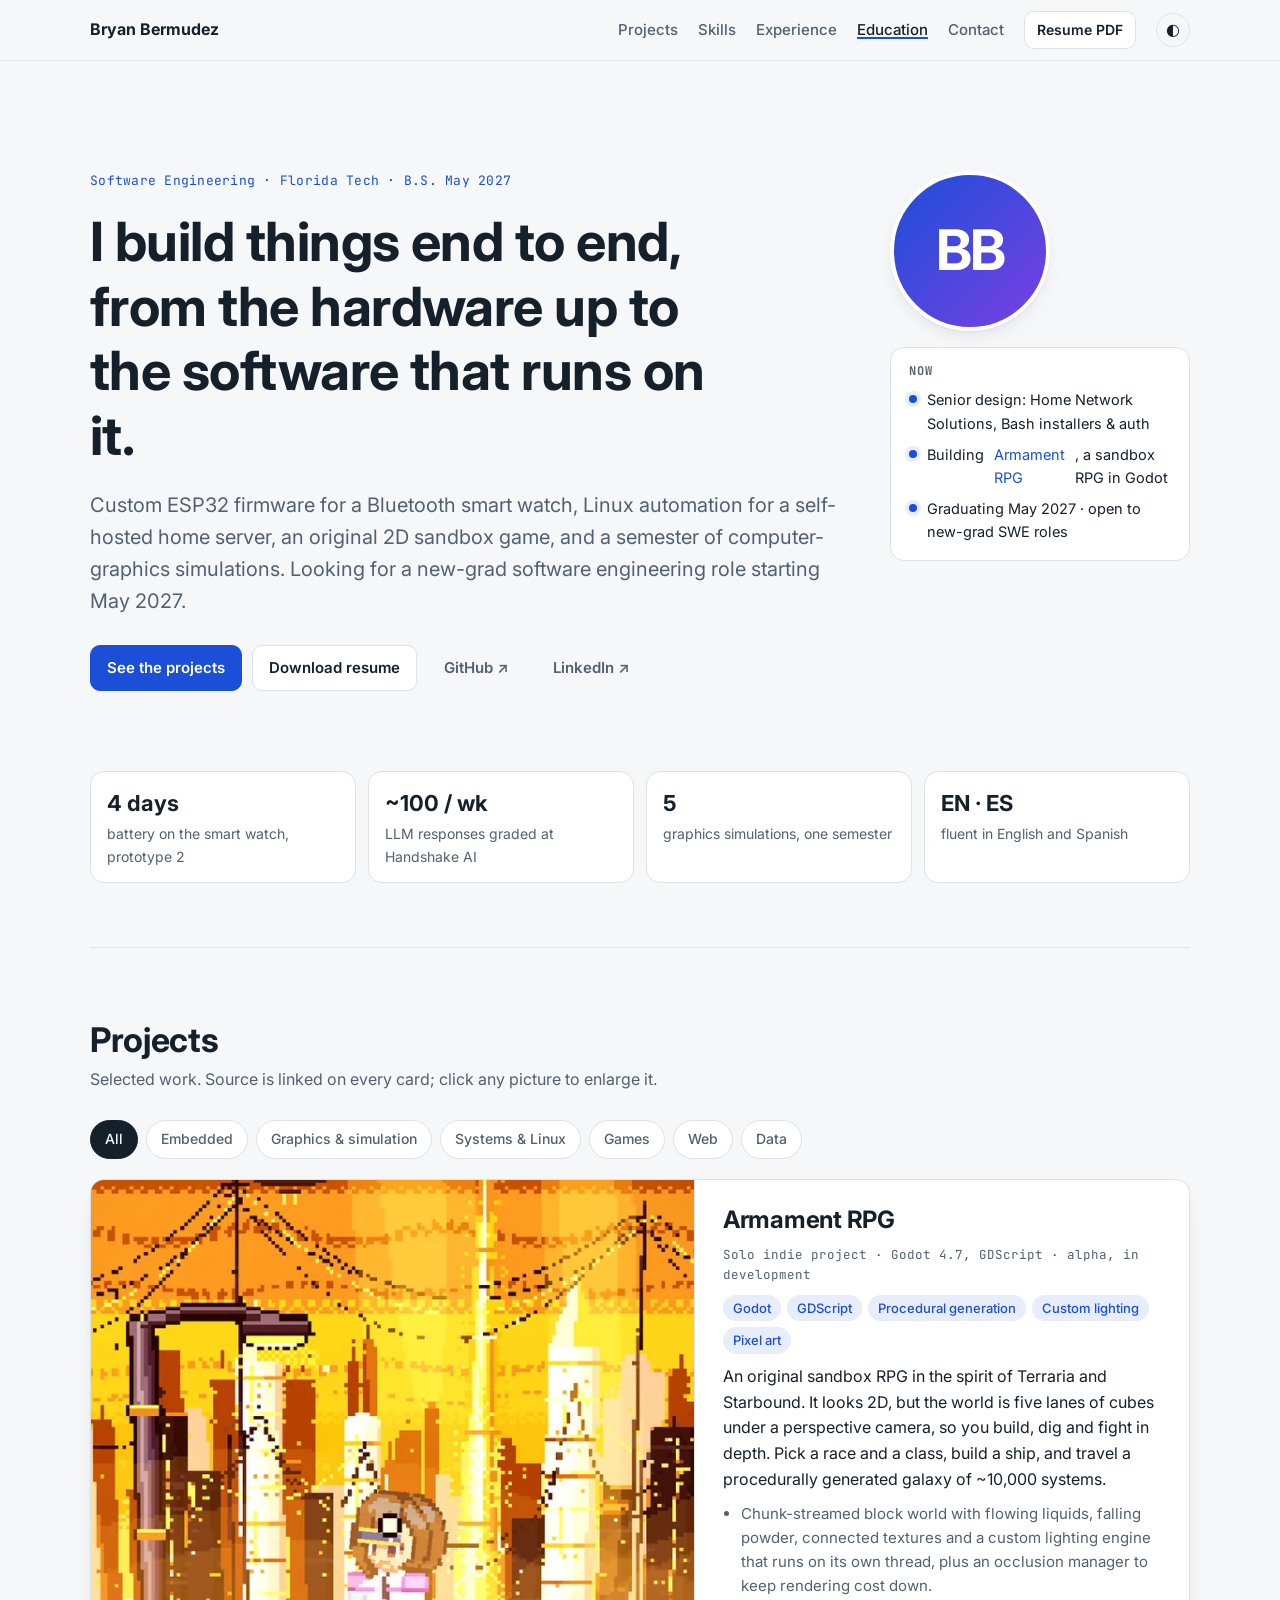
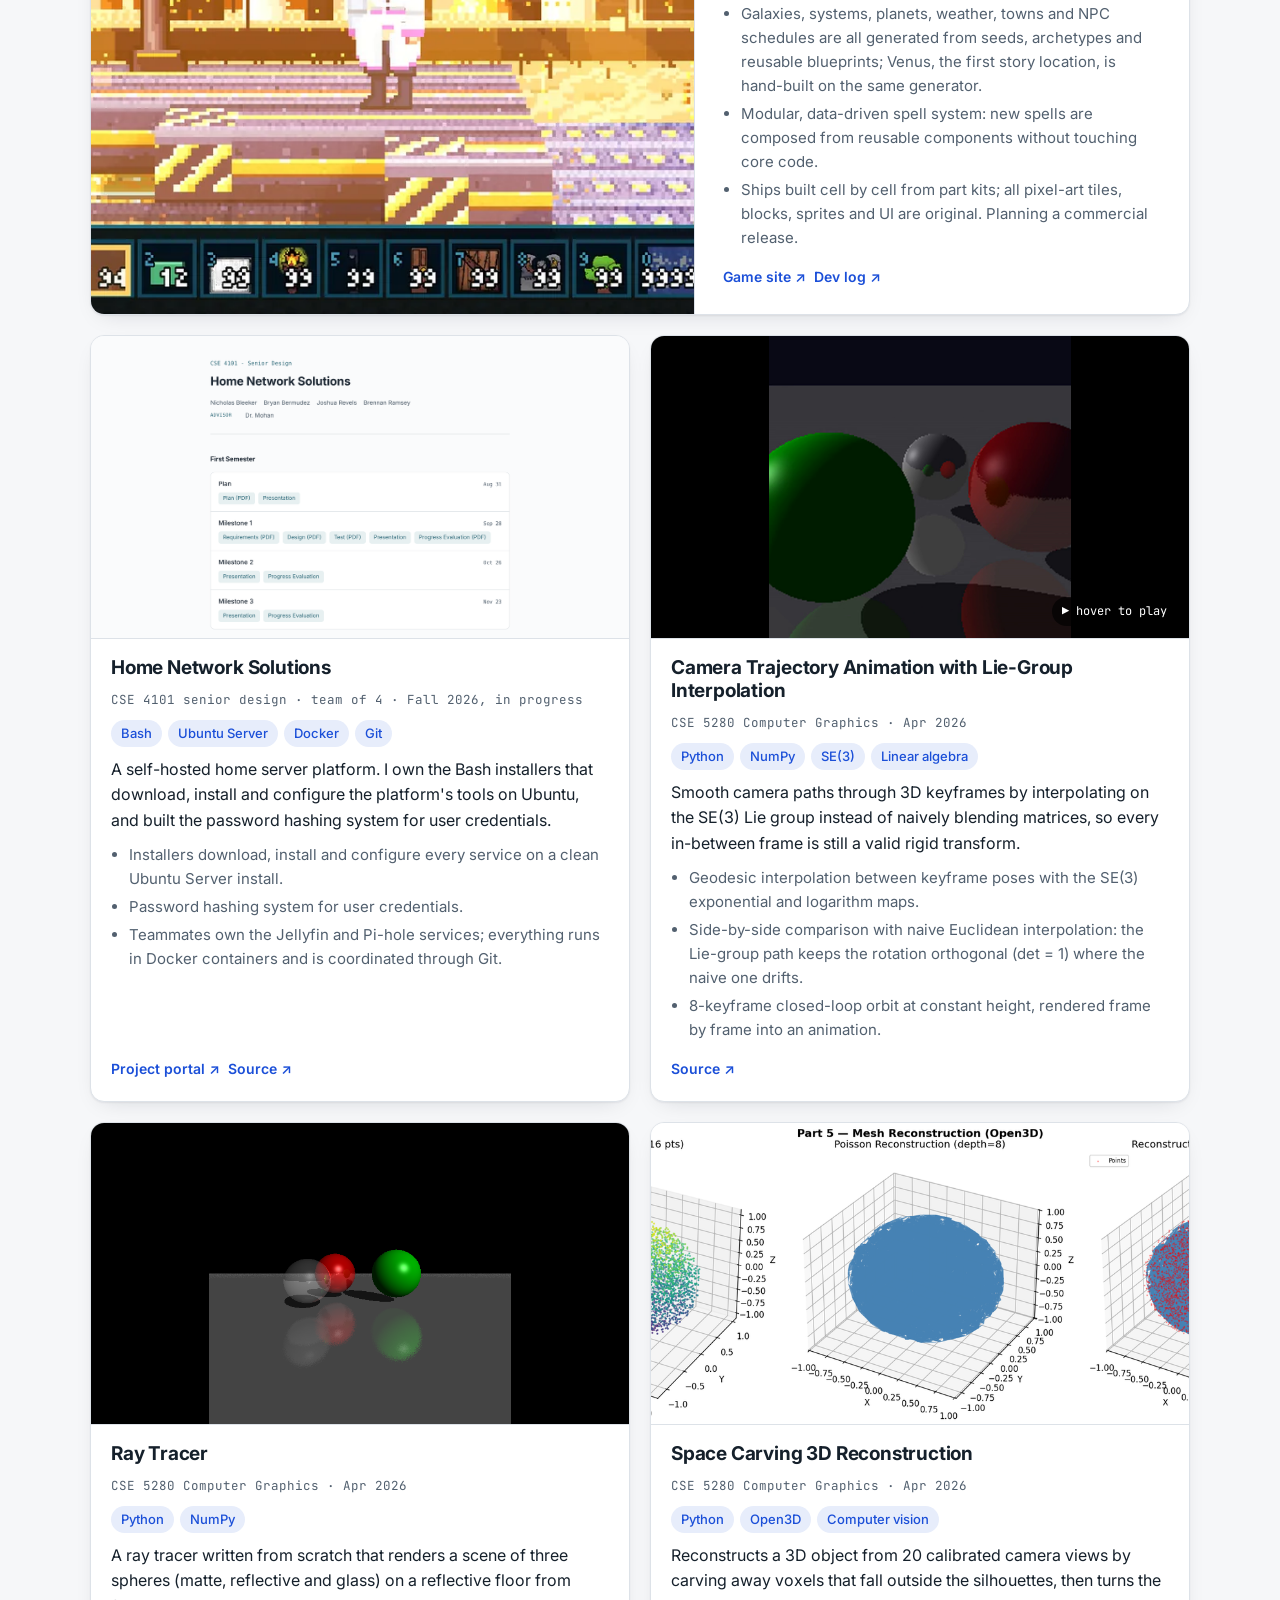
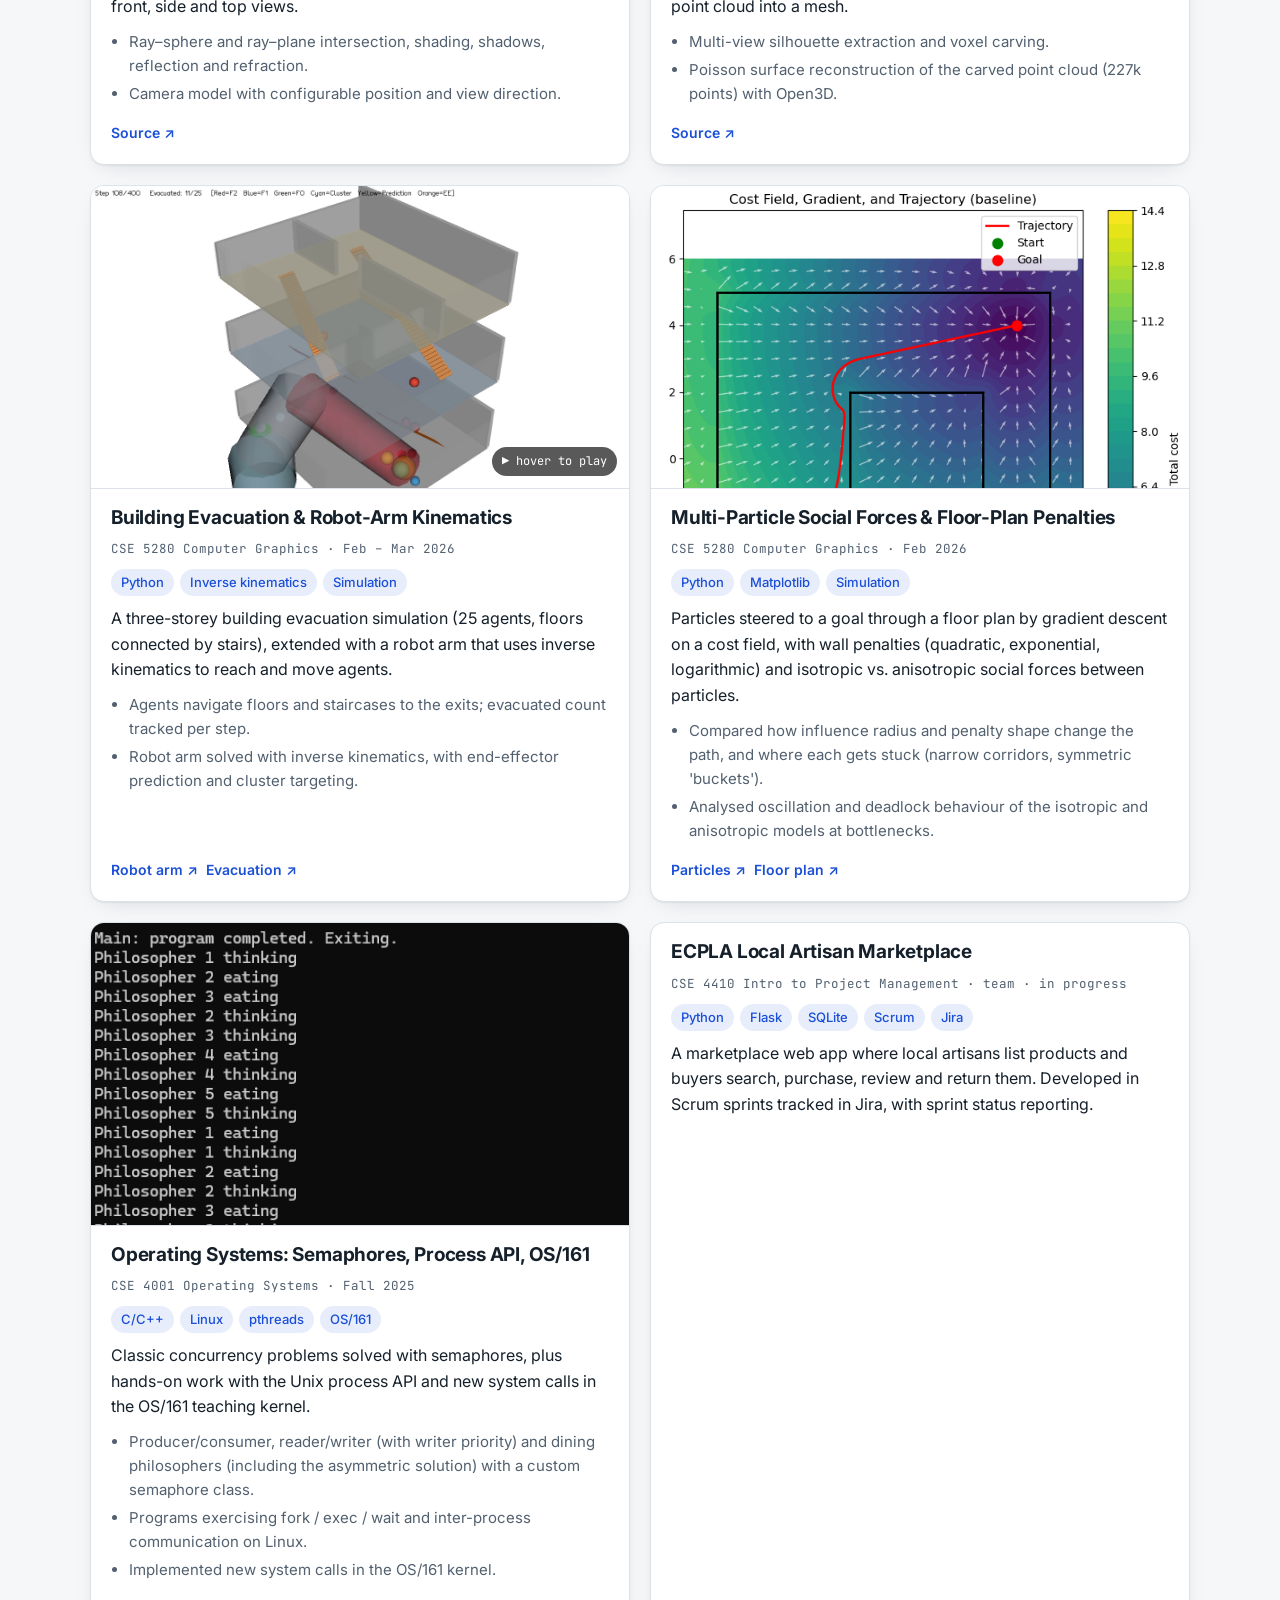
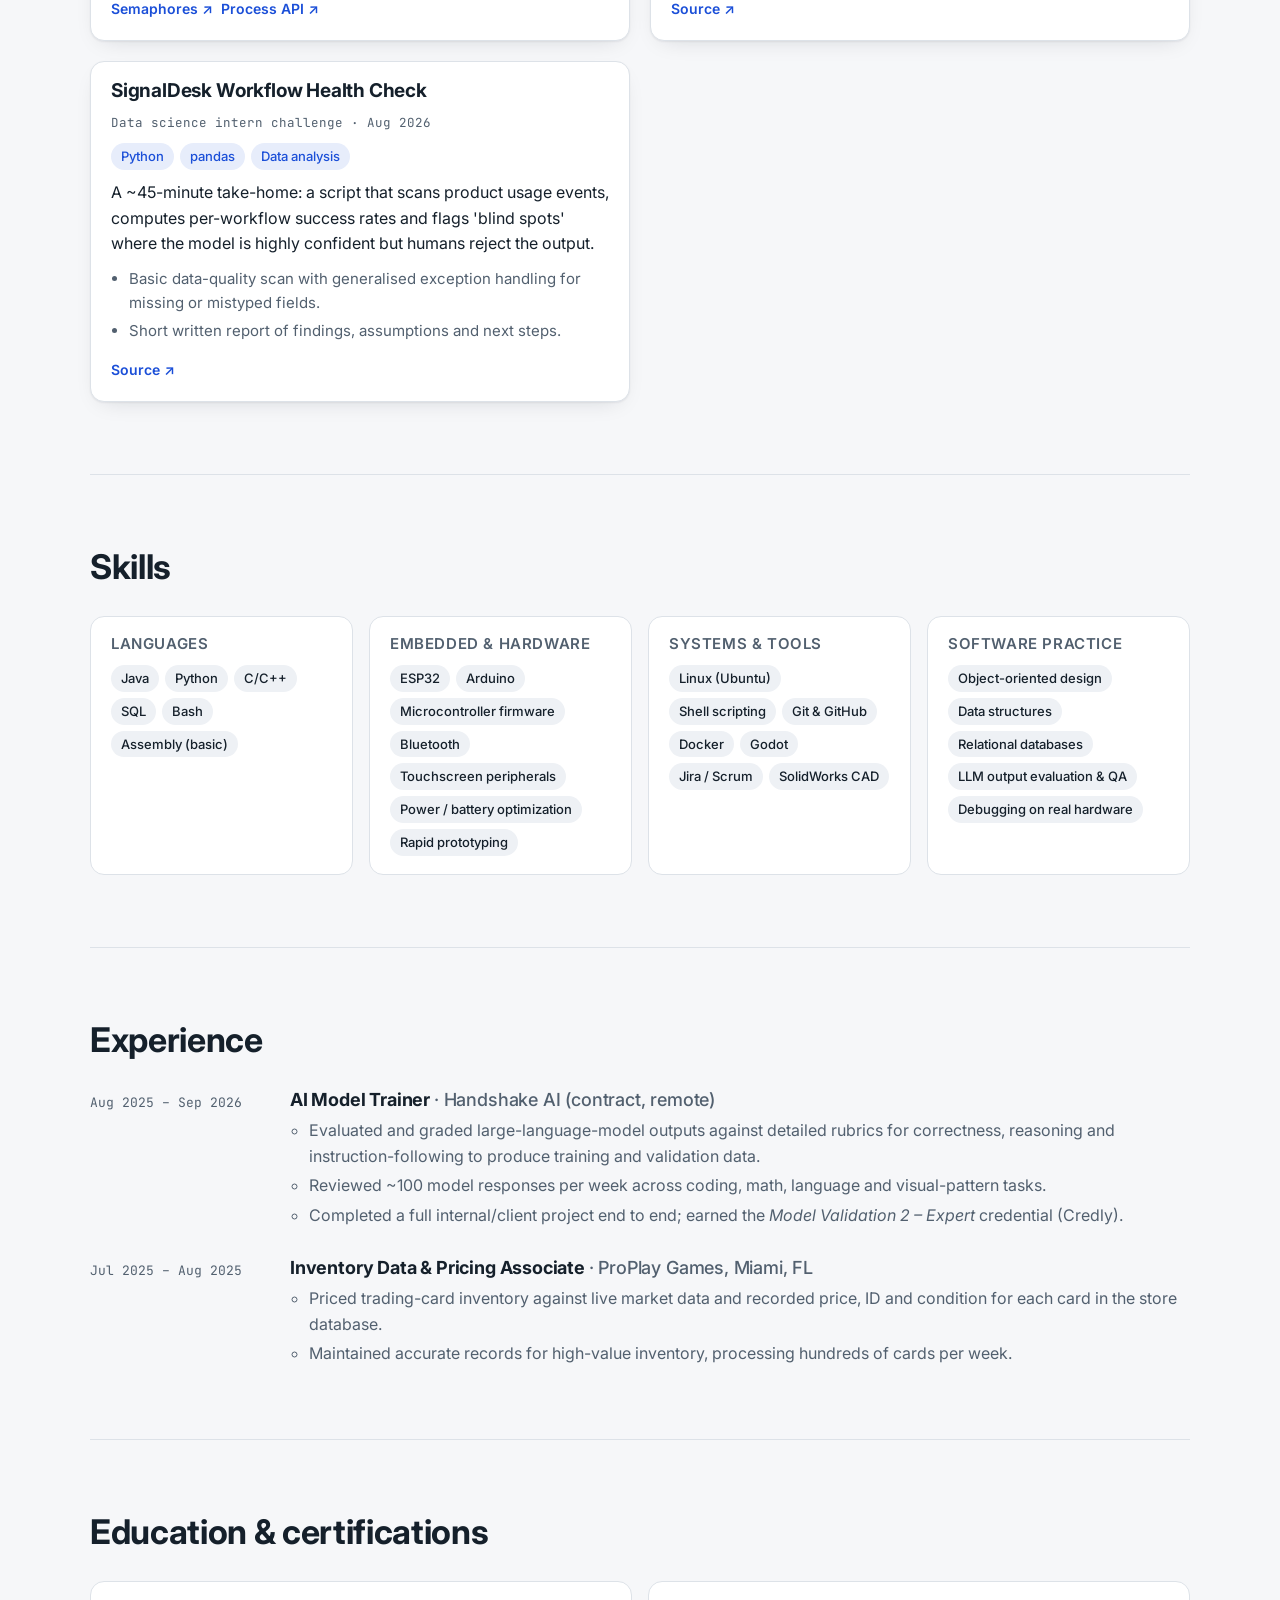
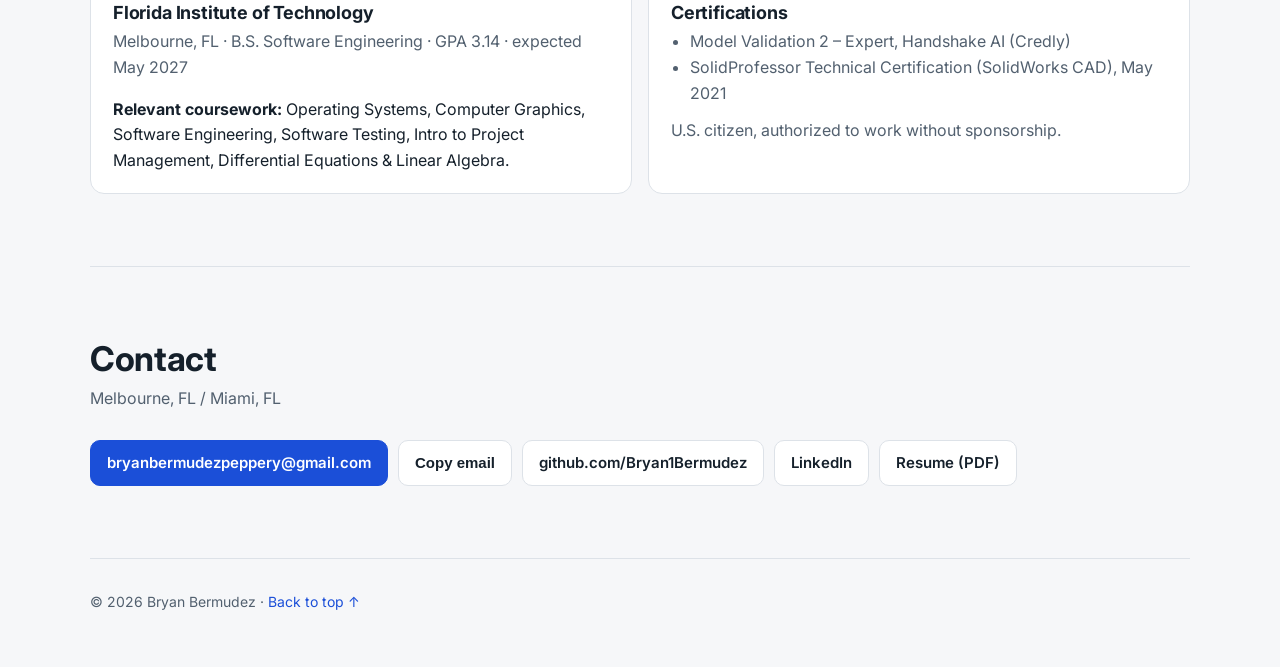
==== index.html @ e75aaa7a "Add Armament RPG as the lead project; resume links to the game site Co-Authored-By: Claude Fable 5.1" ====
<!DOCTYPE html>
<html lang="en">
<head>
<meta charset="utf-8">
<meta name="viewport" content="width=device-width, initial-scale=1">
<title>Bryan Bermudez — Software Engineer</title>
<meta name="description" content="Bryan Bermudez: Software Engineering student at Florida Tech (May 2027). Embedded firmware, Linux systems, computer graphics and games.">
<meta name="color-scheme" content="light dark">
<meta property="og:title" content="Bryan Bermudez — Software Engineer">
<meta property="og:description" content="Software Engineering student at Florida Tech (May 2027). Embedded firmware, Linux systems, computer graphics and games.">
<meta property="og:type" content="website">
<meta property="og:url" content="https://bryan1bermudez.github.io/Bryan-Resume-Website/">
<meta property="og:image" content="https://bryan1bermudez.github.io/Bryan-Resume-Website/assets/og.png">
<meta name="twitter:card" content="summary_large_image">
<link rel="canonical" href="https://bryan1bermudez.github.io/Bryan-Resume-Website/">
<link rel="preconnect" href="https://fonts.googleapis.com">
<link rel="preconnect" href="https://fonts.gstatic.com" crossorigin>
<link href="https://fonts.googleapis.com/css2?family=Inter:wght@400;500;600;700&family=JetBrains+Mono:wght@400;500&display=swap" rel="stylesheet">
<link rel="stylesheet" href="css/style.css?v=2">
<link rel="icon" href="data:image/svg+xml,<svg xmlns='http://www.w3.org/2000/svg' viewBox='0 0 64 64'><rect width='64' height='64' rx='12' fill='%231b2a41'/><text x='32' y='44' font-size='34' font-family='sans-serif' font-weight='700' text-anchor='middle' fill='%23ffffff'>B</text></svg>">
</head>
<body>

<header class="top">
  <nav class="wrap nav" aria-label="Main">
    <a class="brand" href="#top">Bryan Bermudez</a>
    <button class="nav-toggle" aria-expanded="false" aria-controls="nav-links" aria-label="Menu">
      <span></span><span></span><span></span>
    </button>
    <ul id="nav-links" class="nav-links">
      <li><a href="#projects">Projects</a></li>
      <li><a href="#skills">Skills</a></li>
      <li><a href="#experience">Experience</a></li>
      <li><a href="#education">Education</a></li>
      <li><a href="#contact">Contact</a></li>
      <li><a class="btn btn-small" href="Bryan_Bermudez_Resume.pdf" download>Resume PDF</a></li>
      <li><button class="theme-toggle" type="button" aria-label="Toggle dark mode" title="Toggle dark mode">◐</button></li>
    </ul>
  </nav>
</header>

<main id="top">

  <section class="hero wrap">
    <div class="hero-grid">
      <div>
        <p class="eyebrow">Software Engineering · Florida Tech · B.S. May 2027</p>
        <h1>I build things end to end, from the hardware up to the software that runs on it.</h1>
        <p class="lede">
          Custom ESP32 firmware for a Bluetooth smart watch, Linux automation for a self-hosted home server,
          an original 2D sandbox game, and a semester of computer-graphics simulations.
          Looking for a new-grad software engineering role starting May 2027.
        </p>
        <div class="hero-actions">
          <a class="btn btn-primary" href="#projects">See the projects</a>
          <a class="btn" href="Bryan_Bermudez_Resume.pdf" download>Download resume</a>
          <a class="btn btn-ghost" href="https://github.com/Bryan1Bermudez" rel="noopener">GitHub ↗</a>
          <a class="btn btn-ghost" href="https://www.linkedin.com/in/bryan-bermudez-097385308" rel="noopener">LinkedIn ↗</a>
        </div>
      </div>
      <div class="hero-side">
        <!-- Swap for a headshot: <img class="avatar" src="assets/headshot.jpg" alt="Bryan Bermudez"> -->
        <div class="avatar monogram" aria-hidden="true">BB</div>
        <div class="now">
          <h2>Now</h2>
          <ul>
            <li><span class="dot"></span>Senior design: Home Network Solutions, Bash installers &amp; auth</li>
            <li><span class="dot"></span>Building <a href="https://aurora-projects.github.io/armament-site/" rel="noopener">Armament RPG</a>, a sandbox RPG in Godot</li>
            <li><span class="dot"></span>Graduating May 2027 · open to new-grad SWE roles</li>
          </ul>
        </div>
      </div>
    </div>
    <ul class="facts" aria-label="Highlights">
      <li><strong>4 days</strong><span>battery on the smart watch, prototype 2</span></li>
      <li><strong>~100 / wk</strong><span>LLM responses graded at Handshake AI</span></li>
      <li><strong>5</strong><span>graphics simulations, one semester</span></li>
      <li><strong>EN · ES</strong><span>fluent in English and Spanish</span></li>
    </ul>
  </section>

  <section id="projects" class="wrap section">
    <div class="section-head">
      <h2>Projects</h2>
      <p>Selected work. Source is linked on every card; click any picture to enlarge it.</p>
    </div>
    <div class="filters" role="group" aria-label="Filter projects" data-filters>
      <button type="button" class="filter is-active" data-filter="all" aria-pressed="true">All</button>
      <button type="button" class="filter" data-filter="embedded" aria-pressed="false">Embedded</button>
      <button type="button" class="filter" data-filter="graphics" aria-pressed="false">Graphics &amp; simulation</button>
      <button type="button" class="filter" data-filter="systems" aria-pressed="false">Systems &amp; Linux</button>
      <button type="button" class="filter" data-filter="games" aria-pressed="false">Games</button>
      <button type="button" class="filter" data-filter="web" aria-pressed="false">Web</button>
      <button type="button" class="filter" data-filter="data" aria-pressed="false">Data</button>
    </div>
    <div class="projects" data-projects></div>
    <p class="empty muted" data-empty hidden>Nothing in this category yet.</p>
  </section>

  <section id="skills" class="wrap section">
    <div class="section-head">
      <h2>Skills</h2>
    </div>
    <div class="skills">
      <div class="skill-group">
        <h3>Languages</h3>
        <ul class="chips"><li>Java</li><li>Python</li><li>C/C++</li><li>SQL</li><li>Bash</li><li>Assembly (basic)</li></ul>
      </div>
      <div class="skill-group">
        <h3>Embedded &amp; hardware</h3>
        <ul class="chips"><li>ESP32</li><li>Arduino</li><li>Microcontroller firmware</li><li>Bluetooth</li><li>Touchscreen peripherals</li><li>Power / battery optimization</li><li>Rapid prototyping</li></ul>
      </div>
      <div class="skill-group">
        <h3>Systems &amp; tools</h3>
        <ul class="chips"><li>Linux (Ubuntu)</li><li>Shell scripting</li><li>Git &amp; GitHub</li><li>Docker</li><li>Godot</li><li>Jira / Scrum</li><li>SolidWorks CAD</li></ul>
      </div>
      <div class="skill-group">
        <h3>Software practice</h3>
        <ul class="chips"><li>Object-oriented design</li><li>Data structures</li><li>Relational databases</li><li>LLM output evaluation &amp; QA</li><li>Debugging on real hardware</li></ul>
      </div>
    </div>
  </section>

  <section id="experience" class="wrap section">
    <div class="section-head">
      <h2>Experience</h2>
    </div>
    <ol class="timeline">
      <li>
        <div class="when">Aug 2025 – Sep 2026</div>
        <div class="what">
          <h3>AI Model Trainer <span class="org">· Handshake AI (contract, remote)</span></h3>
          <ul>
            <li>Evaluated and graded large-language-model outputs against detailed rubrics for correctness, reasoning and instruction-following to produce training and validation data.</li>
            <li>Reviewed ~100 model responses per week across coding, math, language and visual-pattern tasks.</li>
            <li>Completed a full internal/client project end to end; earned the <em>Model Validation 2 – Expert</em> credential (Credly).</li>
          </ul>
        </div>
      </li>
      <li>
        <div class="when">Jul 2025 – Aug 2025</div>
        <div class="what">
          <h3>Inventory Data &amp; Pricing Associate <span class="org">· ProPlay Games, Miami, FL</span></h3>
          <ul>
            <li>Priced trading-card inventory against live market data and recorded price, ID and condition for each card in the store database.</li>
            <li>Maintained accurate records for high-value inventory, processing hundreds of cards per week.</li>
          </ul>
        </div>
      </li>
    </ol>
  </section>

  <section id="education" class="wrap section">
    <div class="section-head">
      <h2>Education &amp; certifications</h2>
    </div>
    <div class="edu">
      <div class="card">
        <h3>Florida Institute of Technology</h3>
        <p class="muted">Melbourne, FL · B.S. Software Engineering · GPA 3.14 · expected May 2027</p>
        <p><strong>Relevant coursework:</strong> Operating Systems, Computer Graphics, Software Engineering, Software Testing, Intro to Project Management, Differential Equations &amp; Linear Algebra.</p>
      </div>
      <div class="card">
        <h3>Certifications</h3>
        <ul>
          <li>Model Validation 2 – Expert, Handshake AI (Credly)</li>
          <li>SolidProfessor Technical Certification (SolidWorks CAD), May 2021</li>
        </ul>
        <p class="muted">U.S. citizen, authorized to work without sponsorship.</p>
      </div>
    </div>
  </section>

  <section id="contact" class="wrap section">
    <div class="section-head">
      <h2>Contact</h2>
      <p>Melbourne, FL / Miami, FL</p>
    </div>
    <div class="contact-links">
      <a class="btn btn-primary" href="mailto:bryanbermudezpeppery@gmail.com">bryanbermudezpeppery@gmail.com</a>
      <button class="btn" type="button" data-copy="bryanbermudezpeppery@gmail.com">Copy email</button>
      <a class="btn" href="https://github.com/Bryan1Bermudez" rel="noopener">github.com/Bryan1Bermudez</a>
      <a class="btn" href="https://www.linkedin.com/in/bryan-bermudez-097385308" rel="noopener">LinkedIn</a>
      <a class="btn" href="Bryan_Bermudez_Resume.pdf" download>Resume (PDF)</a>
    </div>
  </section>

</main>

<footer class="wrap foot">
  <p>© <span data-year></span> Bryan Bermudez · <a href="#top">Back to top ↑</a></p>
</footer>

<div class="lightbox" hidden>
  <button class="lightbox-close" type="button" aria-label="Close">×</button>
  <div class="lightbox-body"></div>
</div>

<script src="data/projects.js?v=3"></script>
<script src="js/main.js?v=2"></script>
</body>
</html>
---- css/style.css ----
:root {
  --bg: #f6f7f9;
  --surface: #ffffff;
  --surface-2: #eef1f5;
  --ink: #15202b;
  --ink-soft: #52606f;
  --line: #dde2e8;
  --accent: #1b4fd8;
  --accent-ink: #ffffff;
  --accent-soft: #e7edfb;
  --radius: 14px;
  --shadow: 0 1px 2px rgba(16, 24, 40, .06), 0 8px 24px -12px rgba(16, 24, 40, .18);
  --font: "Inter", system-ui, -apple-system, "Segoe UI", Roboto, sans-serif;
  --mono: "JetBrains Mono", ui-monospace, SFMono-Regular, Menlo, monospace;
}
:root[data-theme="dark"] {
  --bg: #0f141a;
  --surface: #161d26;
  --surface-2: #1f2832;
  --ink: #e8edf3;
  --ink-soft: #9aa7b5;
  --line: #2a3542;
  --accent: #6c9bff;
  --accent-ink: #0b1220;
  --accent-soft: #1b2740;
  --shadow: 0 1px 2px rgba(0, 0, 0, .4), 0 10px 30px -14px rgba(0, 0, 0, .7);
}
@media (prefers-color-scheme: dark) {
  :root:not([data-theme="light"]) {
    --bg: #0f141a;
    --surface: #161d26;
    --surface-2: #1f2832;
    --ink: #e8edf3;
    --ink-soft: #9aa7b5;
    --line: #2a3542;
    --accent: #6c9bff;
    --accent-ink: #0b1220;
    --accent-soft: #1b2740;
    --shadow: 0 1px 2px rgba(0, 0, 0, .4), 0 10px 30px -14px rgba(0, 0, 0, .7);
  }
}

* { box-sizing: border-box; }
html { scroll-behavior: smooth; }
@media (prefers-reduced-motion: reduce) {
  html { scroll-behavior: auto; }
  *, *::before, *::after { transition: none !important; animation: none !important; }
}
body {
  margin: 0;
  font-family: var(--font);
  font-size: 16px;
  line-height: 1.6;
  color: var(--ink);
  background: var(--bg);
  -webkit-font-smoothing: antialiased;
}
a { color: var(--accent); text-decoration: none; }
a:hover { text-decoration: underline; }
h1, h2, h3 { line-height: 1.2; margin: 0; letter-spacing: -.01em; }
p { margin: 0 0 1em; }
ul, ol { margin: 0; padding-left: 1.2em; }
img, video { max-width: 100%; display: block; }
.muted { color: var(--ink-soft); }
.wrap { width: min(1100px, 100% - 32px); margin-inline: auto; }

/* ---------- top bar */
.top {
  position: sticky; top: 0; z-index: 20;
  background: color-mix(in srgb, var(--bg) 85%, transparent);
  backdrop-filter: blur(10px);
  border-bottom: 1px solid var(--line);
}
.nav { display: flex; align-items: center; justify-content: space-between; min-height: 60px; gap: 16px; }
.brand { font-weight: 700; color: var(--ink); }
.brand:hover { text-decoration: none; }
.nav-links { list-style: none; padding: 0; margin: 0; display: flex; align-items: center; gap: 4px 20px; }
.nav-links a:not(.btn) { color: var(--ink-soft); font-weight: 500; font-size: 15px; }
.nav-links a:not(.btn):hover { color: var(--ink); text-decoration: none; }
.nav-links a.is-current { color: var(--ink); box-shadow: inset 0 -2px 0 var(--accent); }
.nav-toggle { display: none; background: none; border: 0; padding: 8px; cursor: pointer; }
.nav-toggle span { display: block; width: 22px; height: 2px; background: var(--ink); margin: 5px 0; }
.theme-toggle {
  background: none; border: 1px solid var(--line); color: var(--ink); border-radius: 999px;
  width: 34px; height: 34px; cursor: pointer; font-size: 16px; line-height: 1;
}
@media (max-width: 760px) {
  .nav-toggle { display: block; }
  .nav-links {
    display: none; position: absolute; left: 0; right: 0; top: 60px;
    flex-direction: column; align-items: flex-start; gap: 14px;
    padding: 16px; background: var(--surface); border-bottom: 1px solid var(--line);
  }
  .nav-links.open { display: flex; }
}

/* ---------- buttons */
.btn {
  display: inline-flex; align-items: center; gap: 6px;
  padding: 10px 16px; border-radius: 10px; font-weight: 600; font-size: 15px;
  border: 1px solid var(--line); background: var(--surface); color: var(--ink);
  transition: transform .12s ease, background .12s ease;
}
.btn:hover { text-decoration: none; transform: translateY(-1px); background: var(--surface-2); }
.btn-primary { background: var(--accent); color: var(--accent-ink); border-color: var(--accent); }
.btn-primary:hover { background: var(--accent); filter: brightness(1.08); }
.btn-ghost { background: transparent; border-color: transparent; color: var(--ink-soft); }
.btn-small { padding: 7px 12px; font-size: 14px; }

/* ---------- hero */
.hero { padding: clamp(48px, 9vw, 110px) 0 clamp(32px, 6vw, 64px); }
.hero-grid { display: grid; grid-template-columns: minmax(0, 1fr) 300px; gap: 40px; align-items: start; margin-bottom: 40px; }
.hero-side { display: flex; flex-direction: column; gap: 16px; }
.avatar {
  width: 160px; height: 160px; border-radius: 50%; object-fit: cover;
  border: 4px solid var(--surface); box-shadow: var(--shadow);
}
.monogram {
  display: grid; place-items: center; font-weight: 700; font-size: 56px; letter-spacing: -.04em;
  color: var(--accent-ink); background: linear-gradient(135deg, var(--accent), #7b3fe4);
}
@media (max-width: 860px) { .monogram { font-size: 34px; } }
.now { background: var(--surface); border: 1px solid var(--line); border-radius: var(--radius); padding: 16px 18px; }
.now h2 { font-family: var(--mono); font-size: 12px; text-transform: uppercase; letter-spacing: .08em; color: var(--ink-soft); margin-bottom: 10px; }
.now ul { list-style: none; padding: 0; display: grid; gap: 8px; font-size: 14.5px; }
.now li { display: flex; gap: 10px; align-items: flex-start; }
.now .dot { flex: none; width: 8px; height: 8px; border-radius: 50%; background: var(--accent); margin-top: 7px; box-shadow: 0 0 0 4px var(--accent-soft); }
@media (max-width: 860px) {
  .hero-grid { grid-template-columns: 1fr; gap: 24px; }
  .hero-side { flex-direction: row; align-items: center; flex-wrap: wrap; }
  .avatar { width: 96px; height: 96px; }
  .now { flex: 1 1 260px; }
}
.eyebrow { font-family: var(--mono); font-size: 13px; color: var(--accent); margin-bottom: 18px; letter-spacing: .02em; }
.hero h1 { font-size: clamp(30px, 5.2vw, 54px); font-weight: 700; max-width: 18ch; margin-bottom: 20px; }
.lede { font-size: clamp(17px, 2vw, 20px); color: var(--ink-soft); max-width: 62ch; margin-bottom: 28px; }
.hero-actions { display: flex; flex-wrap: wrap; gap: 10px; margin-bottom: 40px; }
.facts {
  list-style: none; padding: 0; display: grid; gap: 12px;
  grid-template-columns: repeat(auto-fit, minmax(190px, 1fr));
}
.facts li {
  background: var(--surface); border: 1px solid var(--line); border-radius: var(--radius);
  padding: 14px 16px; display: flex; flex-direction: column; gap: 2px;
}
.facts strong { font-size: 22px; font-weight: 700; }
.facts span { color: var(--ink-soft); font-size: 14px; }

/* ---------- sections */
.section { padding: clamp(36px, 6vw, 72px) 0; border-top: 1px solid var(--line); }
.section-head { margin-bottom: 28px; }
.section-head h2 { font-size: clamp(24px, 3.4vw, 34px); font-weight: 700; margin-bottom: 6px; }
.section-head p { color: var(--ink-soft); margin: 0; }

/* ---------- projects */
.filters { display: flex; flex-wrap: wrap; gap: 8px; margin-bottom: 20px; }
.filter {
  font: inherit; font-size: 14px; font-weight: 500; padding: 7px 14px; border-radius: 999px; cursor: pointer;
  border: 1px solid var(--line); background: var(--surface); color: var(--ink-soft);
}
.filter:hover { color: var(--ink); }
.filter.is-active { background: var(--ink); color: var(--bg); border-color: var(--ink); }
.empty { padding: 24px 0; }
.projects { display: grid; gap: 20px; grid-template-columns: repeat(12, 1fr); }
.project {
  grid-column: span 6;
  display: flex; flex-direction: column;
  background: var(--surface); border: 1px solid var(--line); border-radius: var(--radius);
  overflow: hidden; box-shadow: var(--shadow);
  transition: transform .15s ease, box-shadow .15s ease;
}
.project:hover { transform: translateY(-2px); }
.project.is-hidden { display: none; }
/* the first visible card gets the spotlight: full width, media beside text */
.project.spotlight { grid-column: span 12; flex-direction: row; }
.project.spotlight .project-media { flex: 0 0 55%; aspect-ratio: auto; border-bottom: 0; border-right: 1px solid var(--line); }
.project.spotlight .project-body { flex: 1; padding: 26px 28px; }
.project.spotlight h3 { font-size: 24px; }
@media (max-width: 900px) {
  .project.spotlight { flex-direction: column; }
  .project.spotlight .project-media { flex: none; aspect-ratio: 16 / 9; border-right: 0; border-bottom: 1px solid var(--line); }
}
.project.preview-only { outline: 2px dashed #e0a100; outline-offset: -2px; }
.project.preview-only::before {
  content: "hidden — preview only"; font-family: var(--mono); font-size: 12px;
  background: #e0a100; color: #1a1400; padding: 4px 10px;
}
@media (max-width: 900px) { .project, .project.featured { grid-column: span 12; } }
.project-media {
  position: relative; background: var(--surface-2); border-bottom: 1px solid var(--line);
  aspect-ratio: 16 / 9; overflow: hidden; cursor: zoom-in;
}
.project-media img, .project-media video { width: 100%; height: 100%; object-fit: cover; object-position: top; }
.project-media.contain img, .project-media.contain video { object-fit: contain; object-position: center; background: #000; }
.project-media .play {
  position: absolute; inset: auto 12px 12px auto;
  font-family: var(--mono); font-size: 12px; padding: 5px 10px; border-radius: 999px;
  background: rgba(0, 0, 0, .65); color: #fff; pointer-events: none;
}
.project-body { padding: 18px 20px 20px; display: flex; flex-direction: column; gap: 10px; flex: 1; }
.project h3 { font-size: 19px; font-weight: 700; }
.project .period { font-family: var(--mono); font-size: 12.5px; color: var(--ink-soft); }
.project .summary { margin: 0; }
.project .bullets { color: var(--ink-soft); font-size: 15px; display: grid; gap: 4px; }
.project .links { display: flex; flex-wrap: wrap; gap: 8px; margin-top: auto; padding-top: 6px; }
.project .links a { font-size: 14px; font-weight: 600; }
.project .links a::after { content: " ↗"; }
.chips { list-style: none; padding: 0; display: flex; flex-wrap: wrap; gap: 6px; }
.chips li {
  font-size: 13px; font-weight: 500; padding: 3px 10px; border-radius: 999px;
  background: var(--accent-soft); color: var(--accent);
}
:root[data-theme="dark"] .chips li { color: #c7d7ff; }
@media (prefers-color-scheme: dark) { :root:not([data-theme="light"]) .chips li { color: #c7d7ff; } }

/* ---------- skills */
.skills { display: grid; gap: 16px; grid-template-columns: repeat(auto-fit, minmax(240px, 1fr)); }
.skill-group { background: var(--surface); border: 1px solid var(--line); border-radius: var(--radius); padding: 18px 20px; }
.skill-group h3 { font-size: 15px; font-weight: 600; margin-bottom: 12px; color: var(--ink-soft); text-transform: uppercase; letter-spacing: .04em; }
.skill-group .chips li { background: var(--surface-2); color: var(--ink); }

/* ---------- experience */
.timeline { list-style: none; padding: 0; display: grid; gap: 28px; }
.timeline > li { display: grid; grid-template-columns: 180px 1fr; gap: 20px; }
.timeline .when { font-family: var(--mono); font-size: 13px; color: var(--ink-soft); padding-top: 4px; }
.timeline h3 { font-size: 18px; font-weight: 700; margin-bottom: 8px; }
.timeline .org { font-weight: 500; color: var(--ink-soft); }
.timeline ul { color: var(--ink-soft); display: grid; gap: 4px; }
@media (max-width: 640px) { .timeline > li { grid-template-columns: 1fr; gap: 6px; } }

/* ---------- education / contact */
.edu { display: grid; gap: 16px; grid-template-columns: repeat(auto-fit, minmax(280px, 1fr)); }
.card { background: var(--surface); border: 1px solid var(--line); border-radius: var(--radius); padding: 20px 22px; }
.card h3 { font-size: 18px; margin-bottom: 6px; }
.card p:last-child { margin-bottom: 0; }
.card ul { color: var(--ink-soft); margin-bottom: 12px; }
.contact-links { display: flex; flex-wrap: wrap; gap: 10px; }

.foot { padding: 32px 0 40px; color: var(--ink-soft); font-size: 14px; border-top: 1px solid var(--line); }

/* ---------- reveal on scroll (no-op when reduced motion is on) */
.reveal { opacity: 0; transform: translateY(14px); transition: opacity .5s ease, transform .5s ease; }
.reveal.in { opacity: 1; transform: none; }
@media (prefers-reduced-motion: reduce) { .reveal { opacity: 1; transform: none; } }

/* ---------- print: a clean one-column read-out */
@media print {
  .top, .hero-actions, .filters, .theme-toggle, .lightbox, .project-media .play, .foot a, [data-copy] { display: none !important; }
  body { background: #fff; color: #000; font-size: 11pt; }
  .wrap { width: auto; }
  .section, .project, .card, .skill-group, .facts li, .now { box-shadow: none; border-color: #bbb; break-inside: avoid; }
  .projects { display: block; }
  .project { margin-bottom: 12pt; flex-direction: column; }
  .project .links a[href]::after { content: " (" attr(href) ")"; font-weight: 400; font-size: 9pt; }
  .project-media video { display: none; }
  .reveal { opacity: 1 !important; transform: none !important; }
}

/* ---------- lightbox */
.lightbox {
  position: fixed; inset: 0; z-index: 50; background: rgba(0, 0, 0, .85);
  display: flex; align-items: center; justify-content: center; padding: 24px;
}
.lightbox[hidden] { display: none; }
.lightbox-body { max-width: min(1200px, 100%); max-height: 100%; }
.lightbox-body img, .lightbox-body video { max-height: 85vh; width: auto; max-width: 100%; border-radius: 8px; }
.lightbox-close {
  position: absolute; top: 12px; right: 16px; font-size: 34px; line-height: 1;
  background: none; border: 0; color: #fff; cursor: pointer;
}
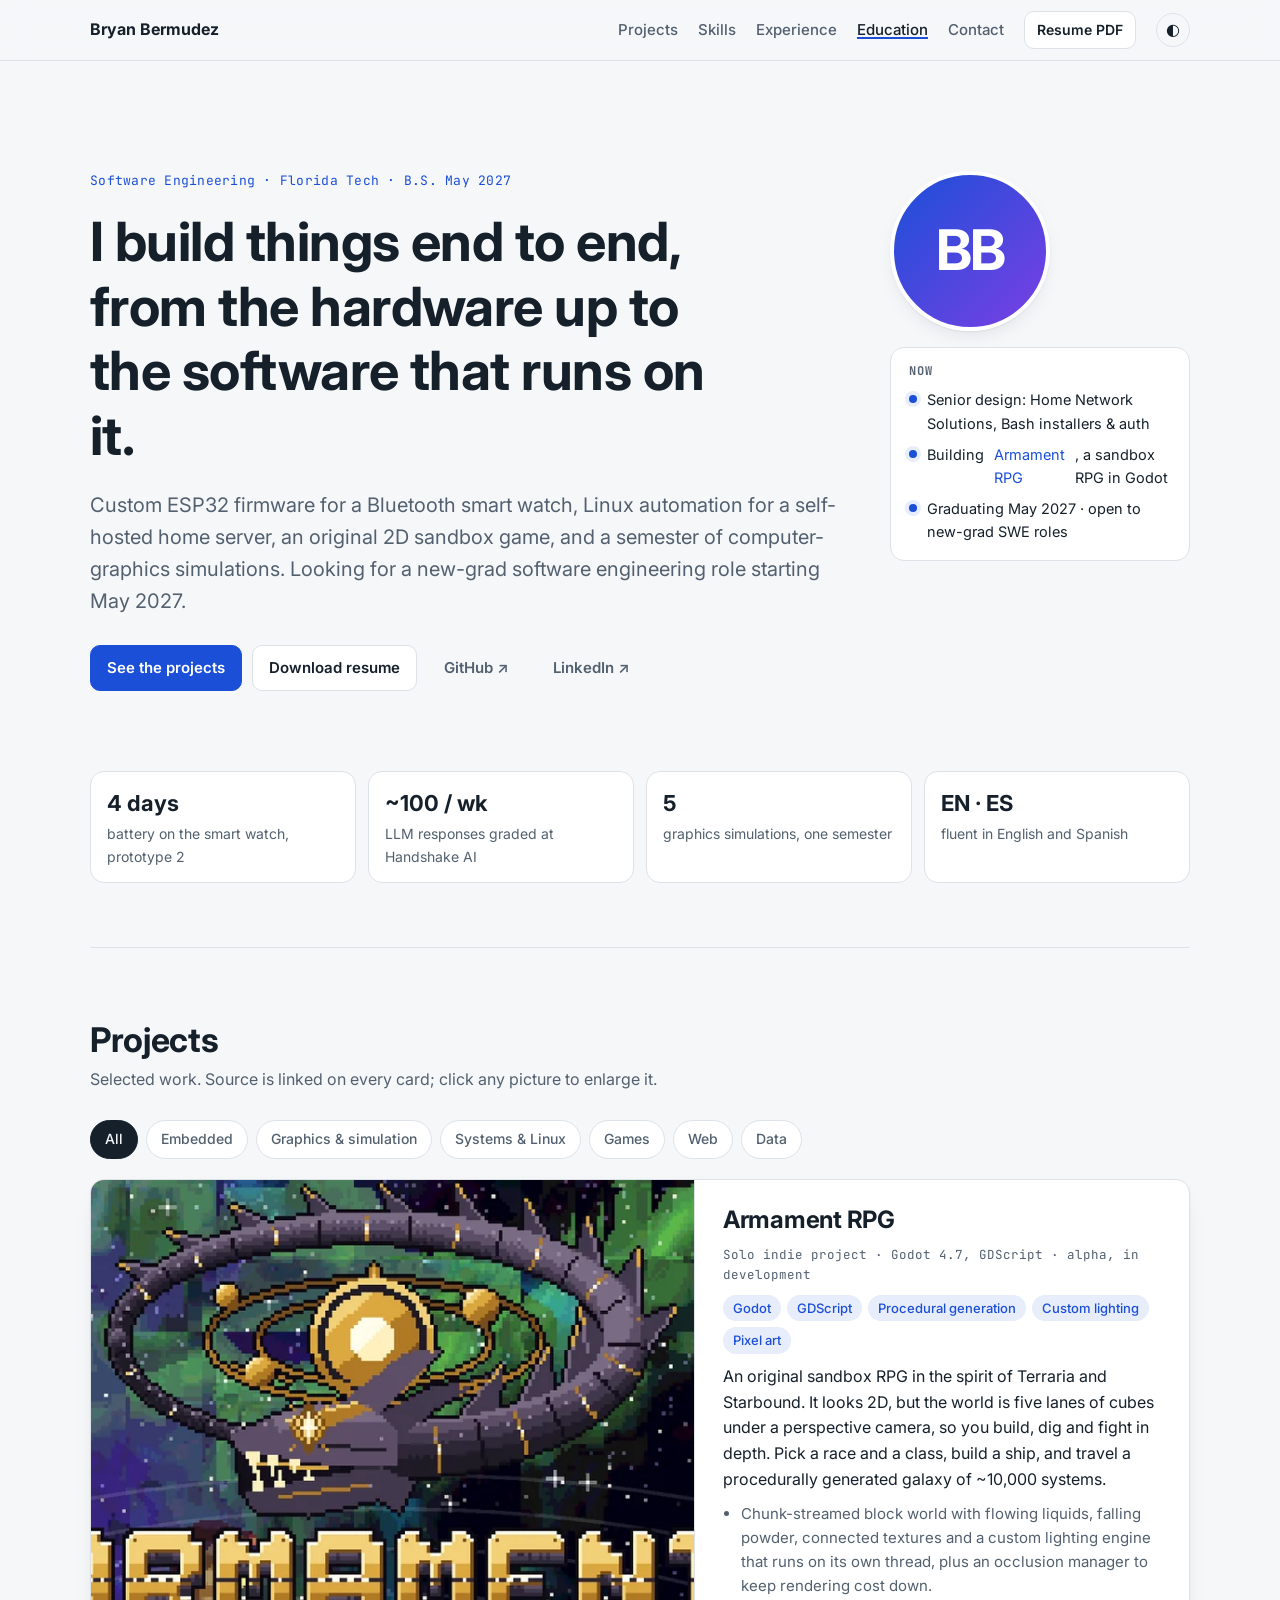
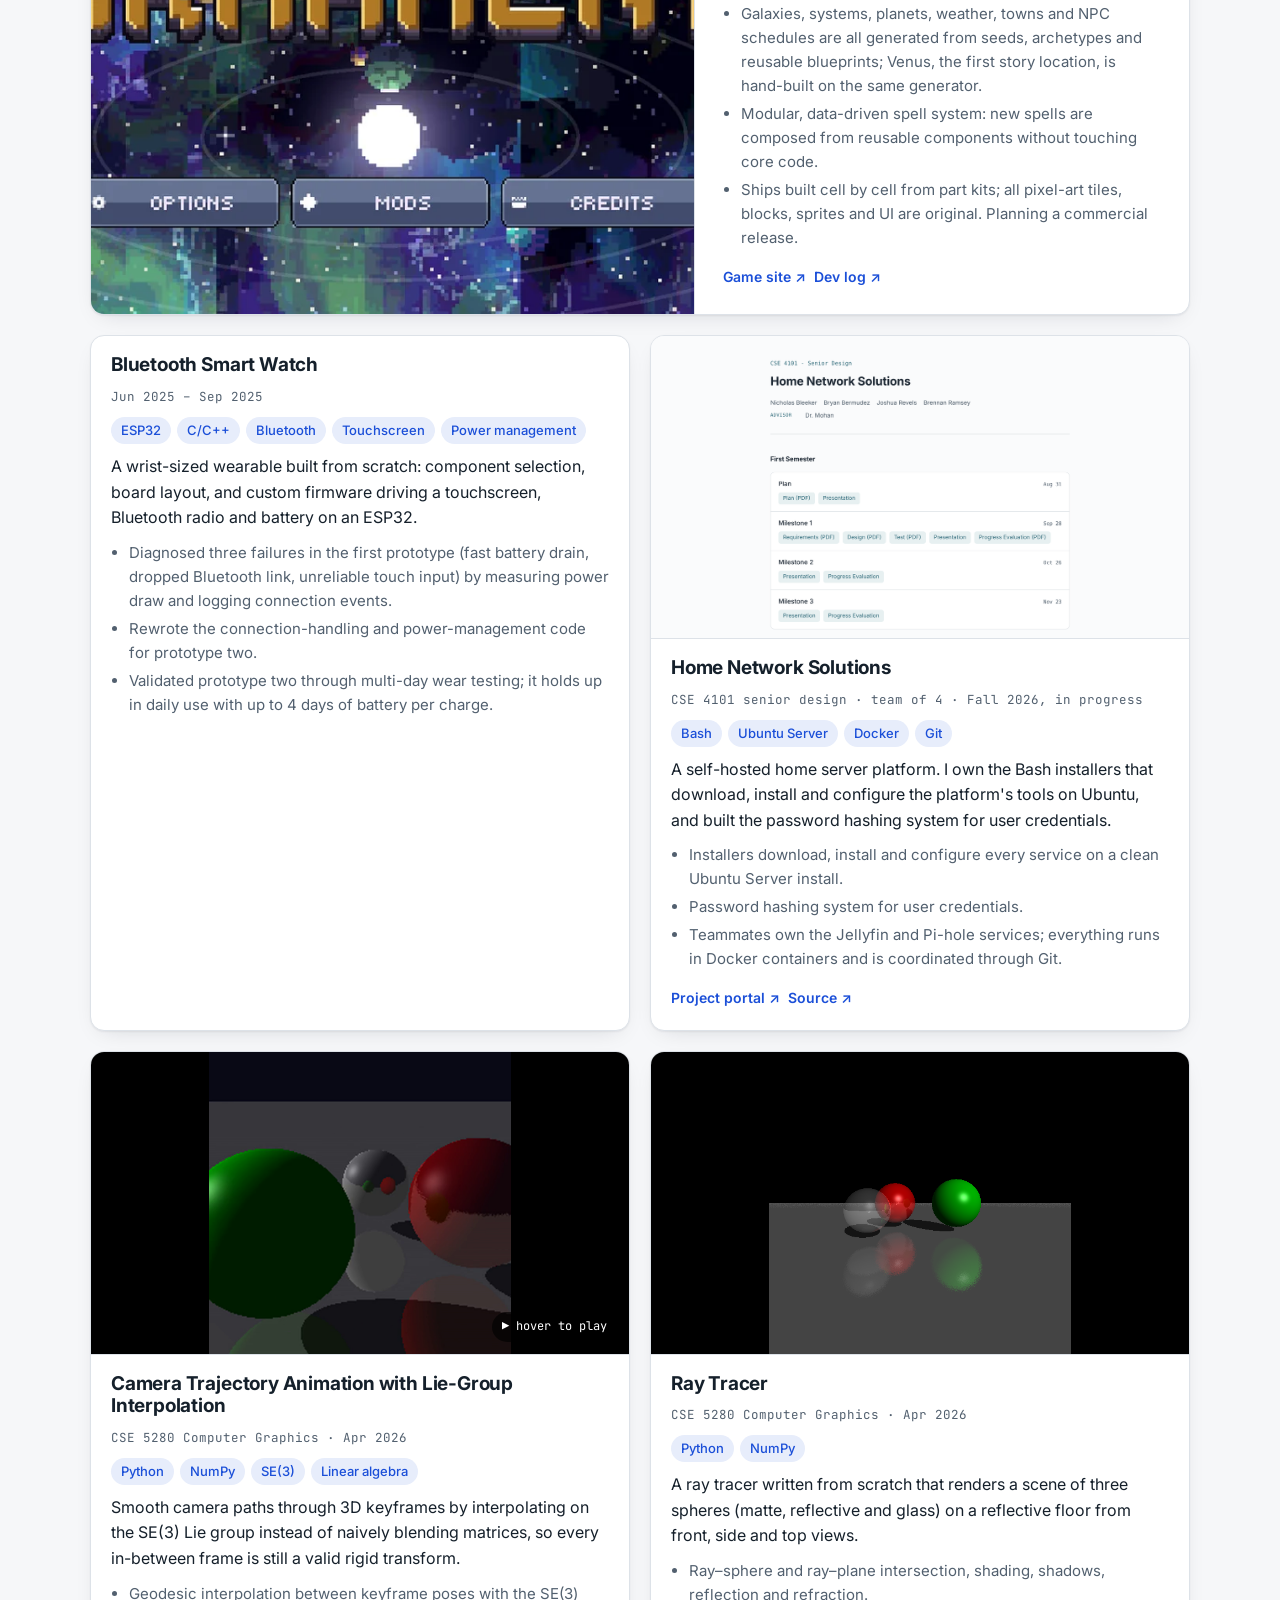
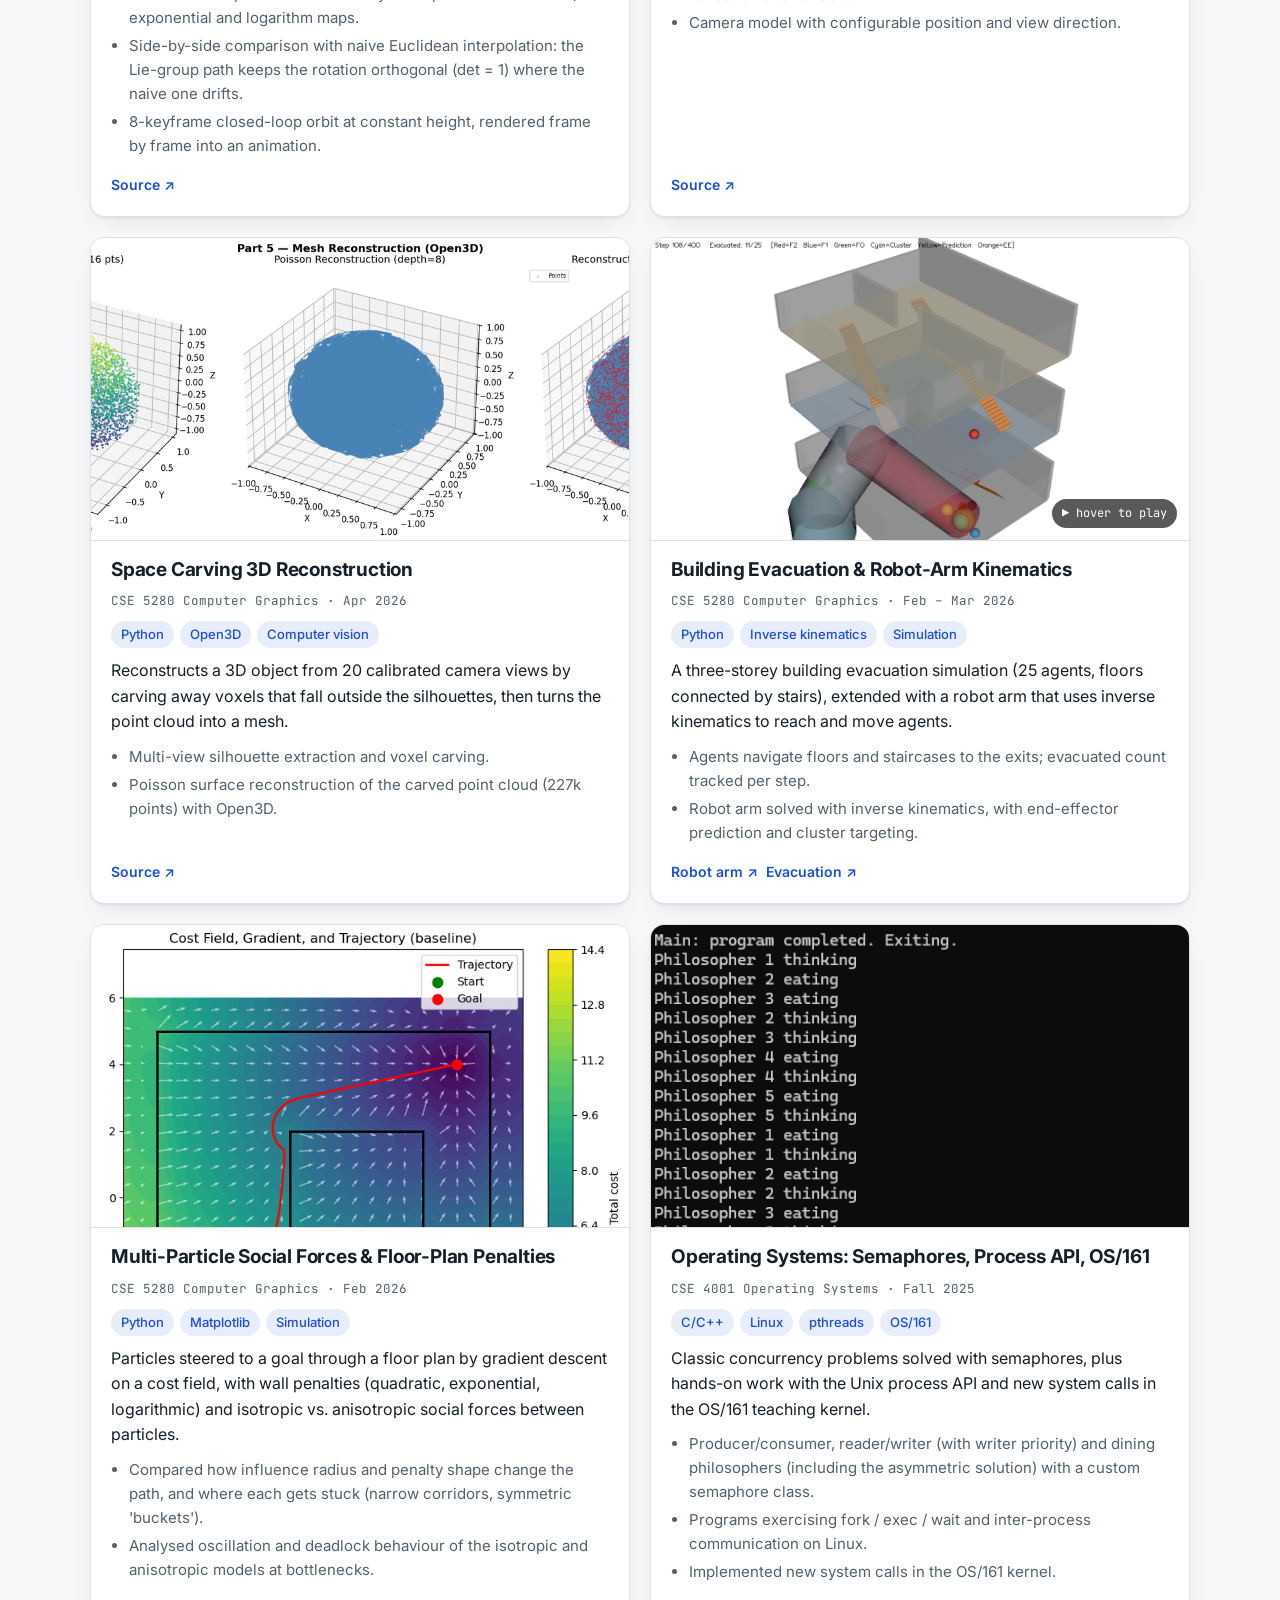
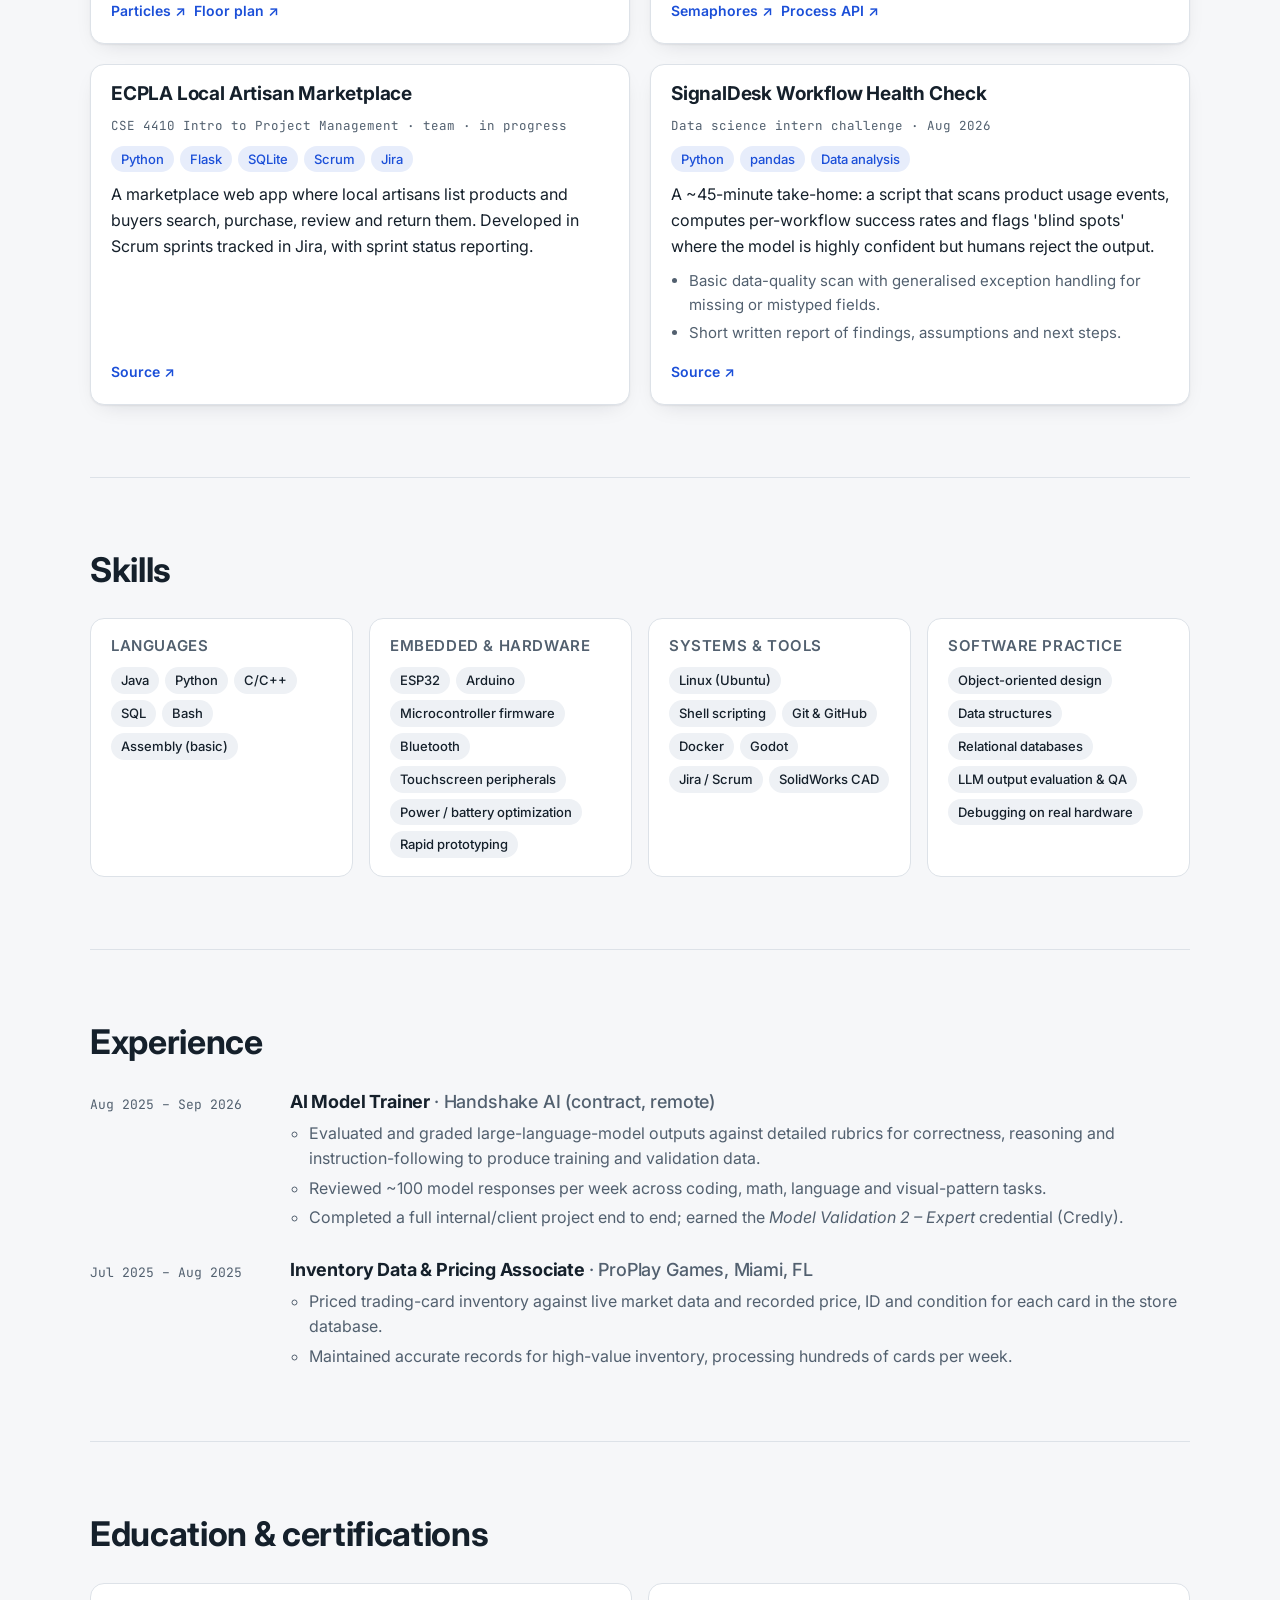
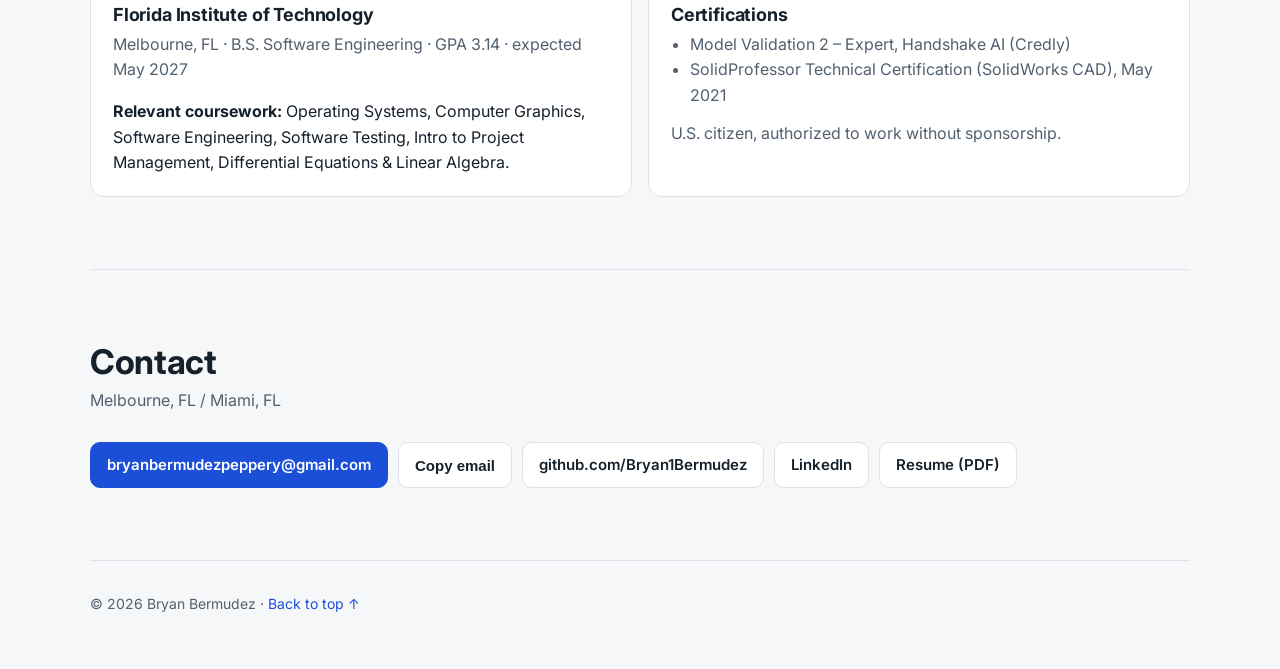
==== commit dac8f4ef: "Armament card uses the title screen; publish the smart-watch card; hide empty filters Co-Authored-By" ====
--- a/index.html
+++ b/index.html
@@ -196,7 +196,7 @@
   <div class="lightbox-body"></div>
 </div>
 
-<script src="data/projects.js?v=3"></script>
-<script src="js/main.js?v=2"></script>
+<script src="data/projects.js?v=4"></script>
+<script src="js/main.js?v=3"></script>
 </body>
 </html>
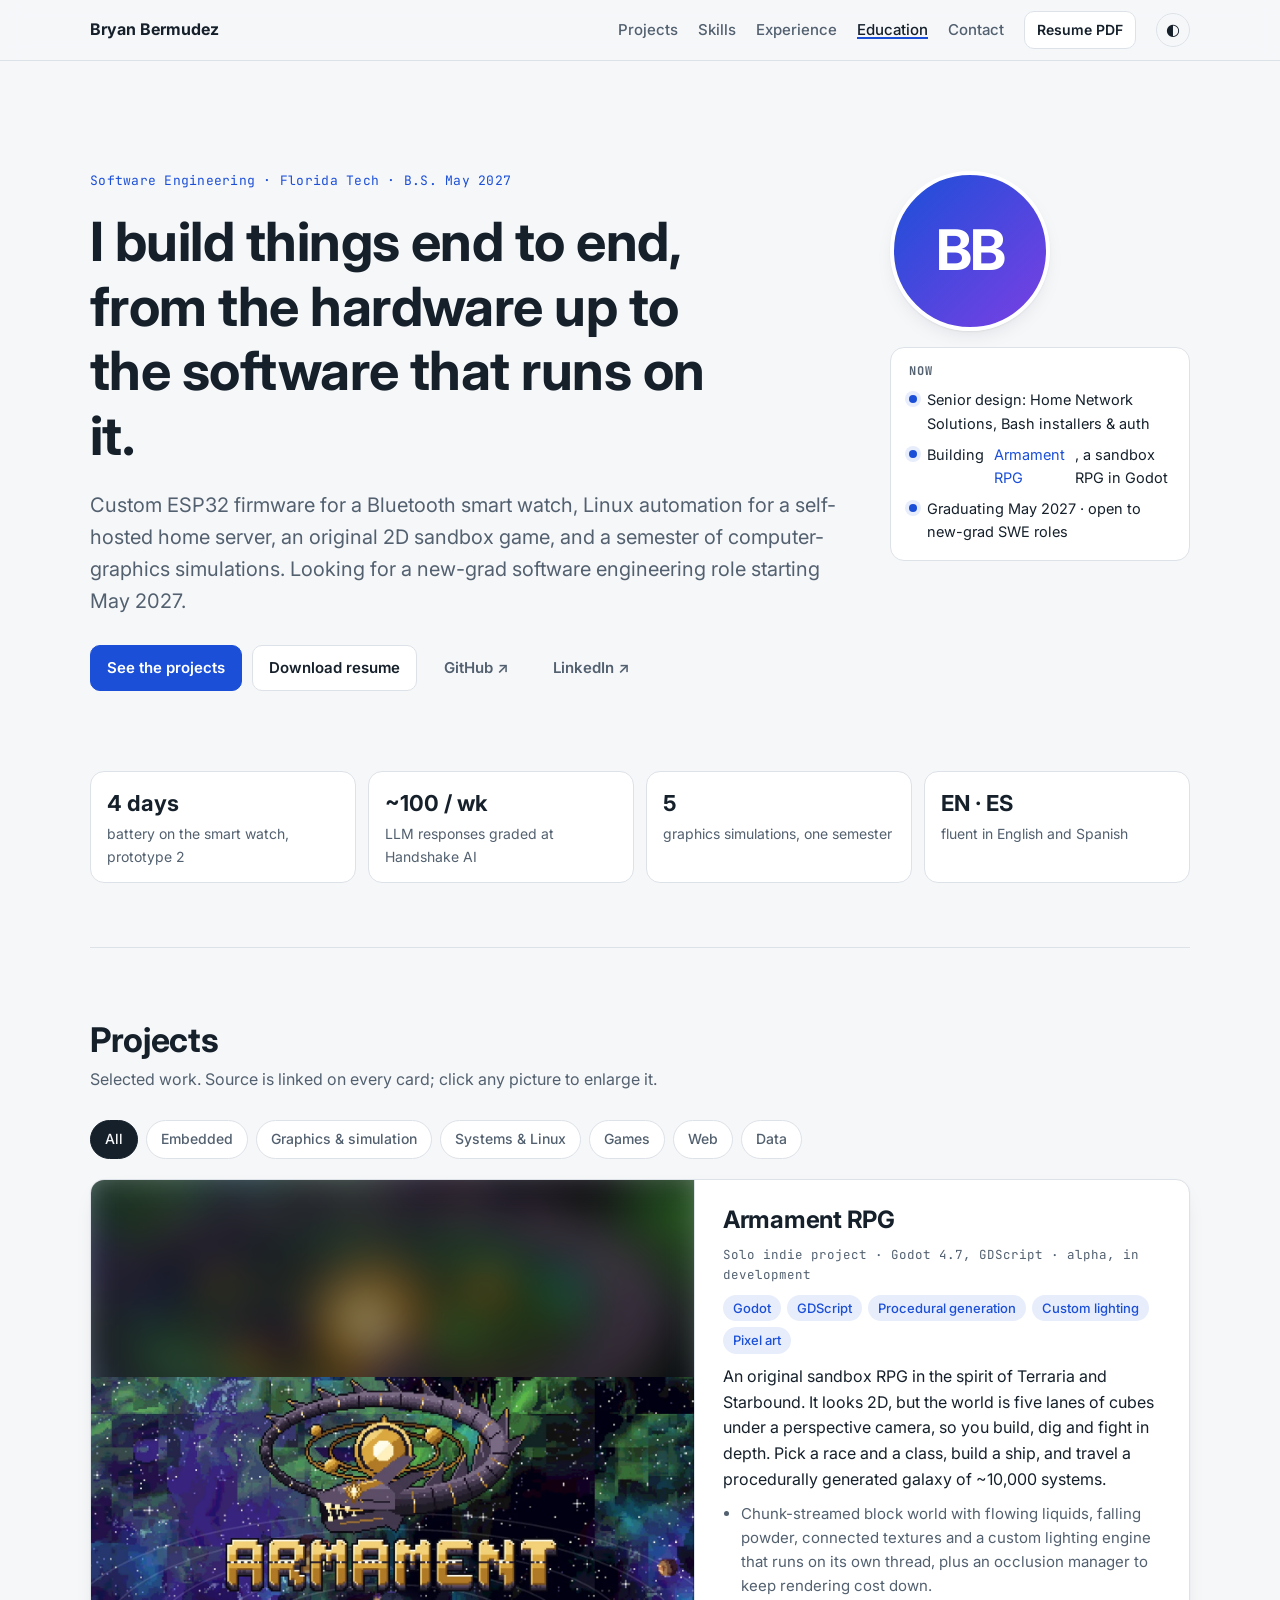
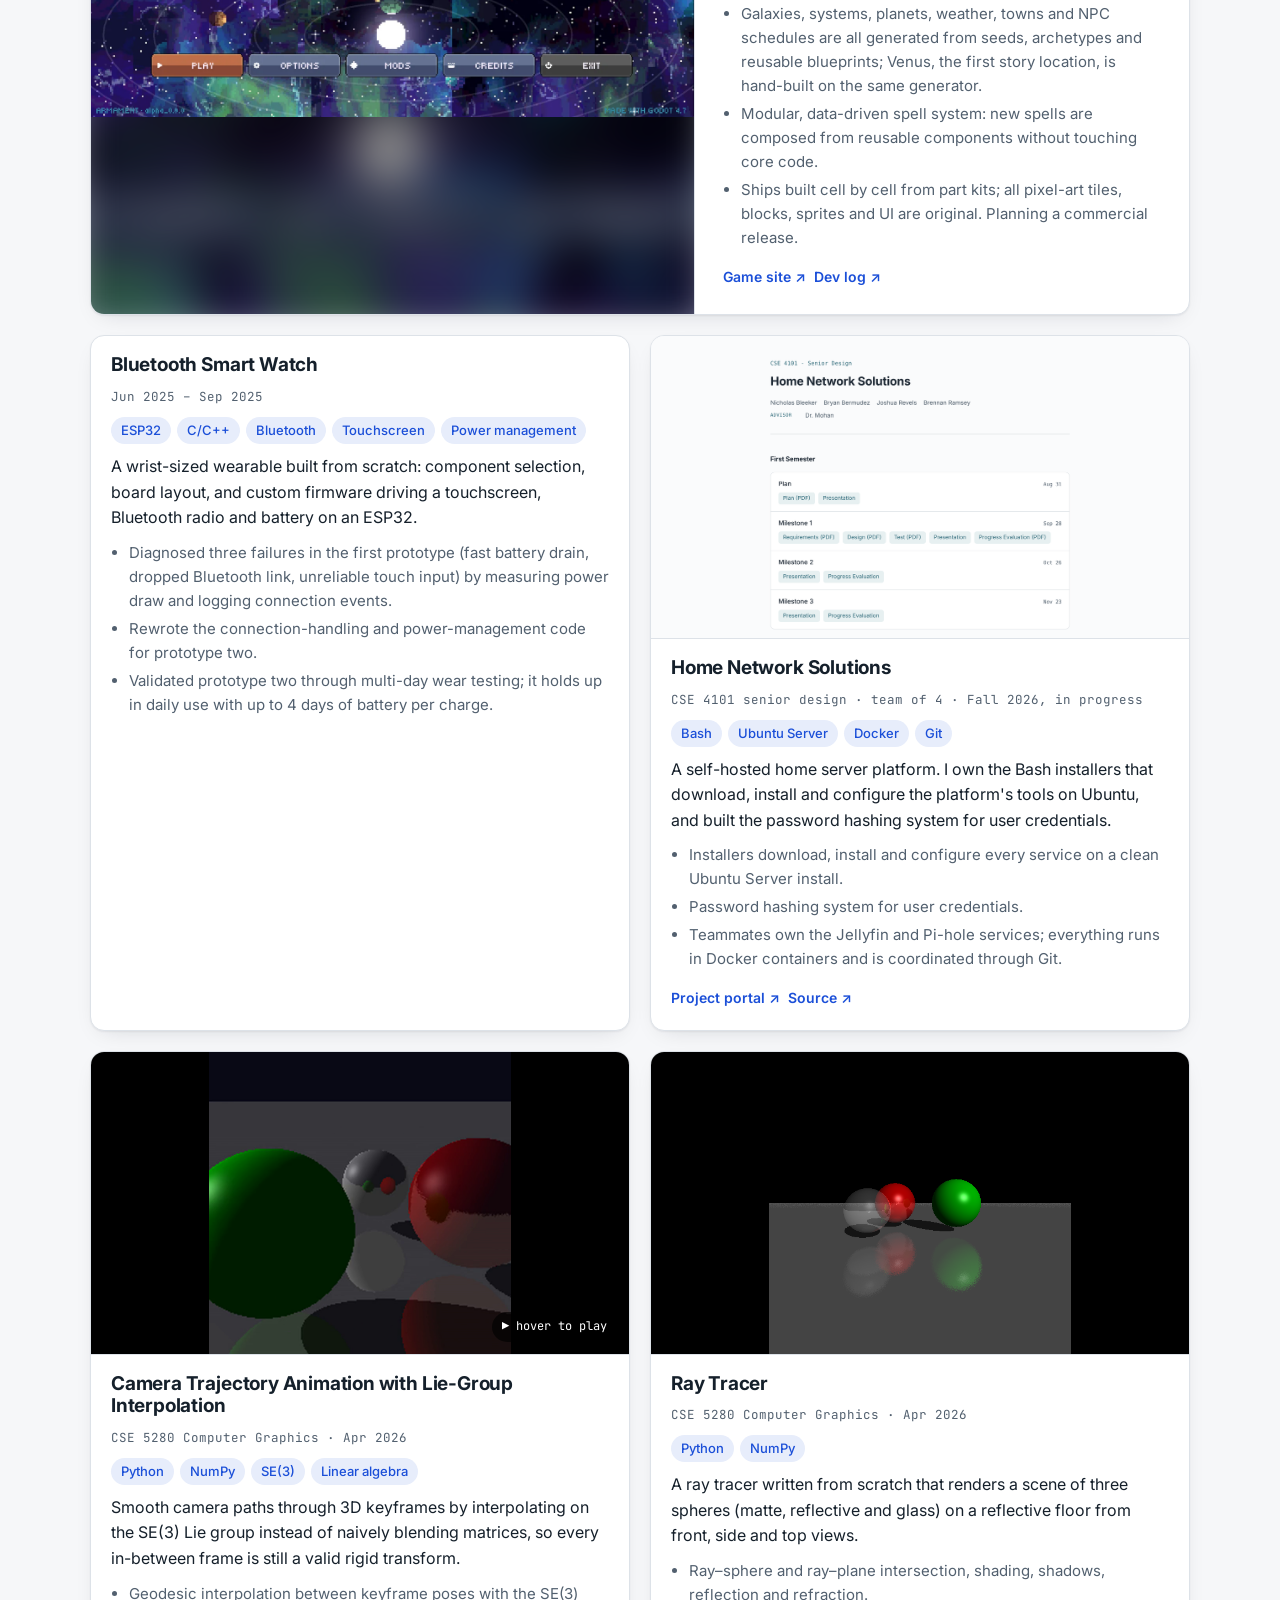
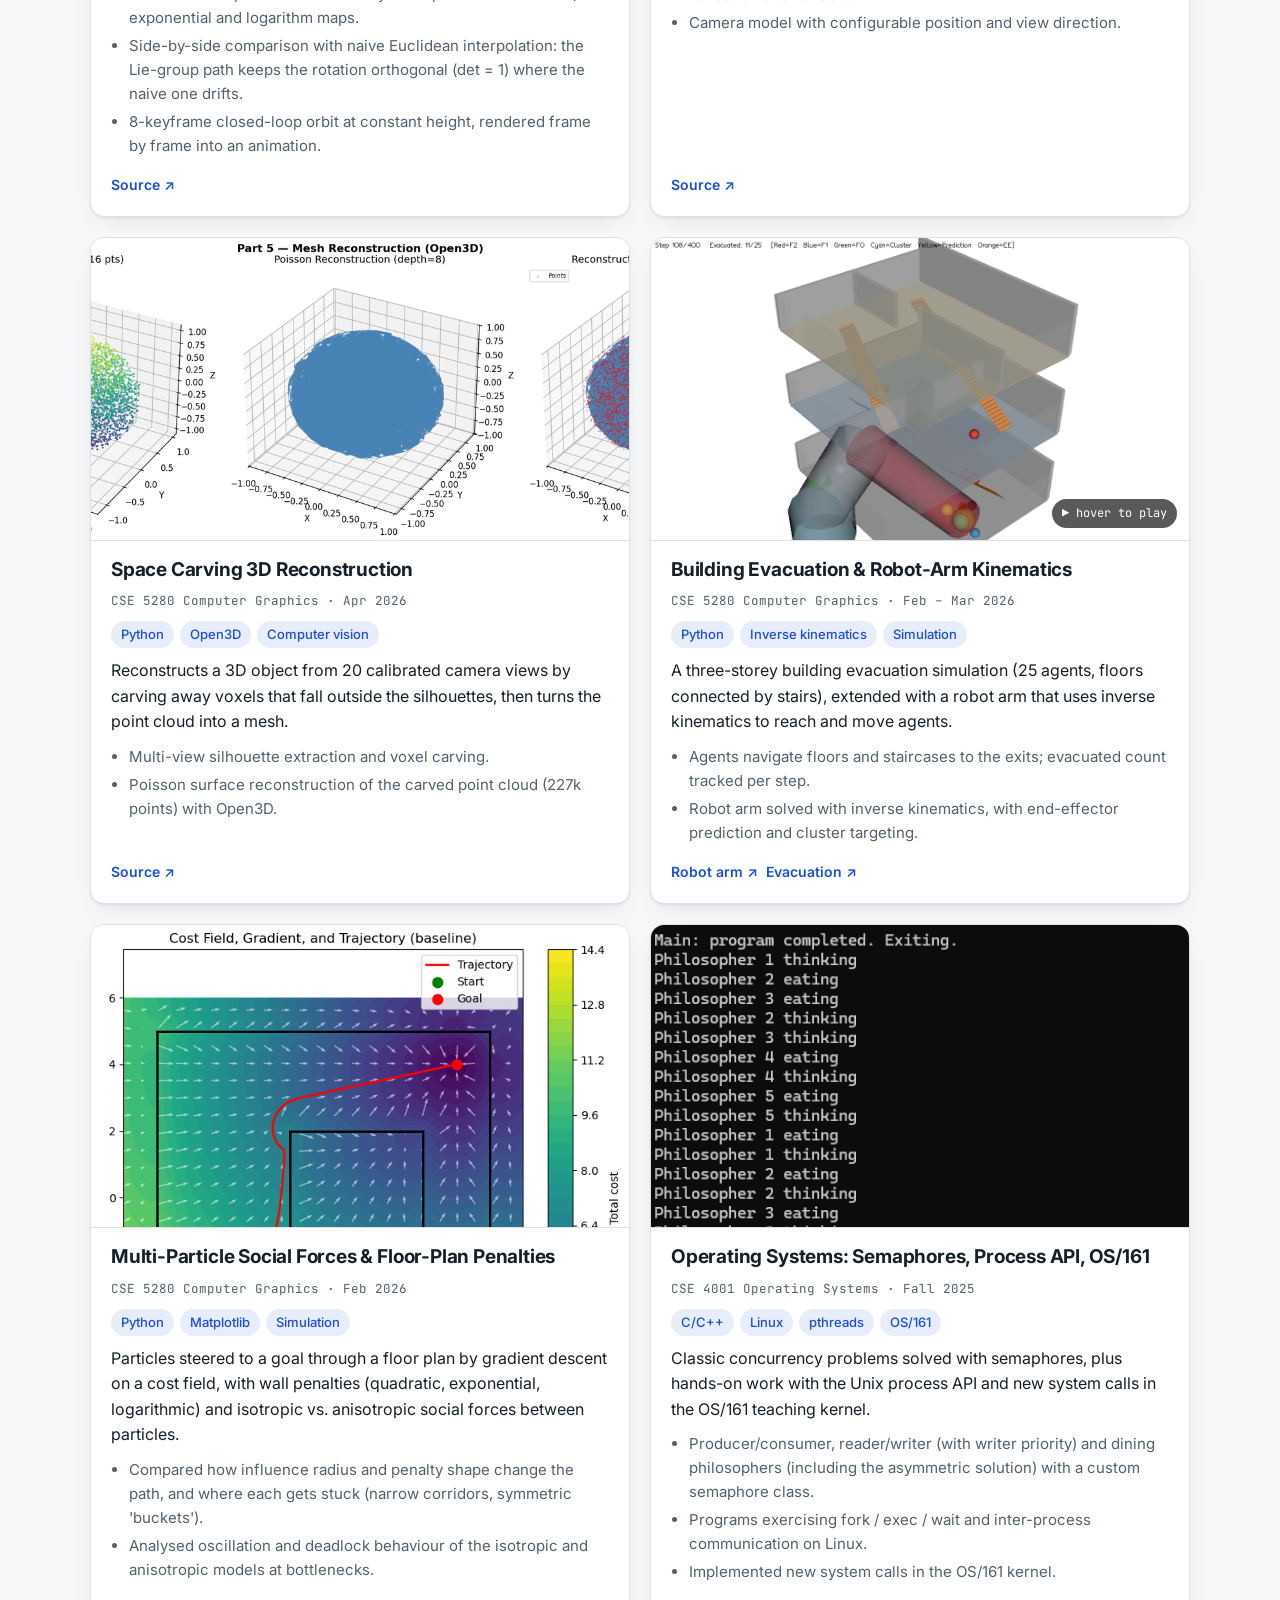
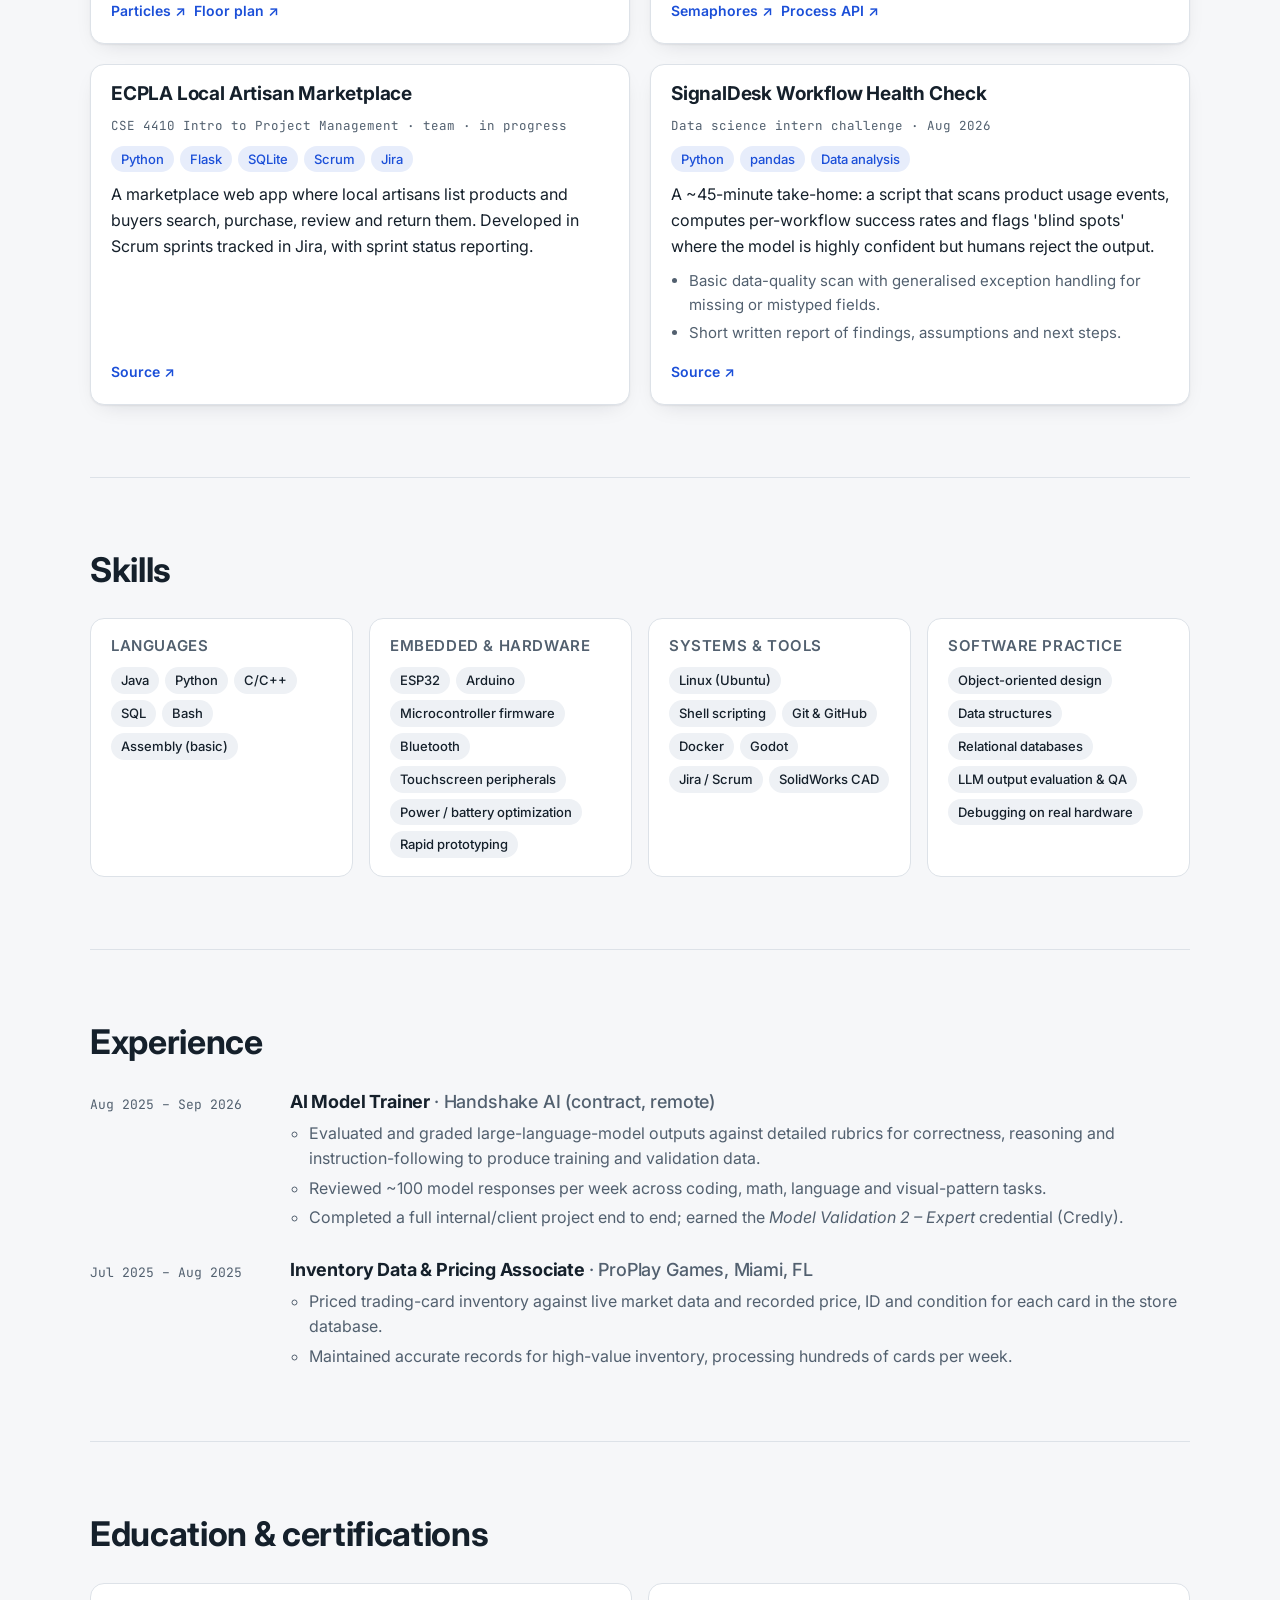
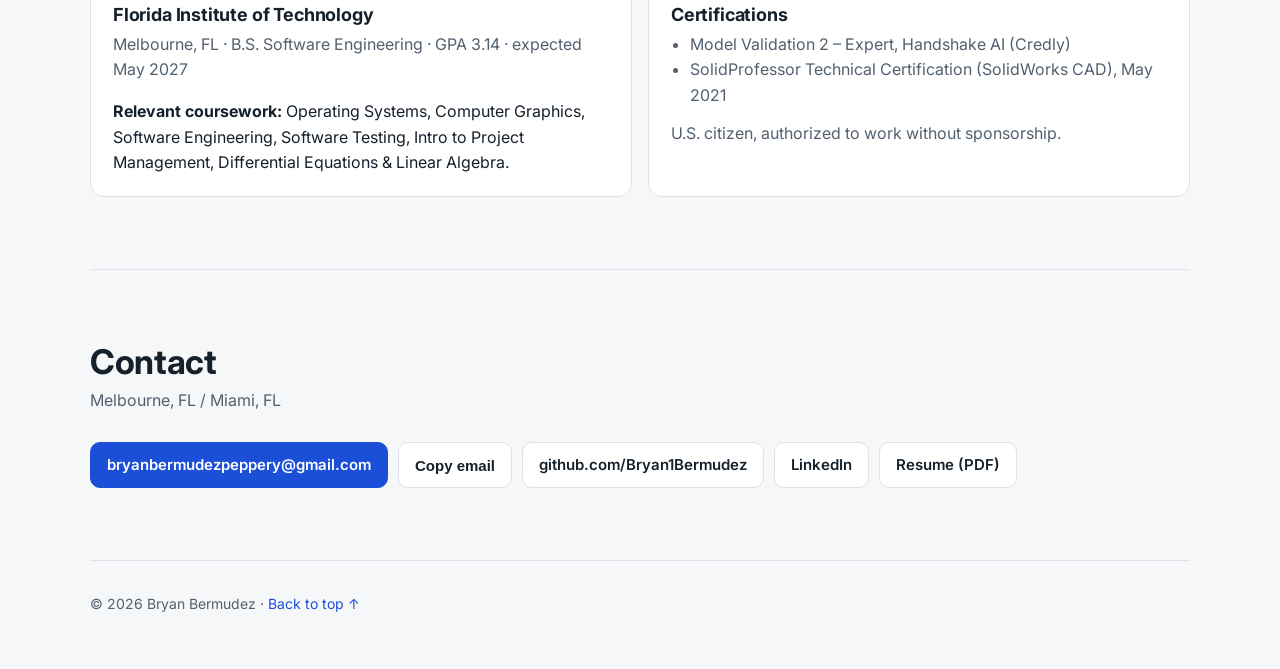
==== commit 5e40340a: "Spotlight shows the whole picture over a blurred backdrop Co-Authored-By: Claude Fable 5.1 <noreply@" ====
--- a/index.html
+++ b/index.html
@@ -16,7 +16,7 @@
 <link rel="preconnect" href="https://fonts.googleapis.com">
 <link rel="preconnect" href="https://fonts.gstatic.com" crossorigin>
 <link href="https://fonts.googleapis.com/css2?family=Inter:wght@400;500;600;700&family=JetBrains+Mono:wght@400;500&display=swap" rel="stylesheet">
-<link rel="stylesheet" href="css/style.css?v=2">
+<link rel="stylesheet" href="css/style.css?v=4">
 <link rel="icon" href="data:image/svg+xml,<svg xmlns='http://www.w3.org/2000/svg' viewBox='0 0 64 64'><rect width='64' height='64' rx='12' fill='%231b2a41'/><text x='32' y='44' font-size='34' font-family='sans-serif' font-weight='700' text-anchor='middle' fill='%23ffffff'>B</text></svg>">
 </head>
 <body>
@@ -197,6 +197,6 @@
 </div>
 
 <script src="data/projects.js?v=4"></script>
-<script src="js/main.js?v=3"></script>
+<script src="js/main.js?v=5"></script>
 </body>
 </html>
--- a/css/style.css
+++ b/css/style.css
@@ -174,6 +174,12 @@
 /* the first visible card gets the spotlight: full width, media beside text */
 .project.spotlight { grid-column: span 12; flex-direction: row; }
 .project.spotlight .project-media { flex: 0 0 55%; aspect-ratio: auto; border-bottom: 0; border-right: 1px solid var(--line); }
+.project.spotlight .project-media img, .project.spotlight .project-media video { object-fit: contain; object-position: center; background: transparent; position: relative; z-index: 1; }
+/* blurred copy of the same picture fills the letterbox */
+.project.spotlight .project-media::before {
+  content: ""; position: absolute; inset: -24px; background: var(--media-bg, #0b0f1a) center / cover no-repeat;
+  filter: blur(22px) brightness(.55) saturate(1.2);
+}
 .project.spotlight .project-body { flex: 1; padding: 26px 28px; }
 .project.spotlight h3 { font-size: 24px; }
 @media (max-width: 900px) {
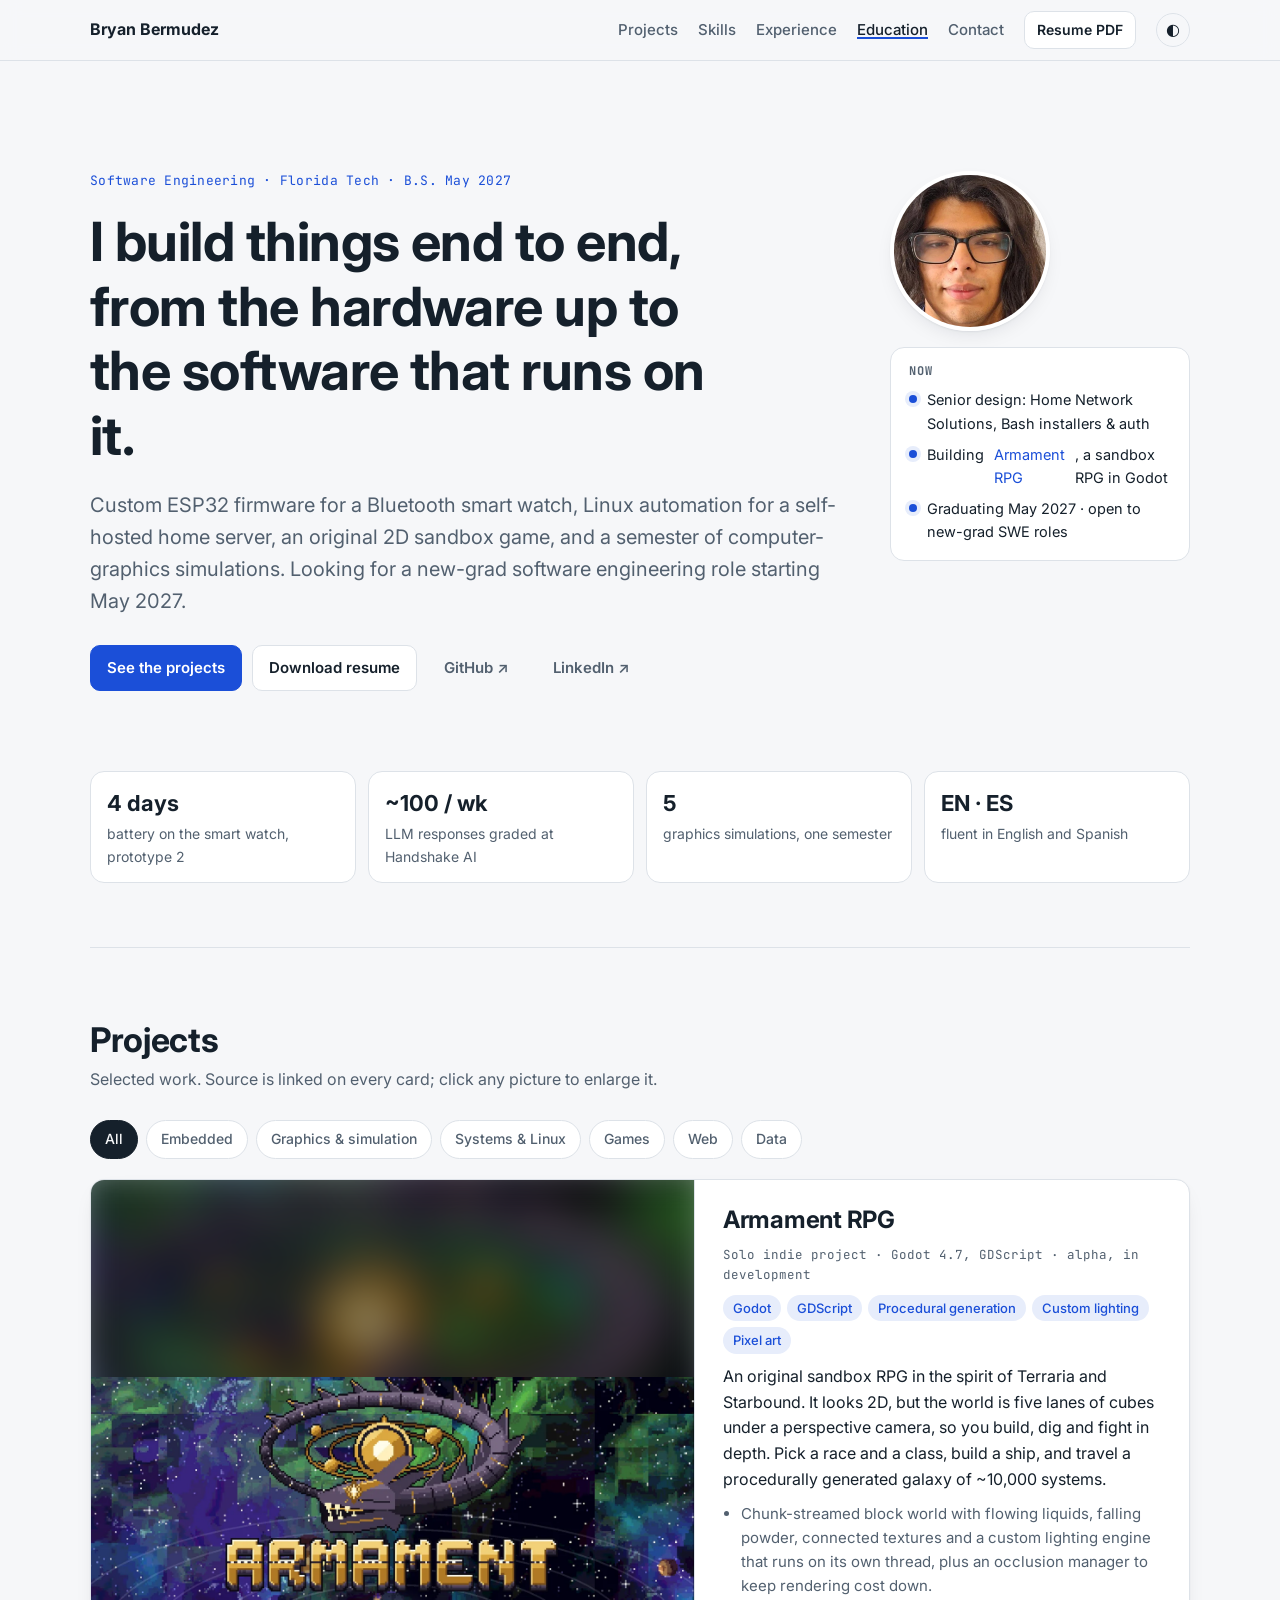
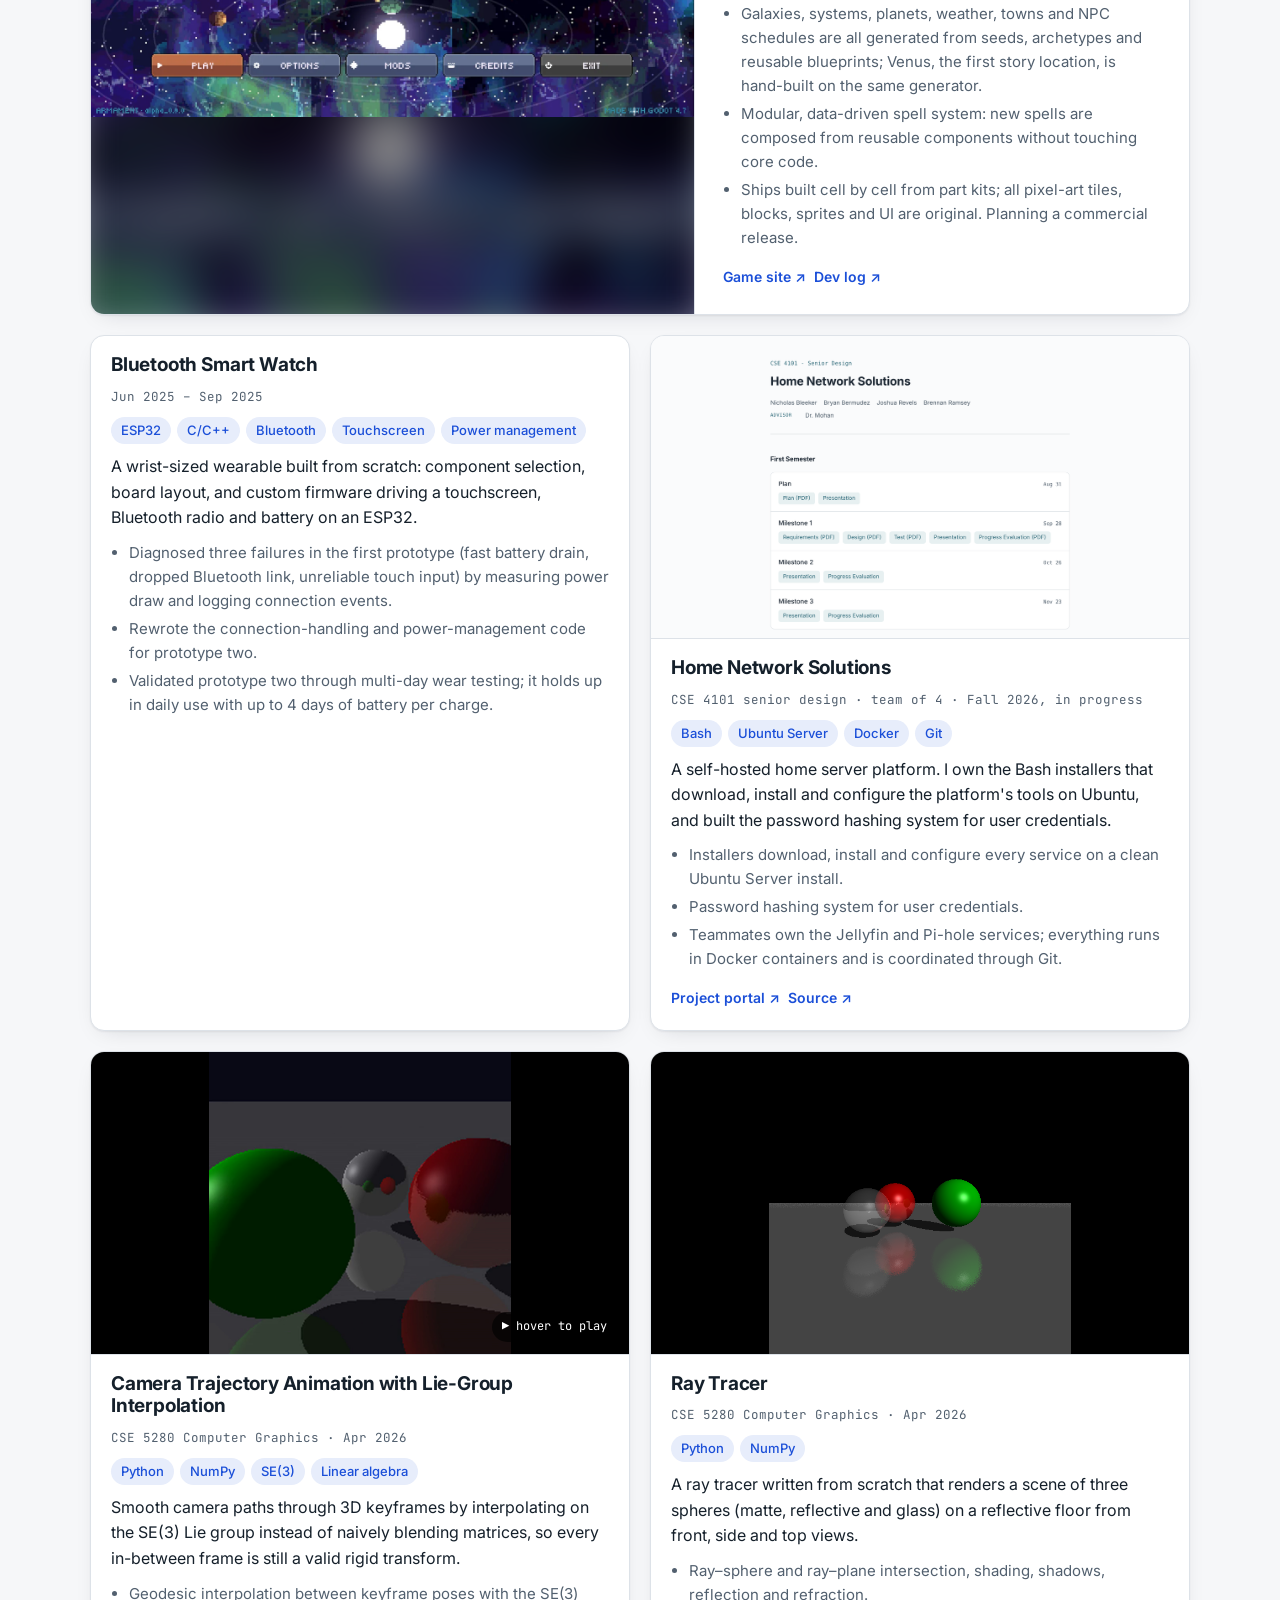
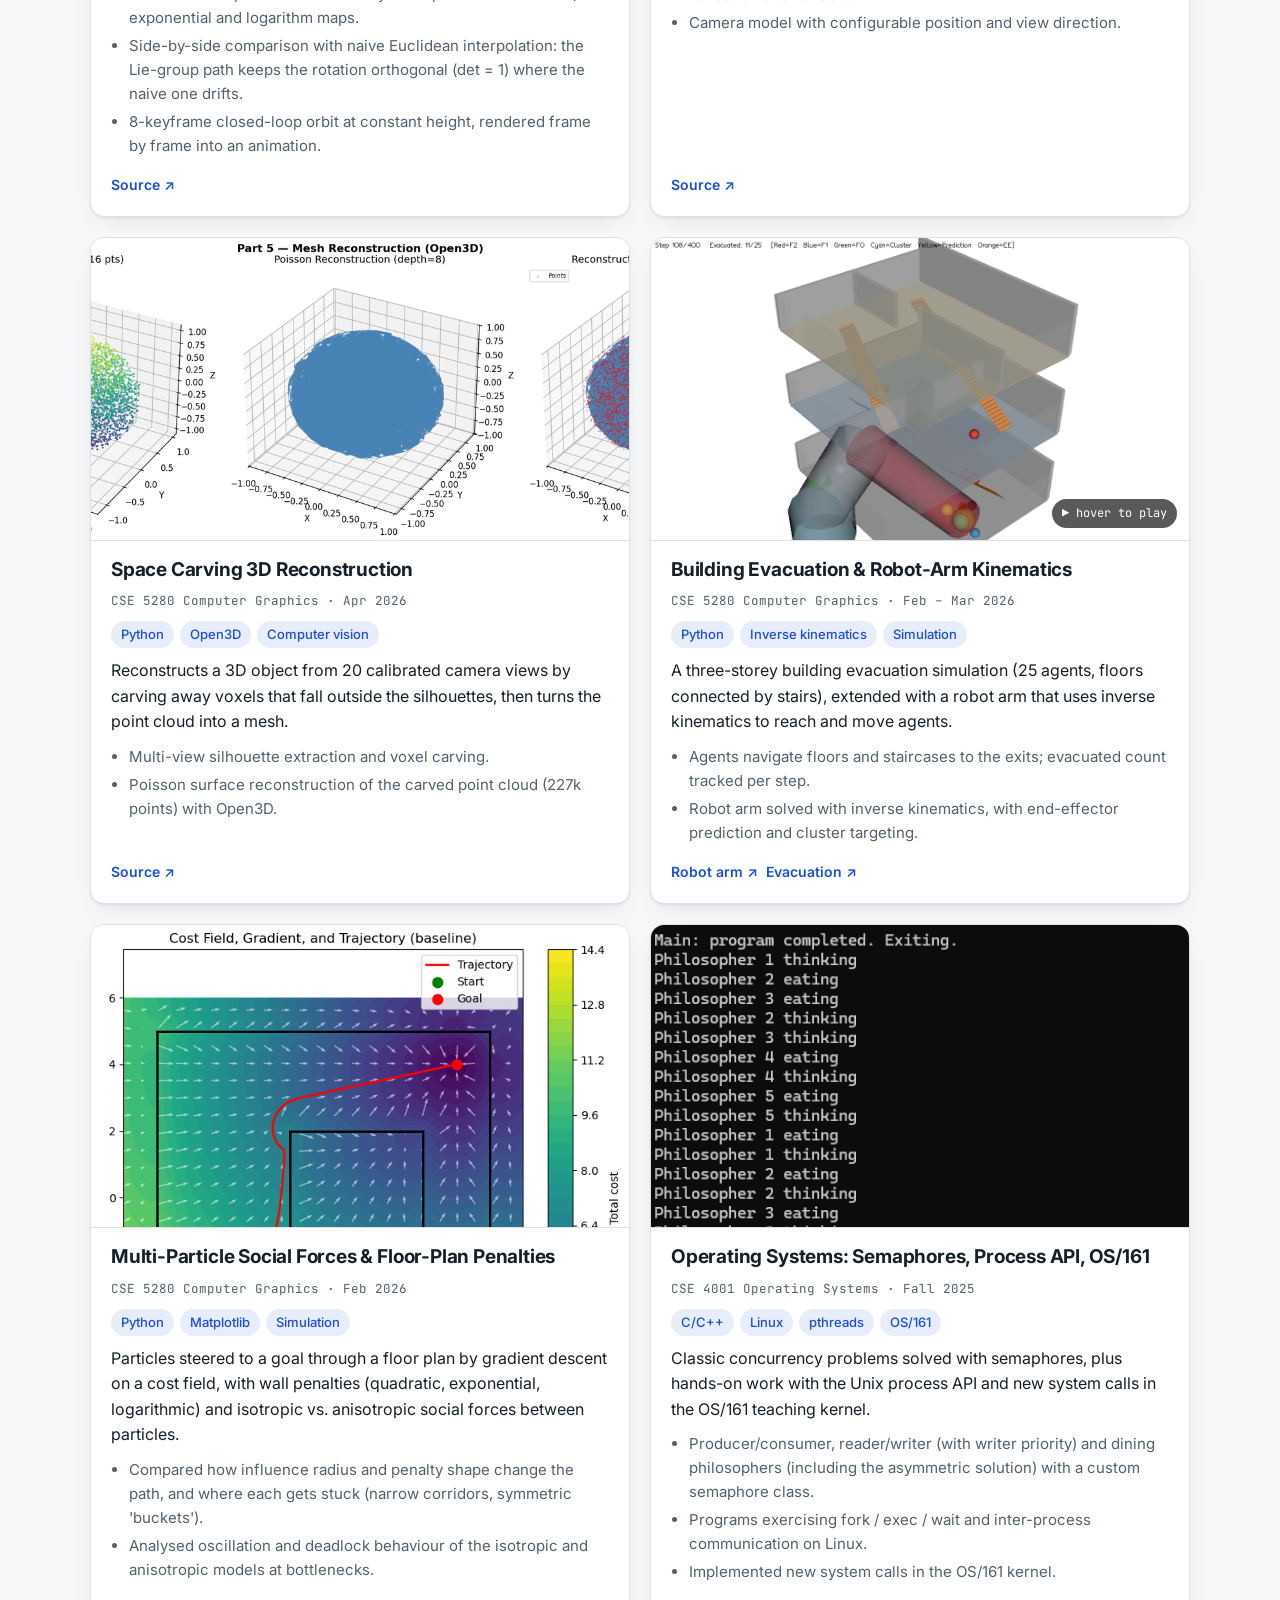
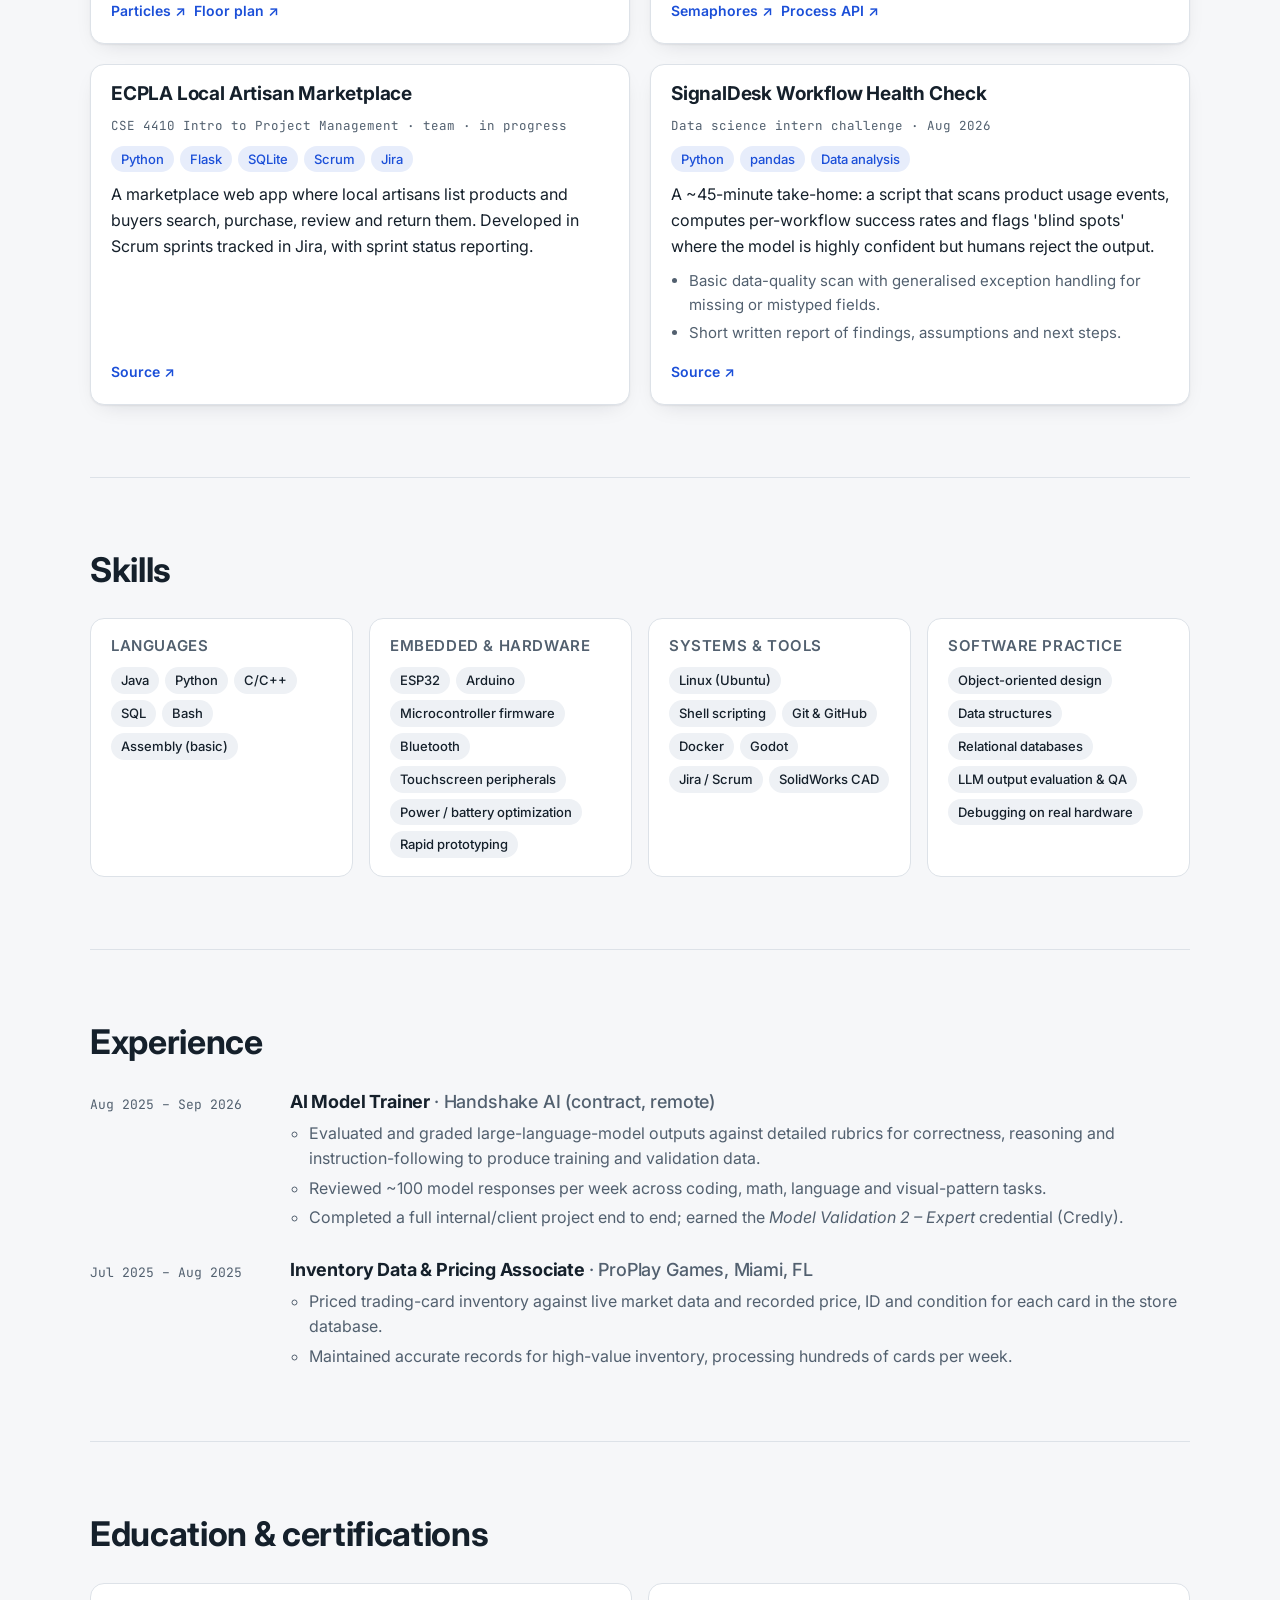
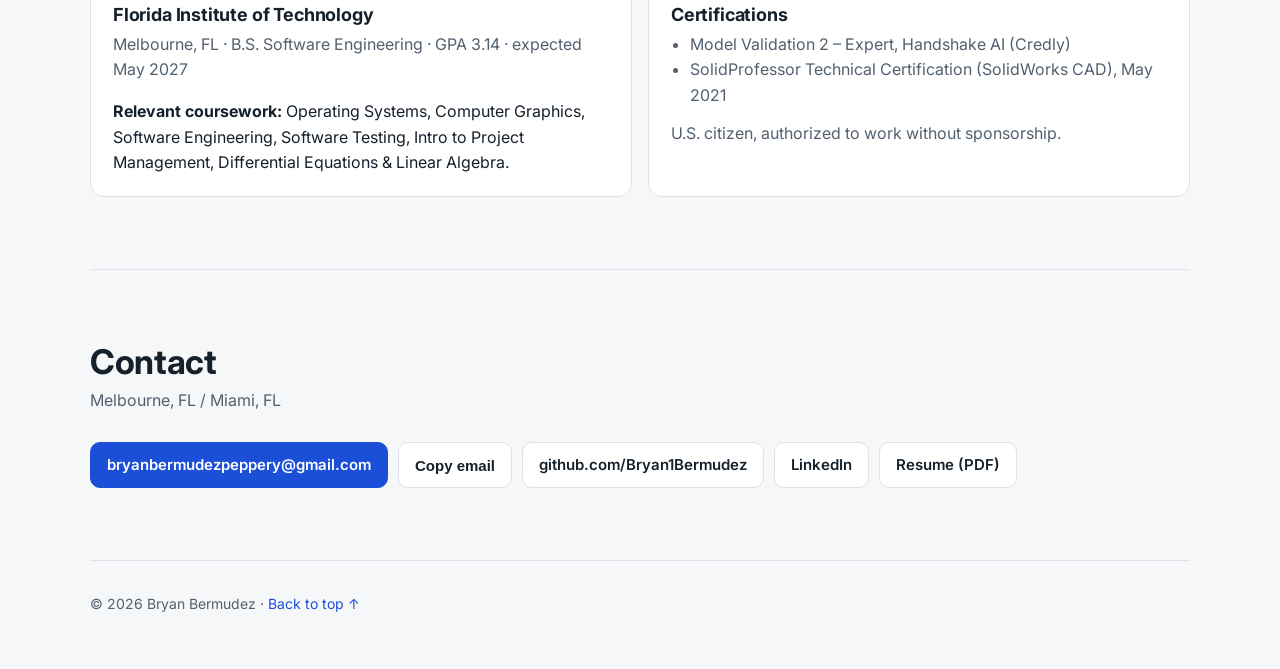
==== commit 0ce5c3dc: "Add headshot to the hero and link preview Co-Authored-By: Claude Fable 5.1 <noreply@anthropic.com> C" ====
--- a/index.html
+++ b/index.html
@@ -59,8 +59,7 @@
         </div>
       </div>
       <div class="hero-side">
-        <!-- Swap for a headshot: <img class="avatar" src="assets/headshot.jpg" alt="Bryan Bermudez"> -->
-        <div class="avatar monogram" aria-hidden="true">BB</div>
+        <img class="avatar" src="assets/headshot.jpg" width="600" height="600" alt="Bryan Bermudez">
         <div class="now">
           <h2>Now</h2>
           <ul>
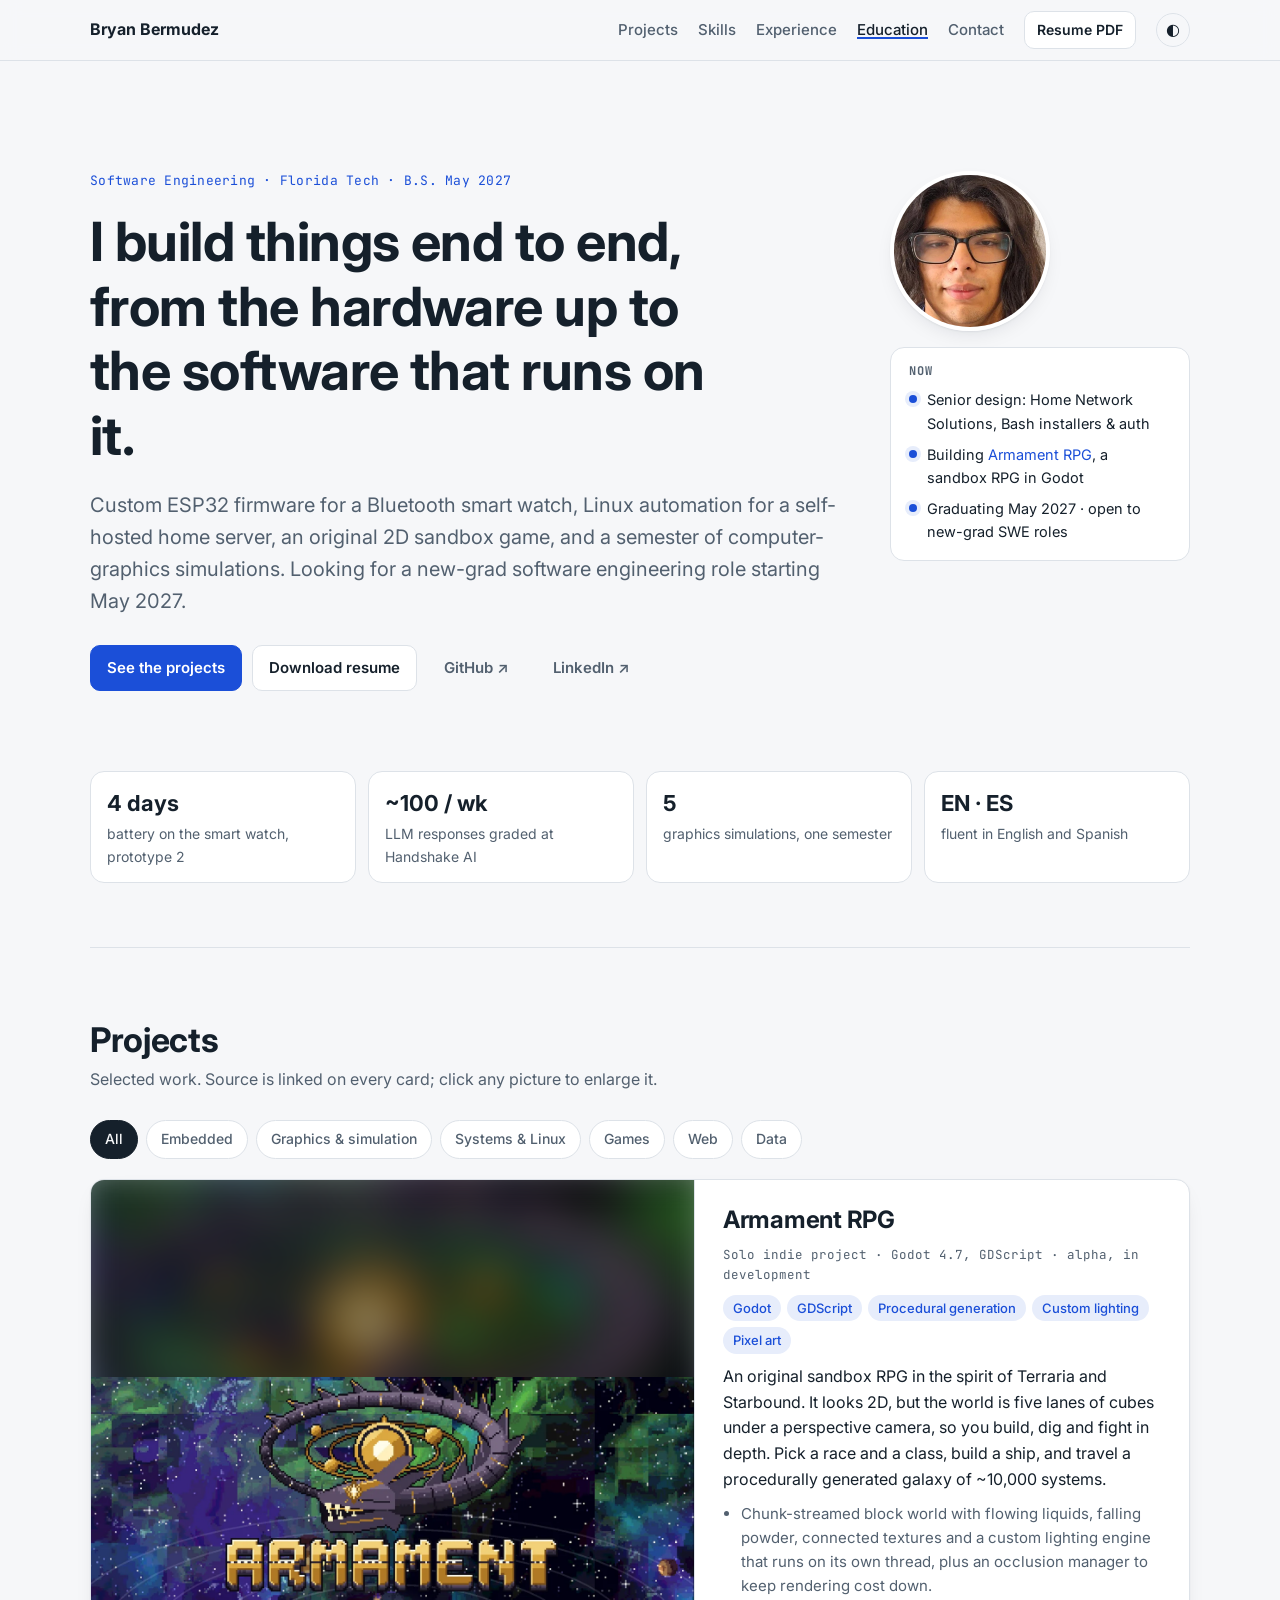
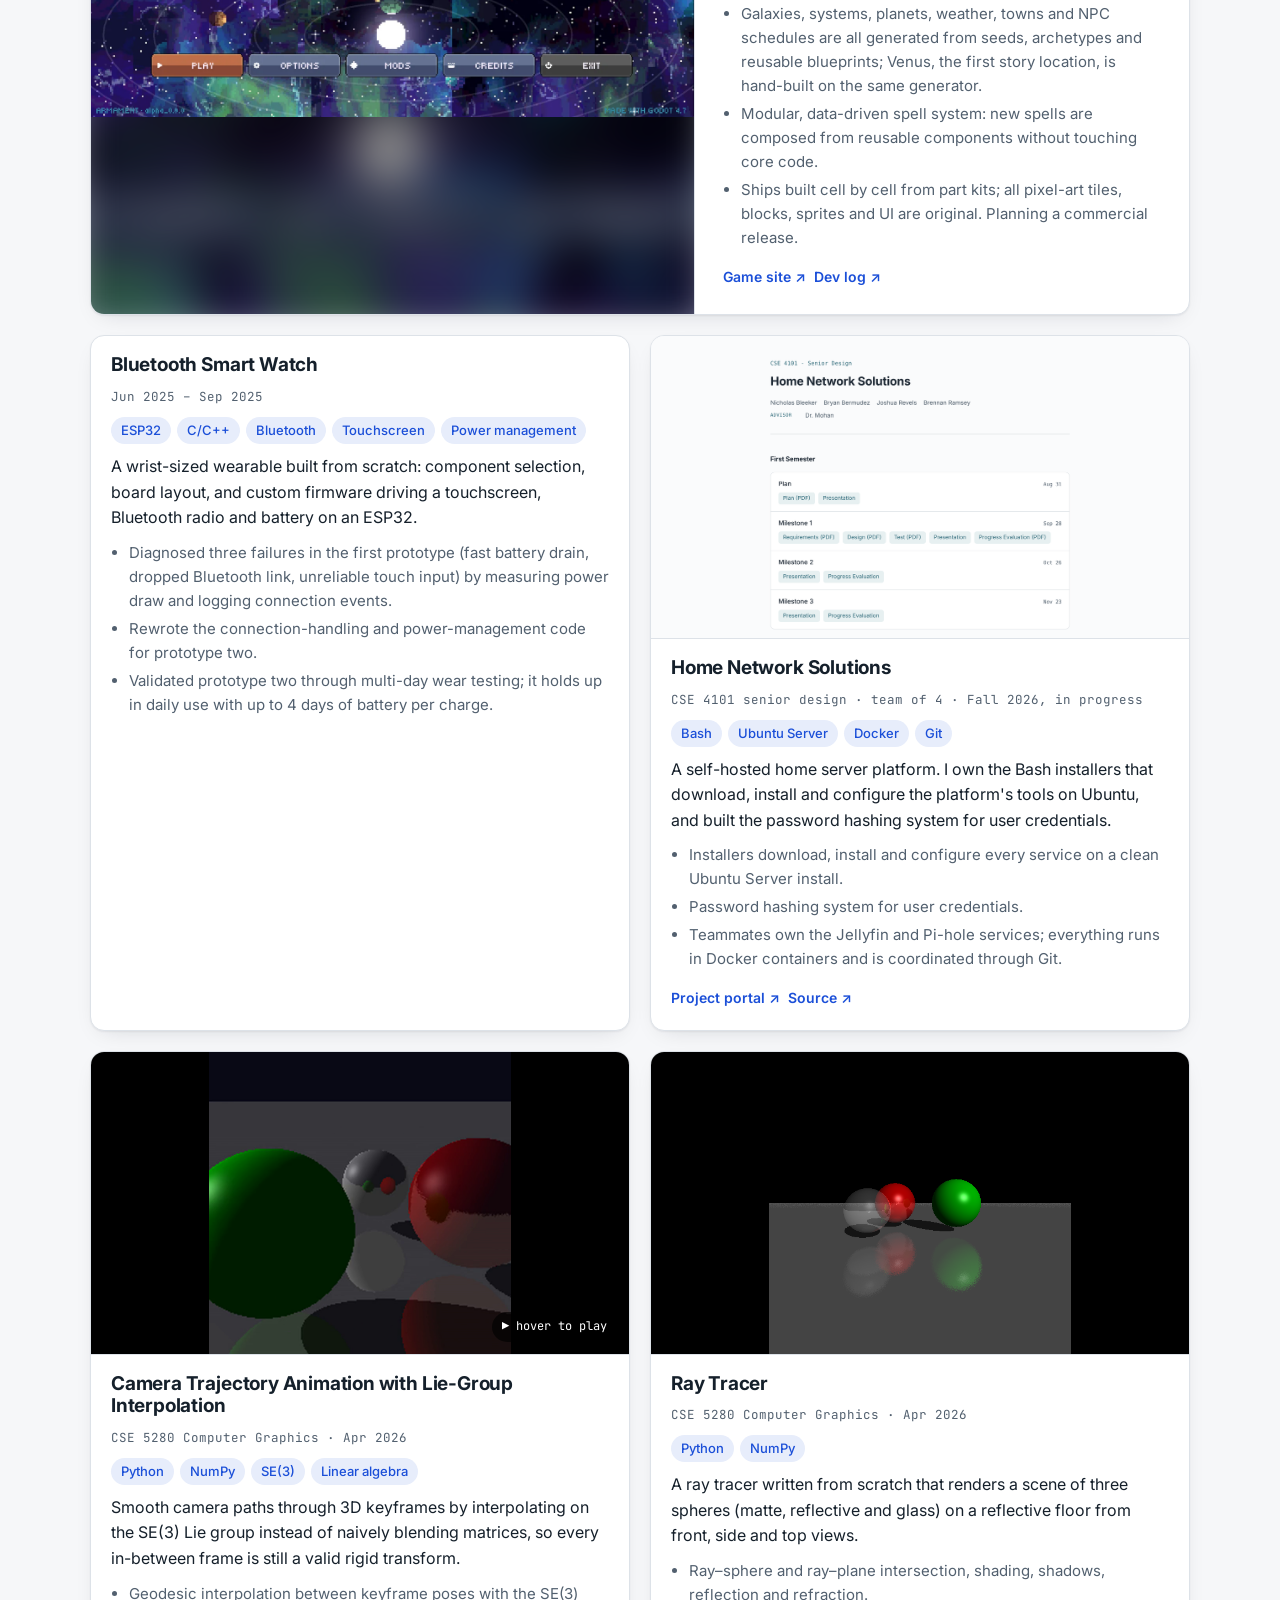
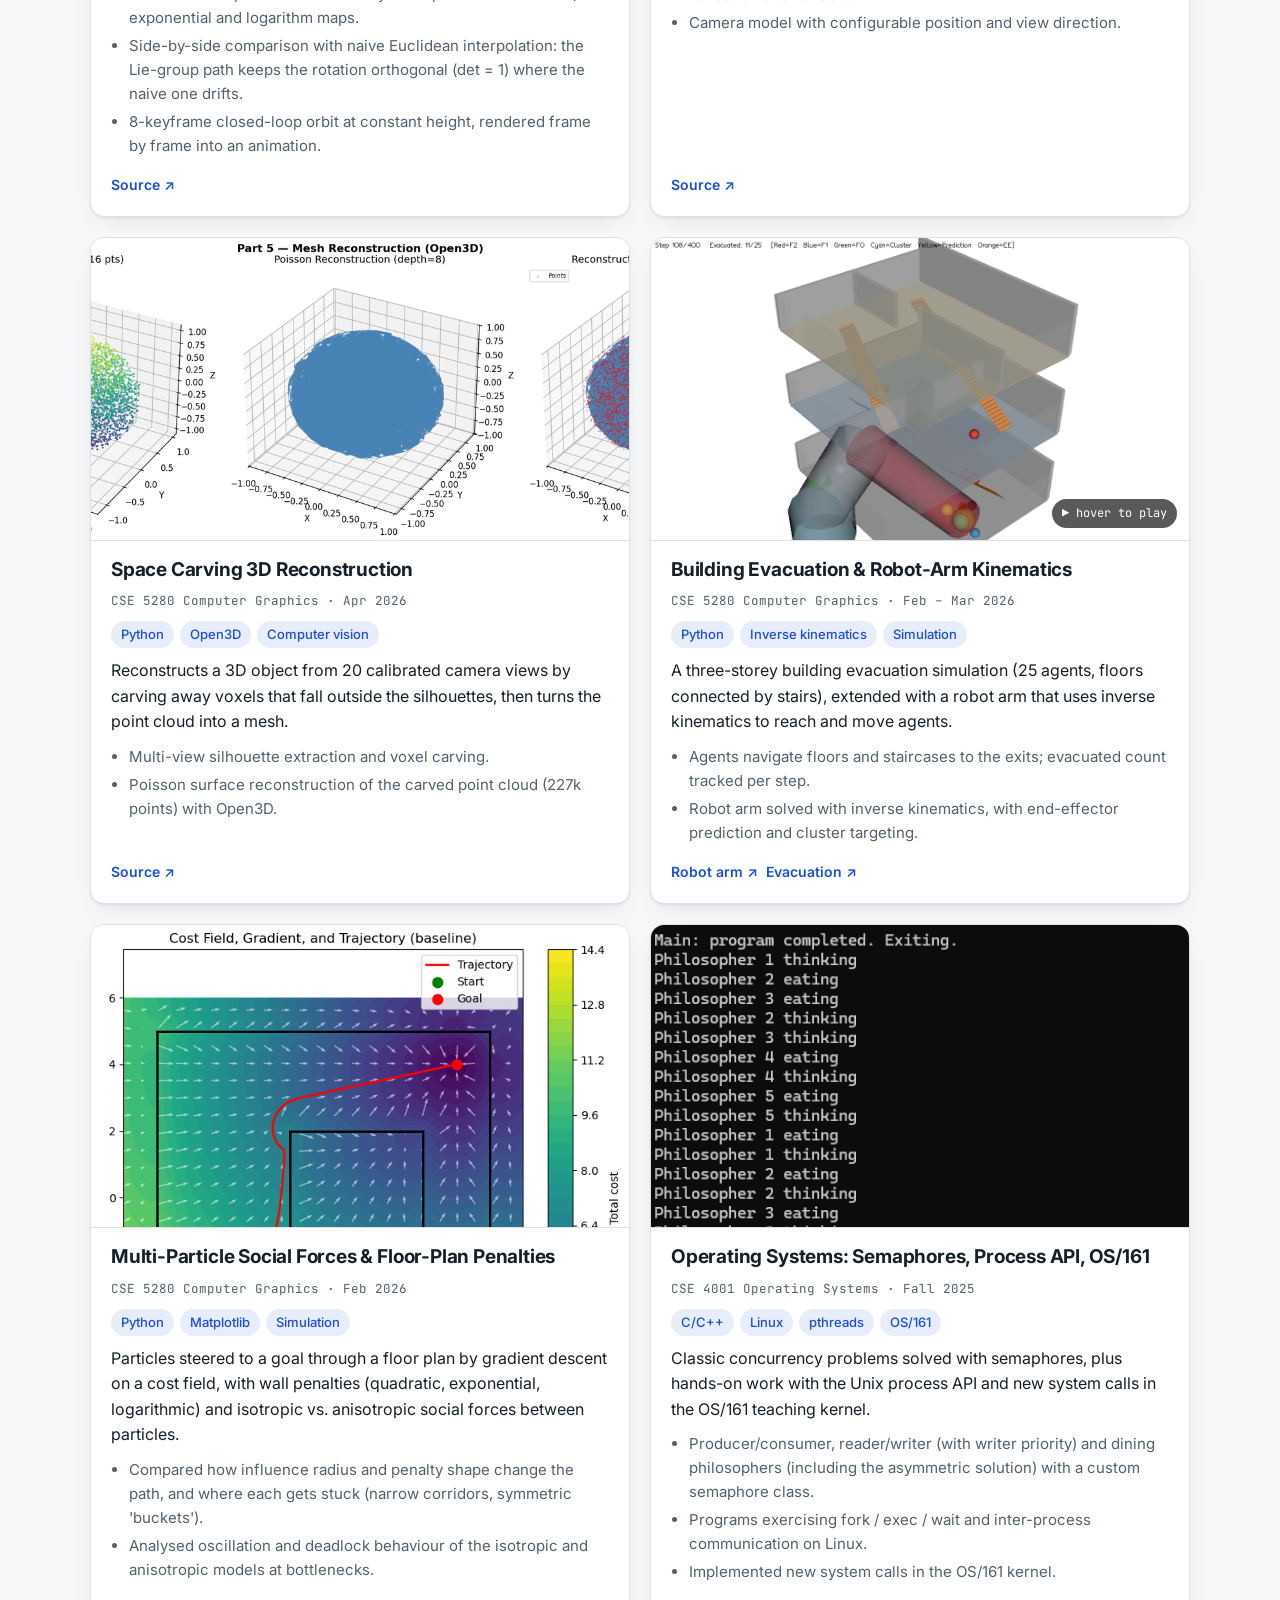
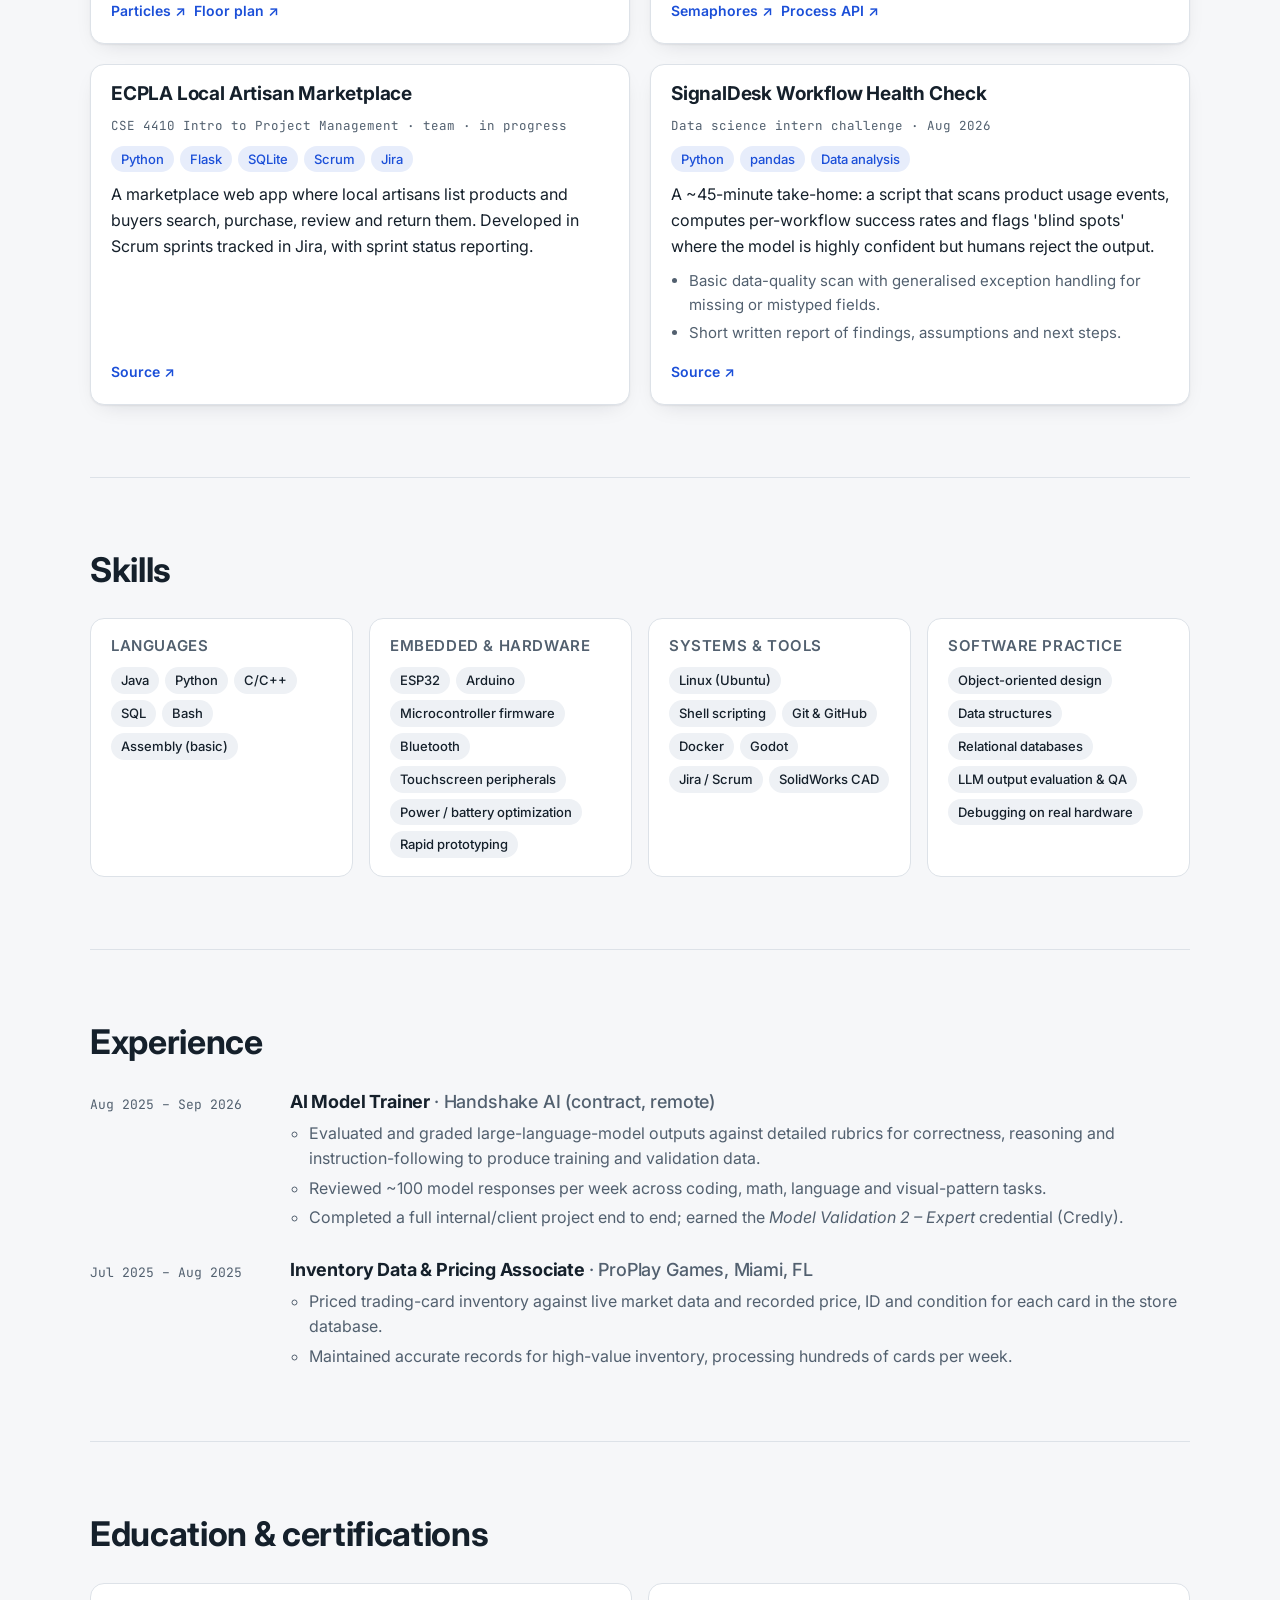
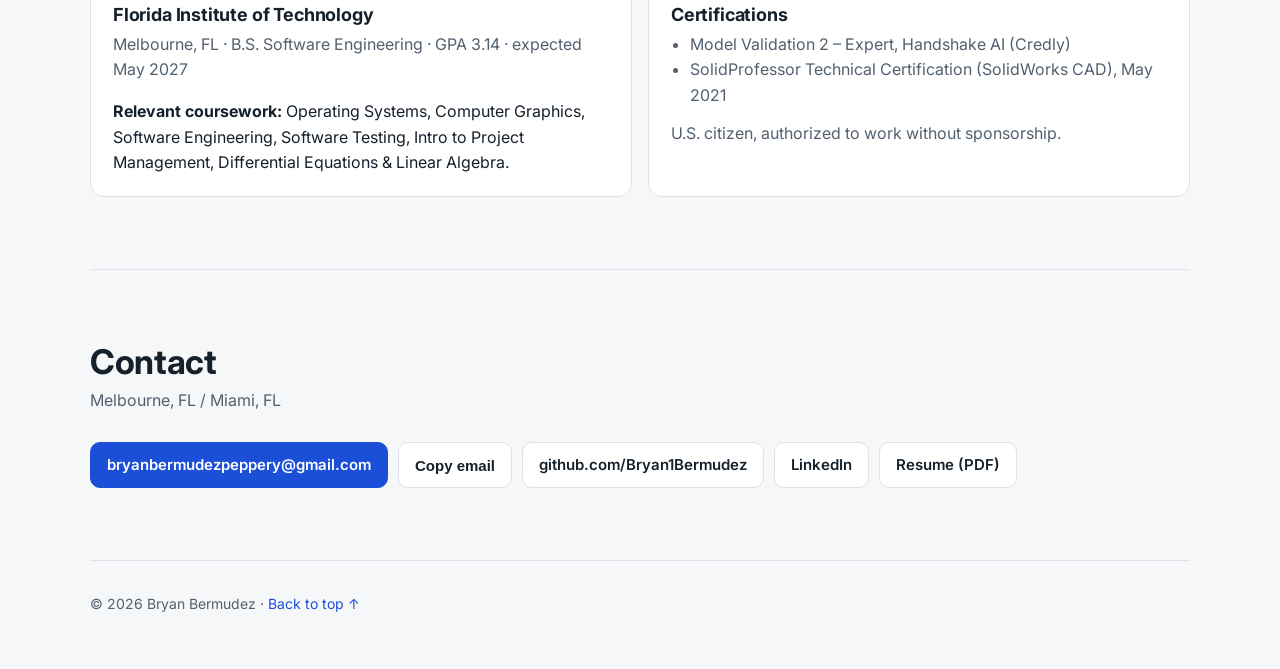
==== commit a7ec05b1: "Fix wrapping of the Armament link in the Now panel Co-Authored-By: Claude Fable 5.1 <noreply@anthrop" ====
--- a/index.html
+++ b/index.html
@@ -63,9 +63,9 @@
         <div class="now">
           <h2>Now</h2>
           <ul>
-            <li><span class="dot"></span>Senior design: Home Network Solutions, Bash installers &amp; auth</li>
-            <li><span class="dot"></span>Building <a href="https://aurora-projects.github.io/armament-site/" rel="noopener">Armament RPG</a>, a sandbox RPG in Godot</li>
-            <li><span class="dot"></span>Graduating May 2027 · open to new-grad SWE roles</li>
+            <li><span class="dot"></span><span>Senior design: Home Network Solutions, Bash installers &amp; auth</span></li>
+            <li><span class="dot"></span><span>Building <a href="https://aurora-projects.github.io/armament-site/" rel="noopener">Armament RPG</a>, a sandbox RPG in Godot</span></li>
+            <li><span class="dot"></span><span>Graduating May 2027 · open to new-grad SWE roles</span></li>
           </ul>
         </div>
       </div>
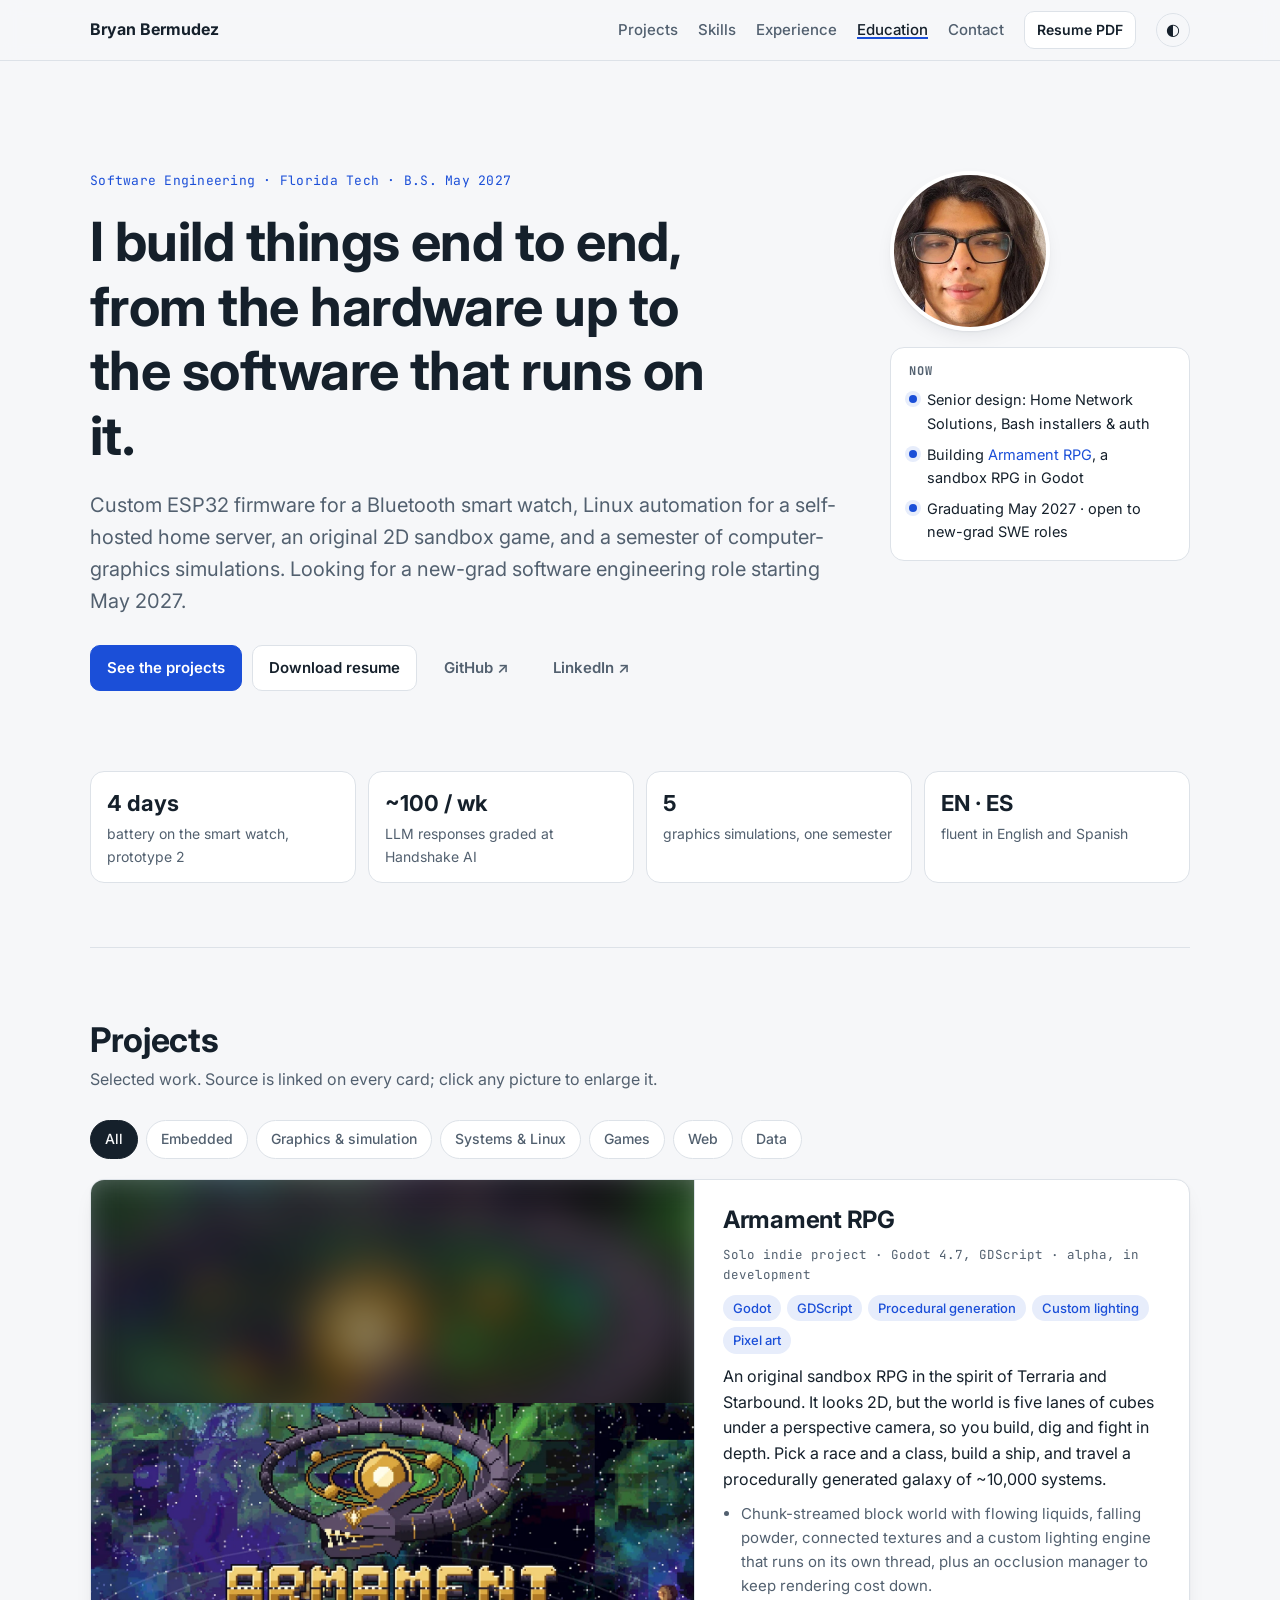
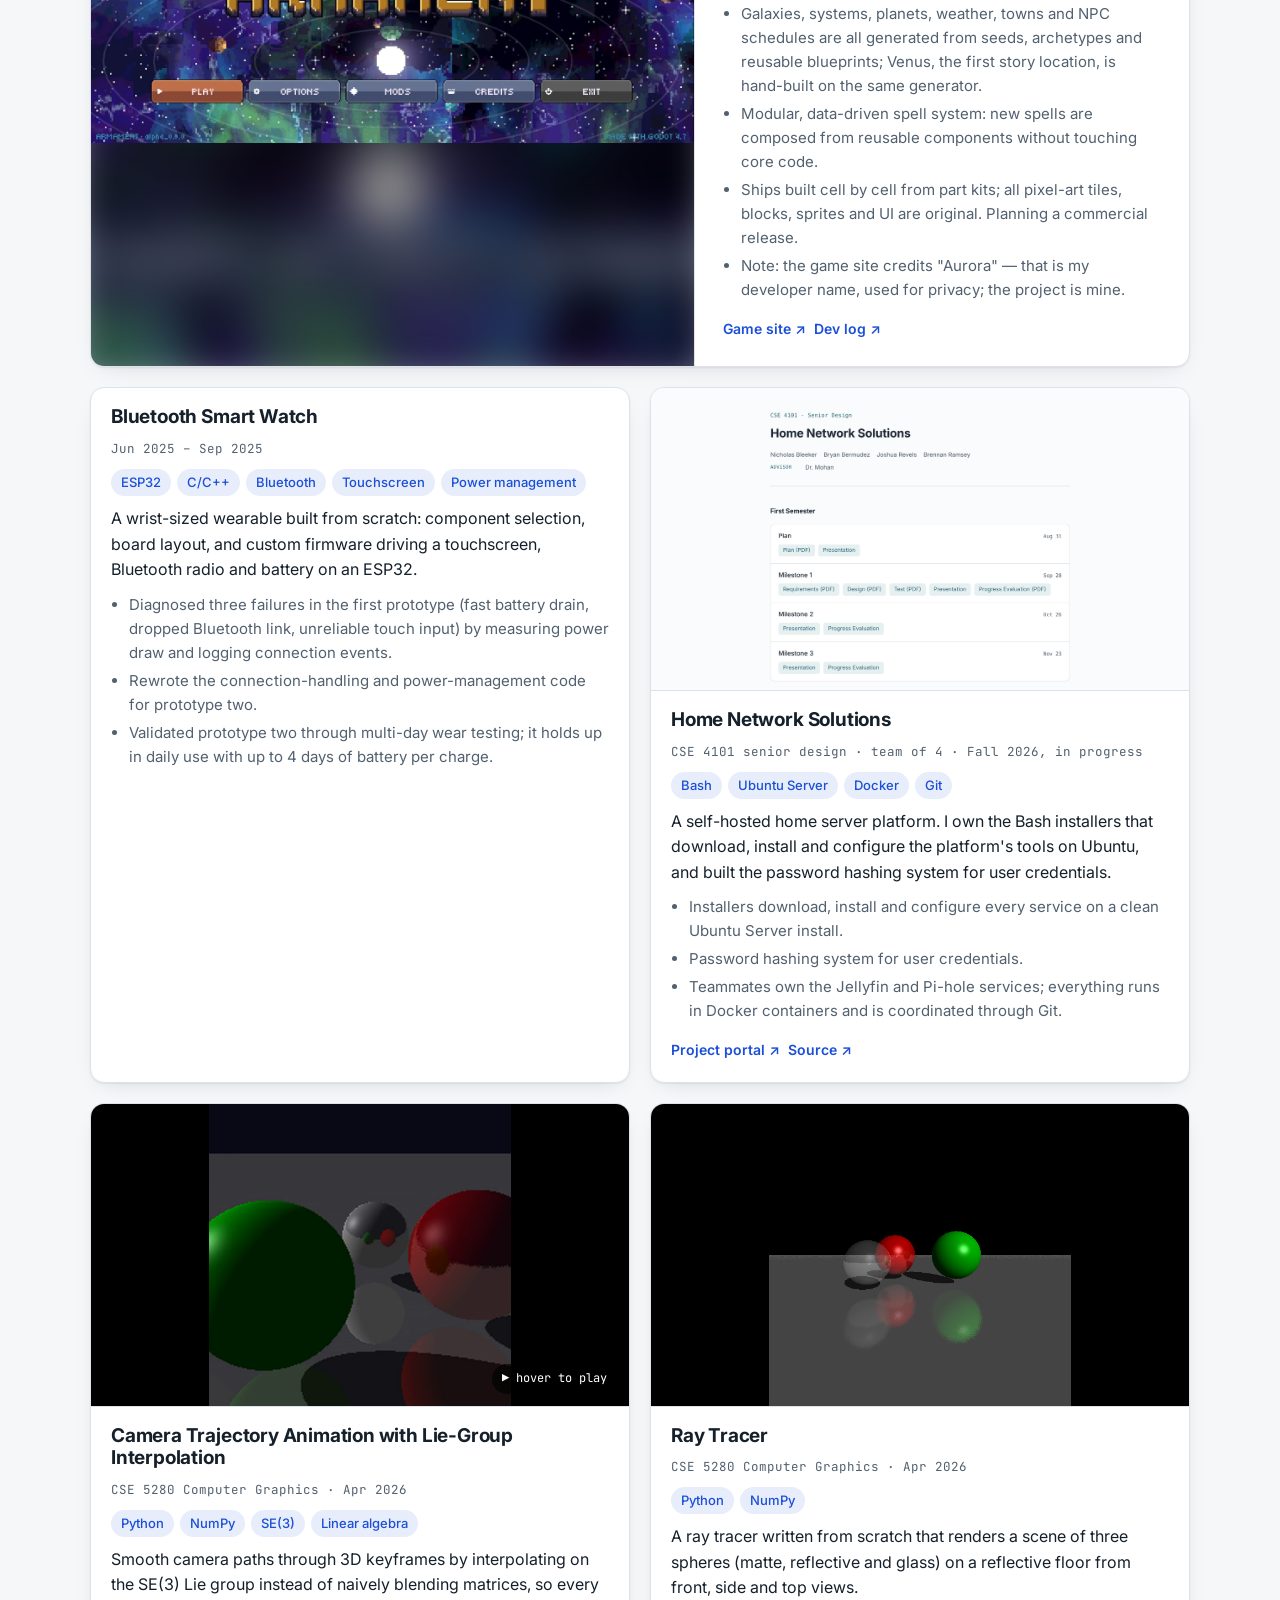
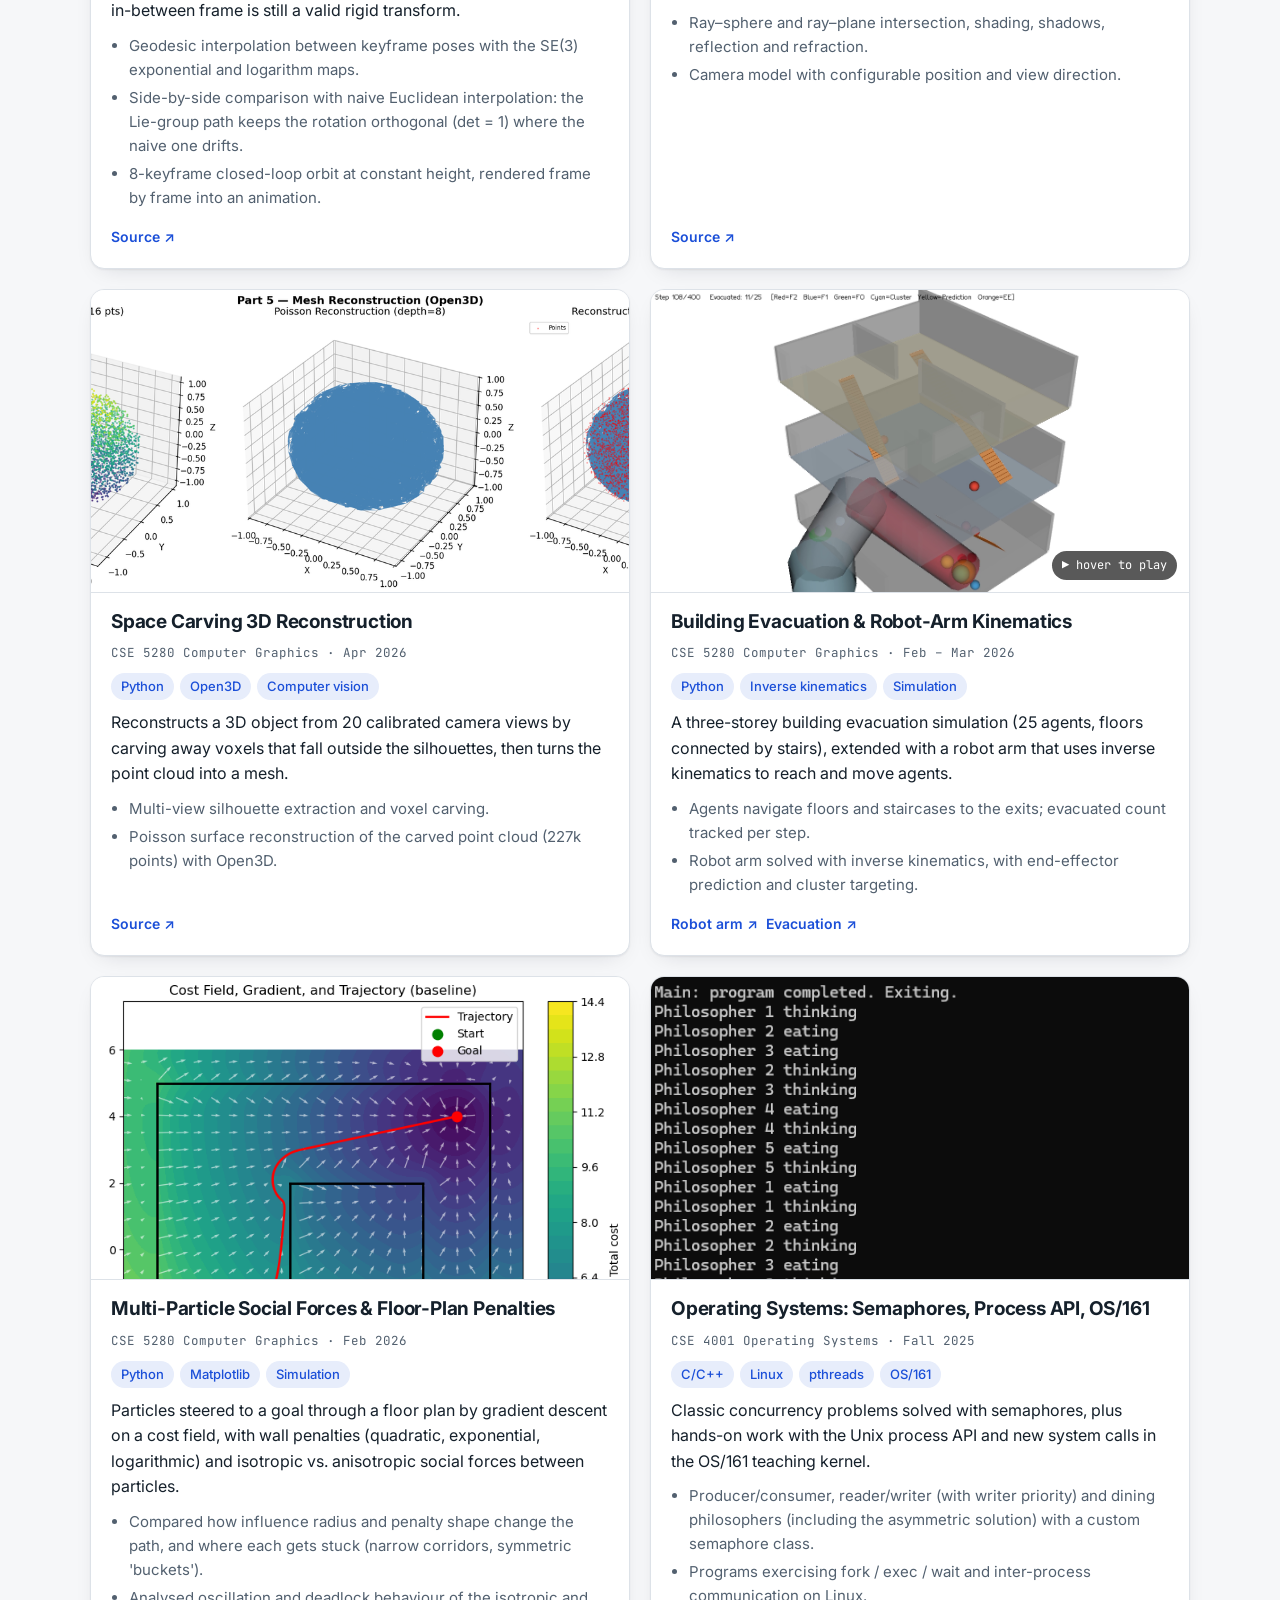
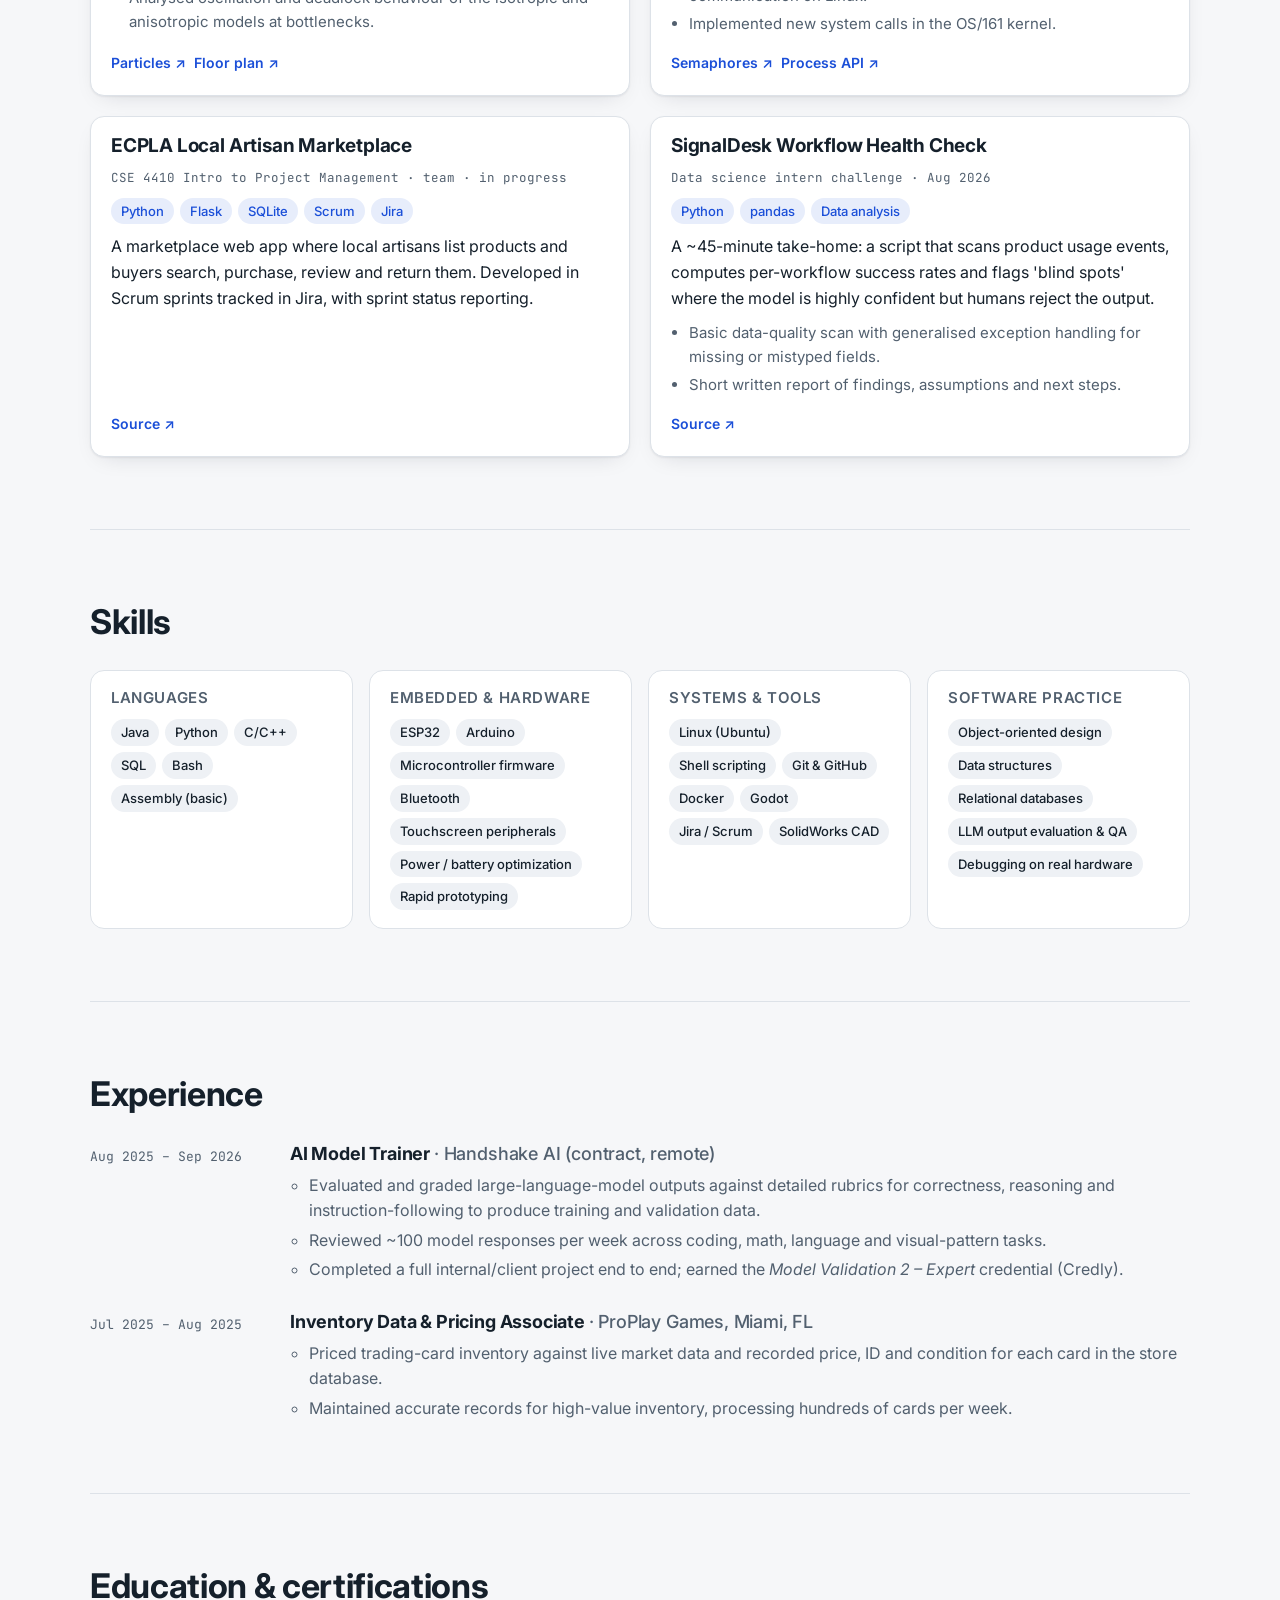
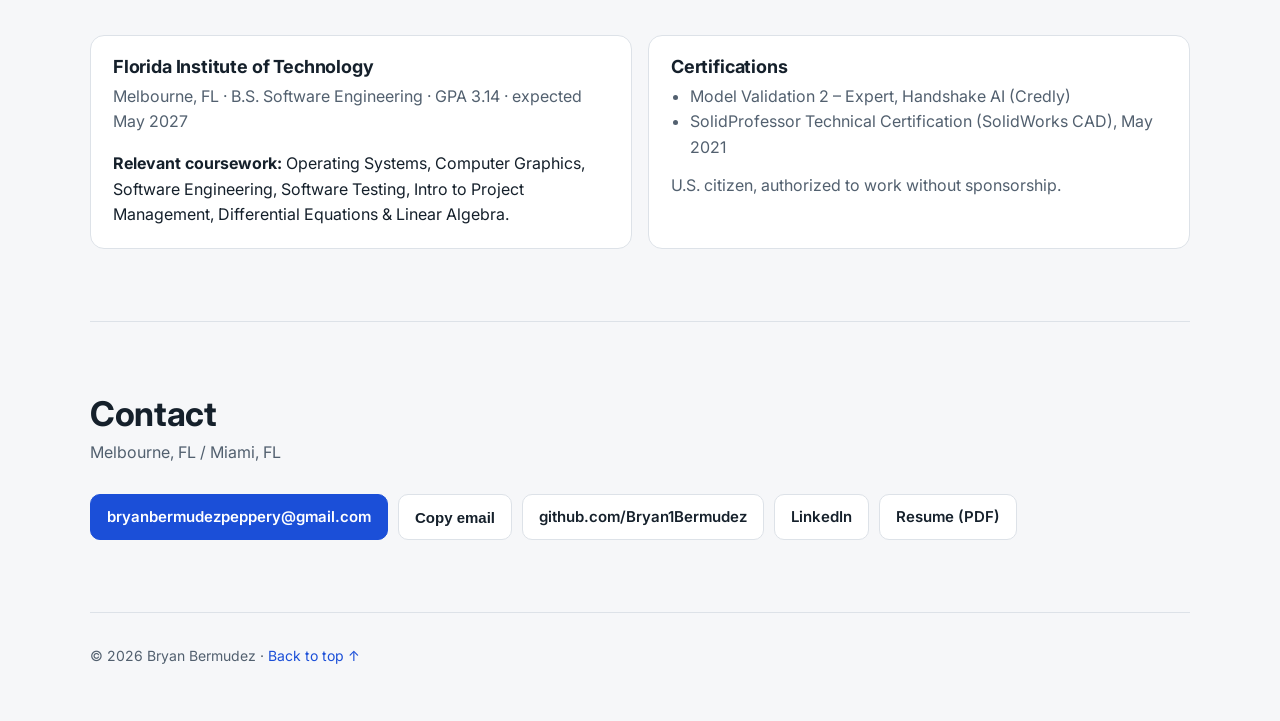
==== commit d55b2024: "Note that Aurora is the developer name on the Armament card Co-Authored-By: Claude Fable 5.1 <norepl" ====
--- a/index.html
+++ b/index.html
@@ -195,7 +195,7 @@
   <div class="lightbox-body"></div>
 </div>
 
-<script src="data/projects.js?v=4"></script>
+<script src="data/projects.js?v=5"></script>
 <script src="js/main.js?v=5"></script>
 </body>
 </html>
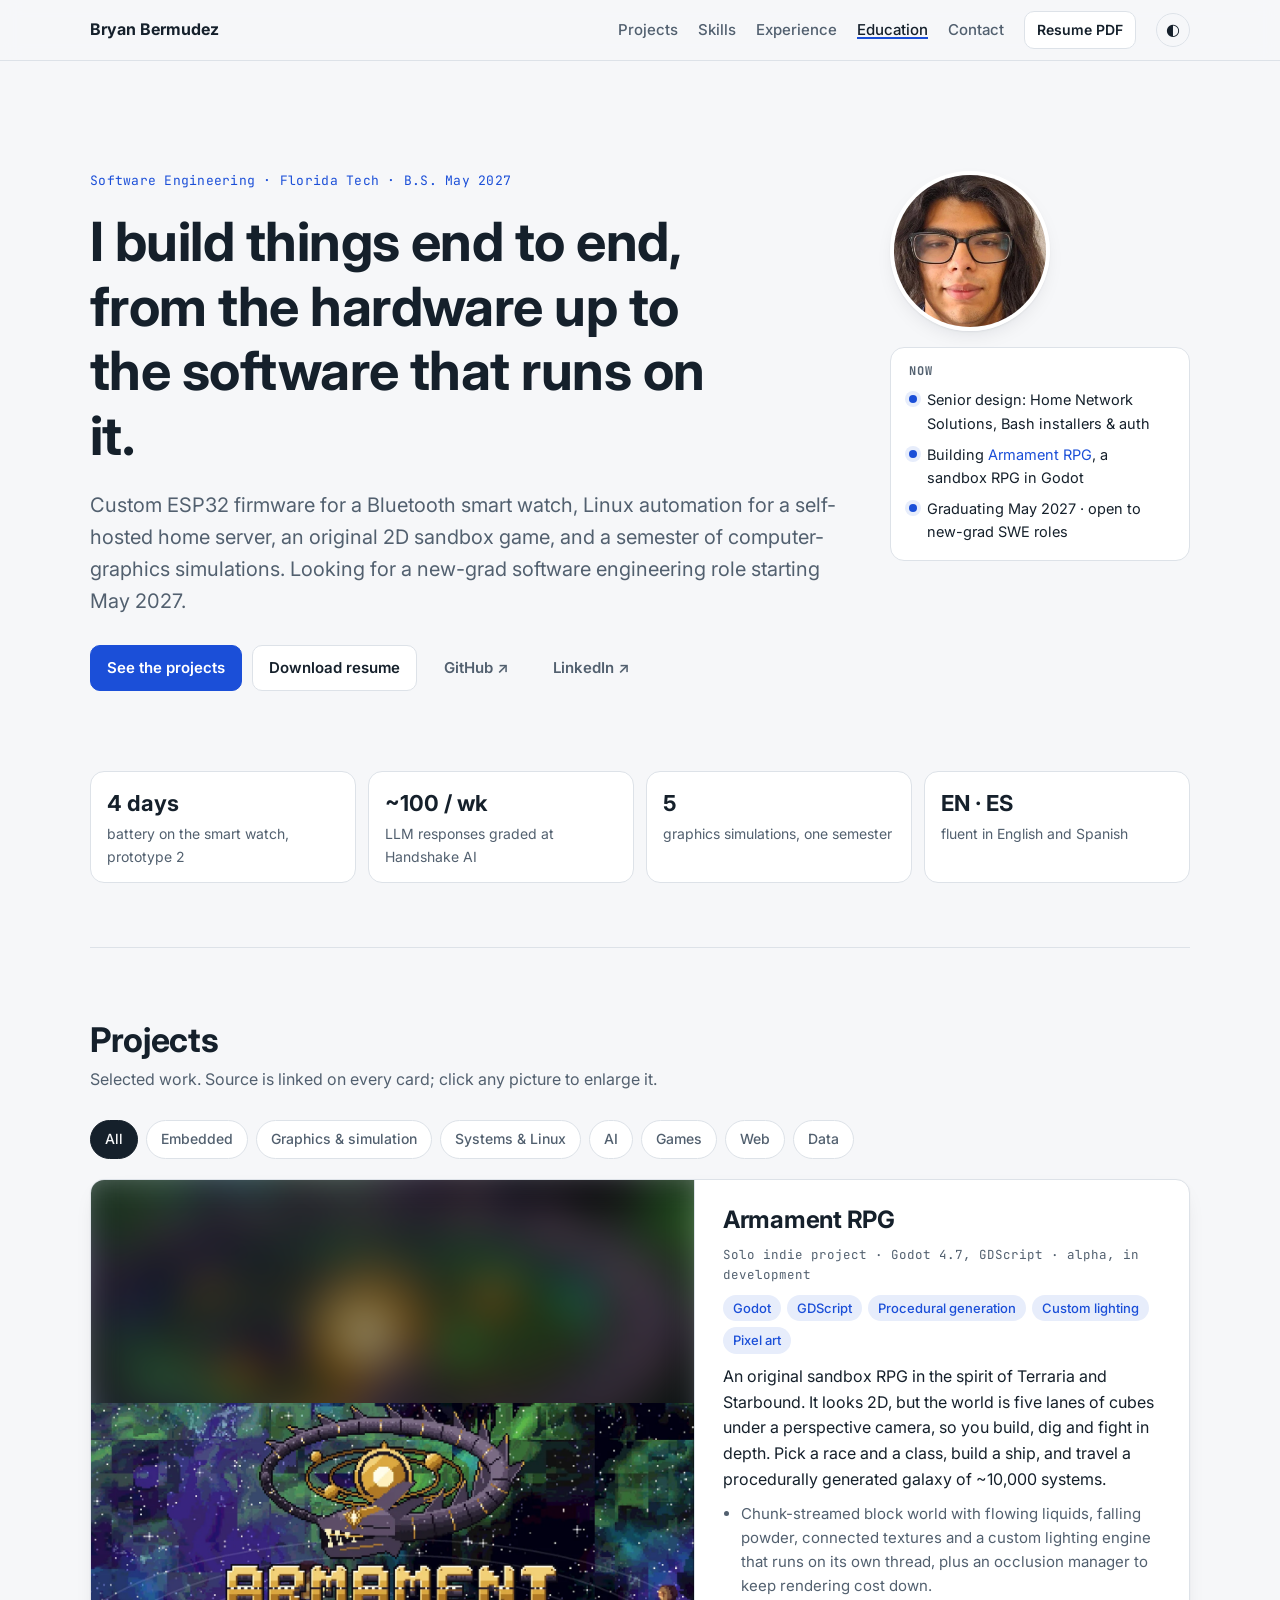
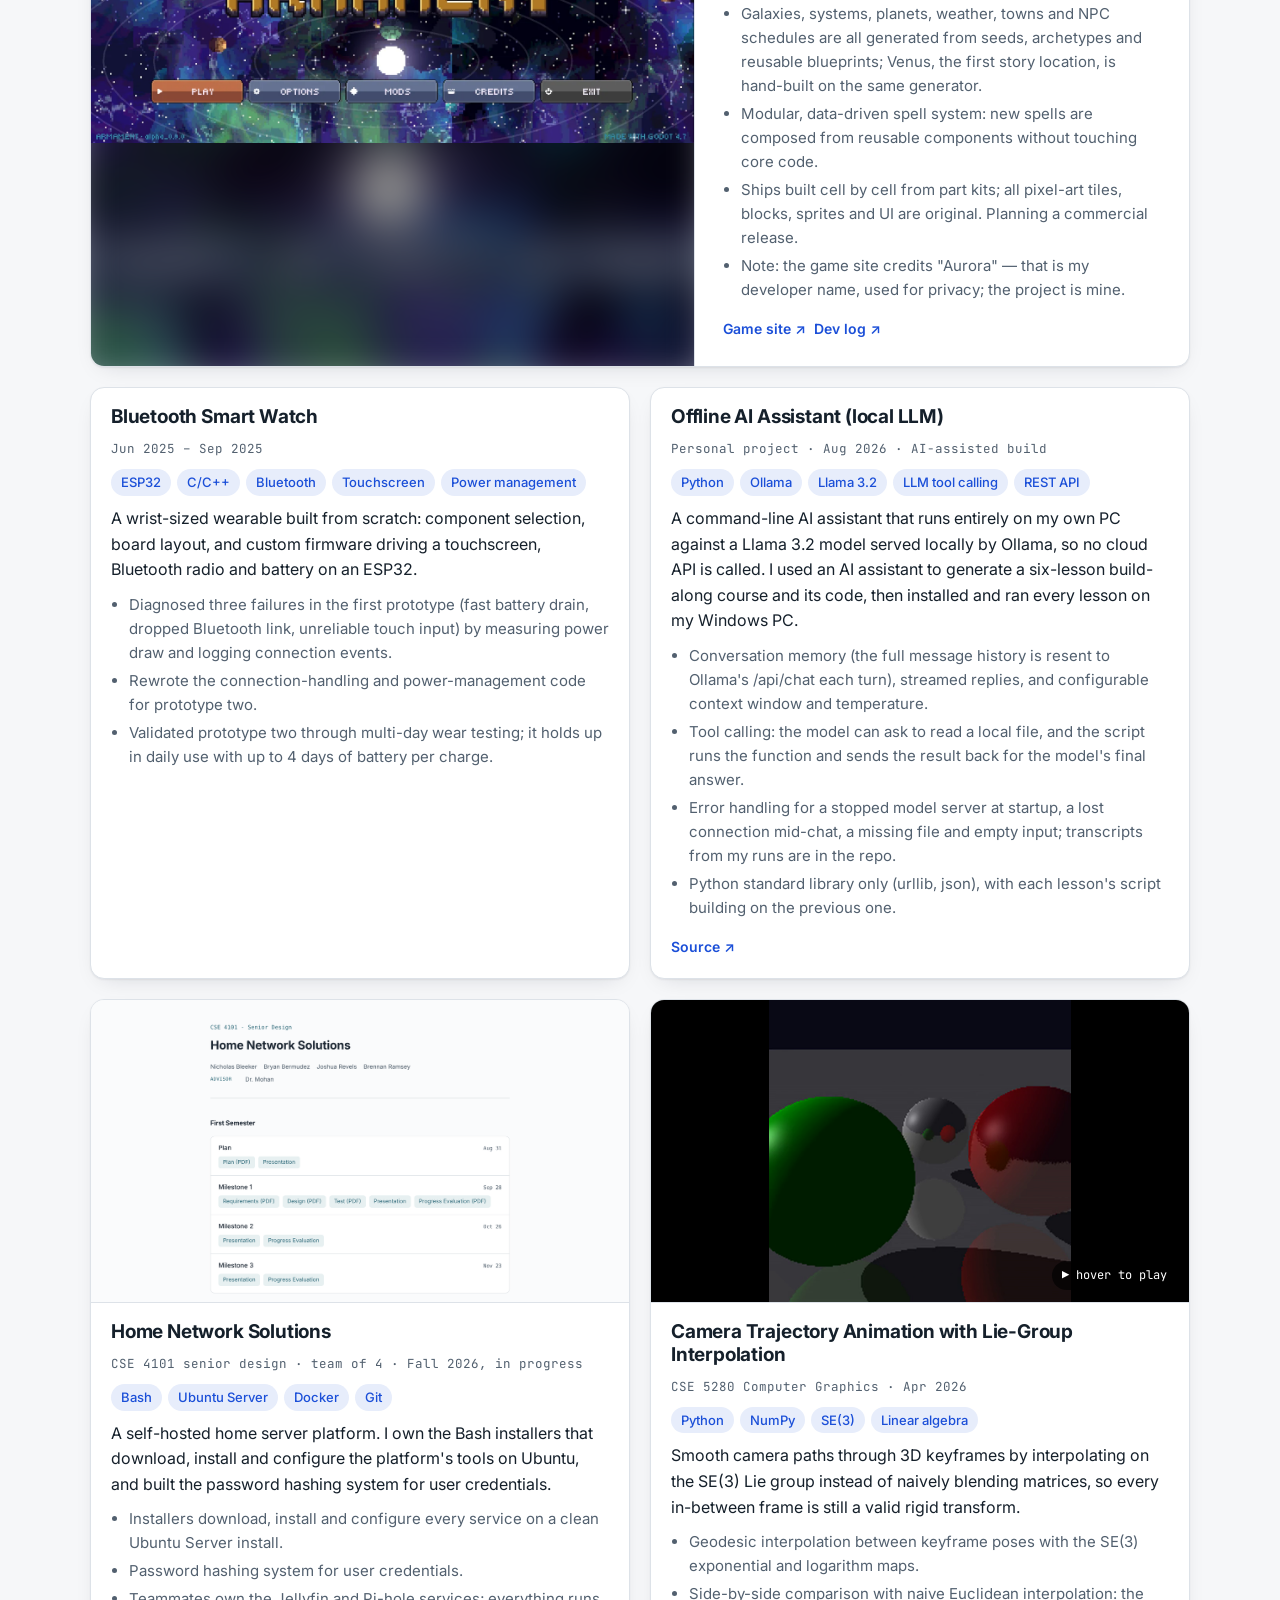
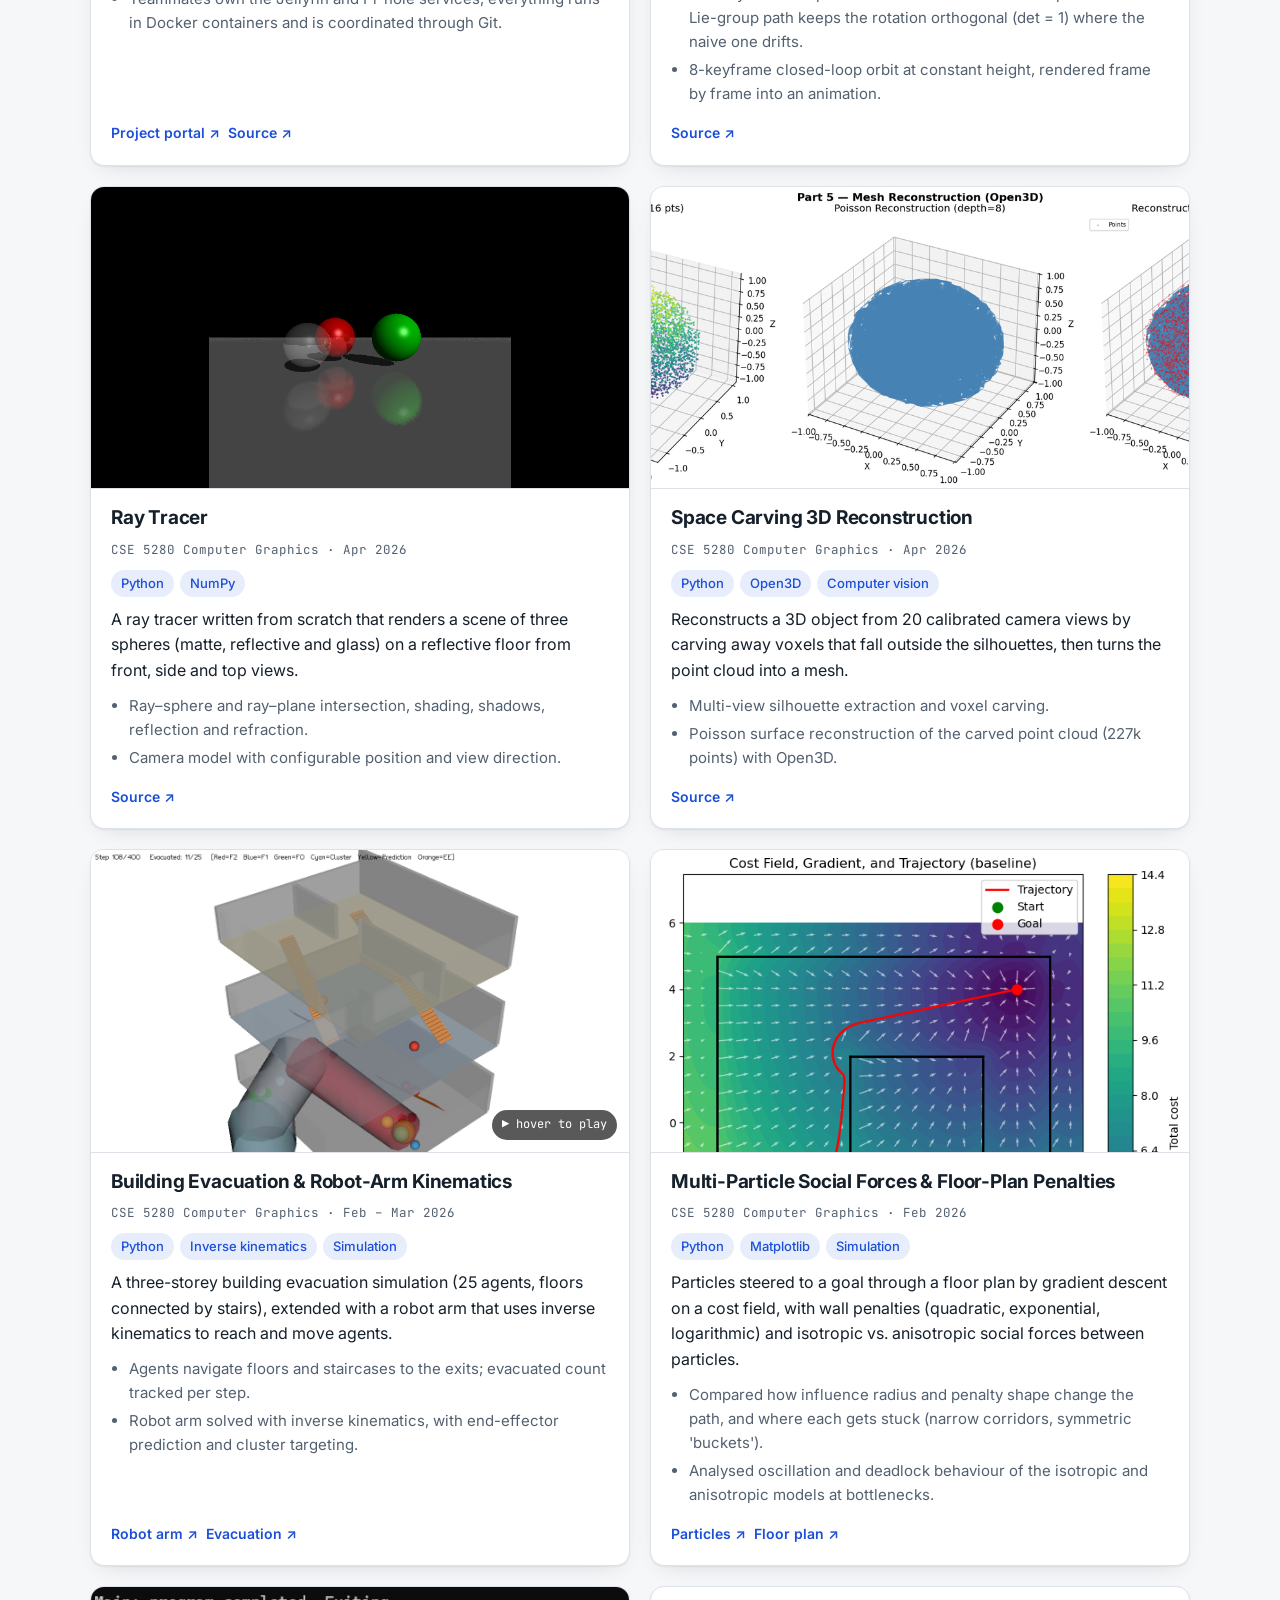
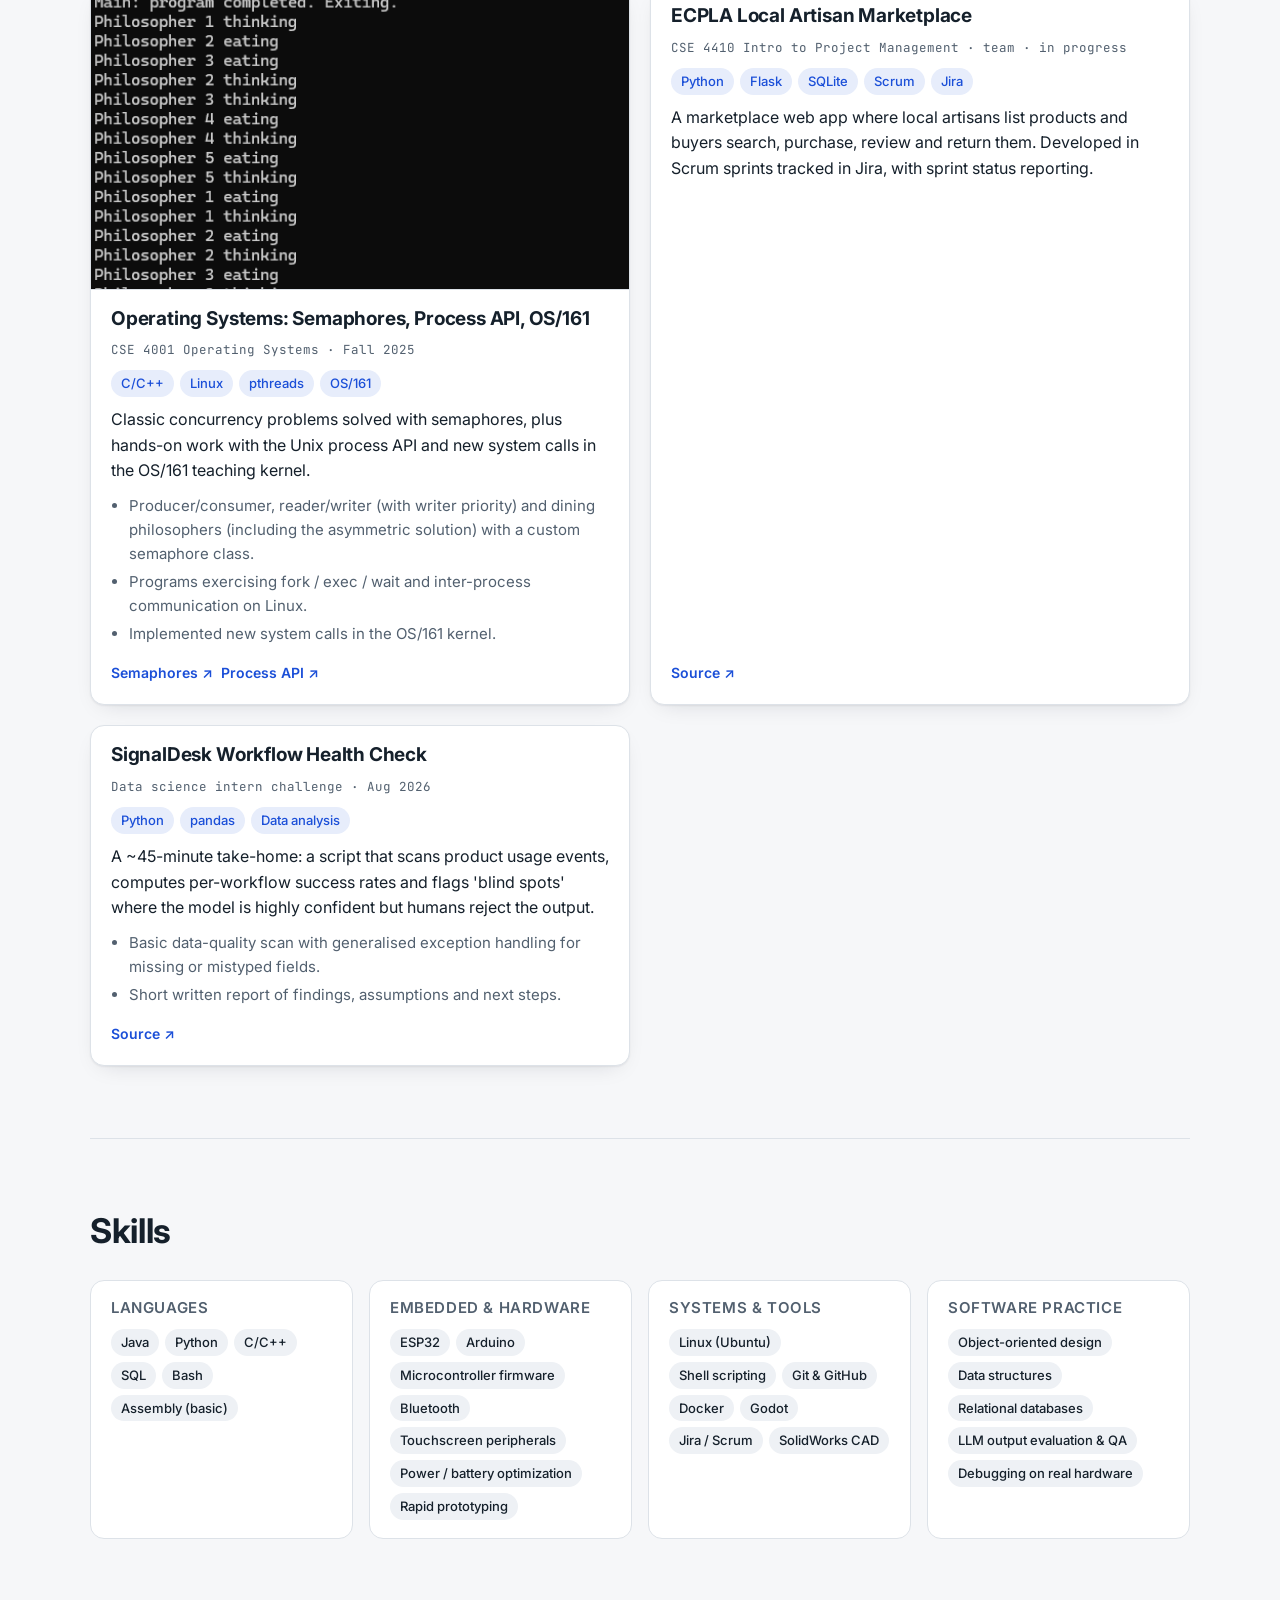
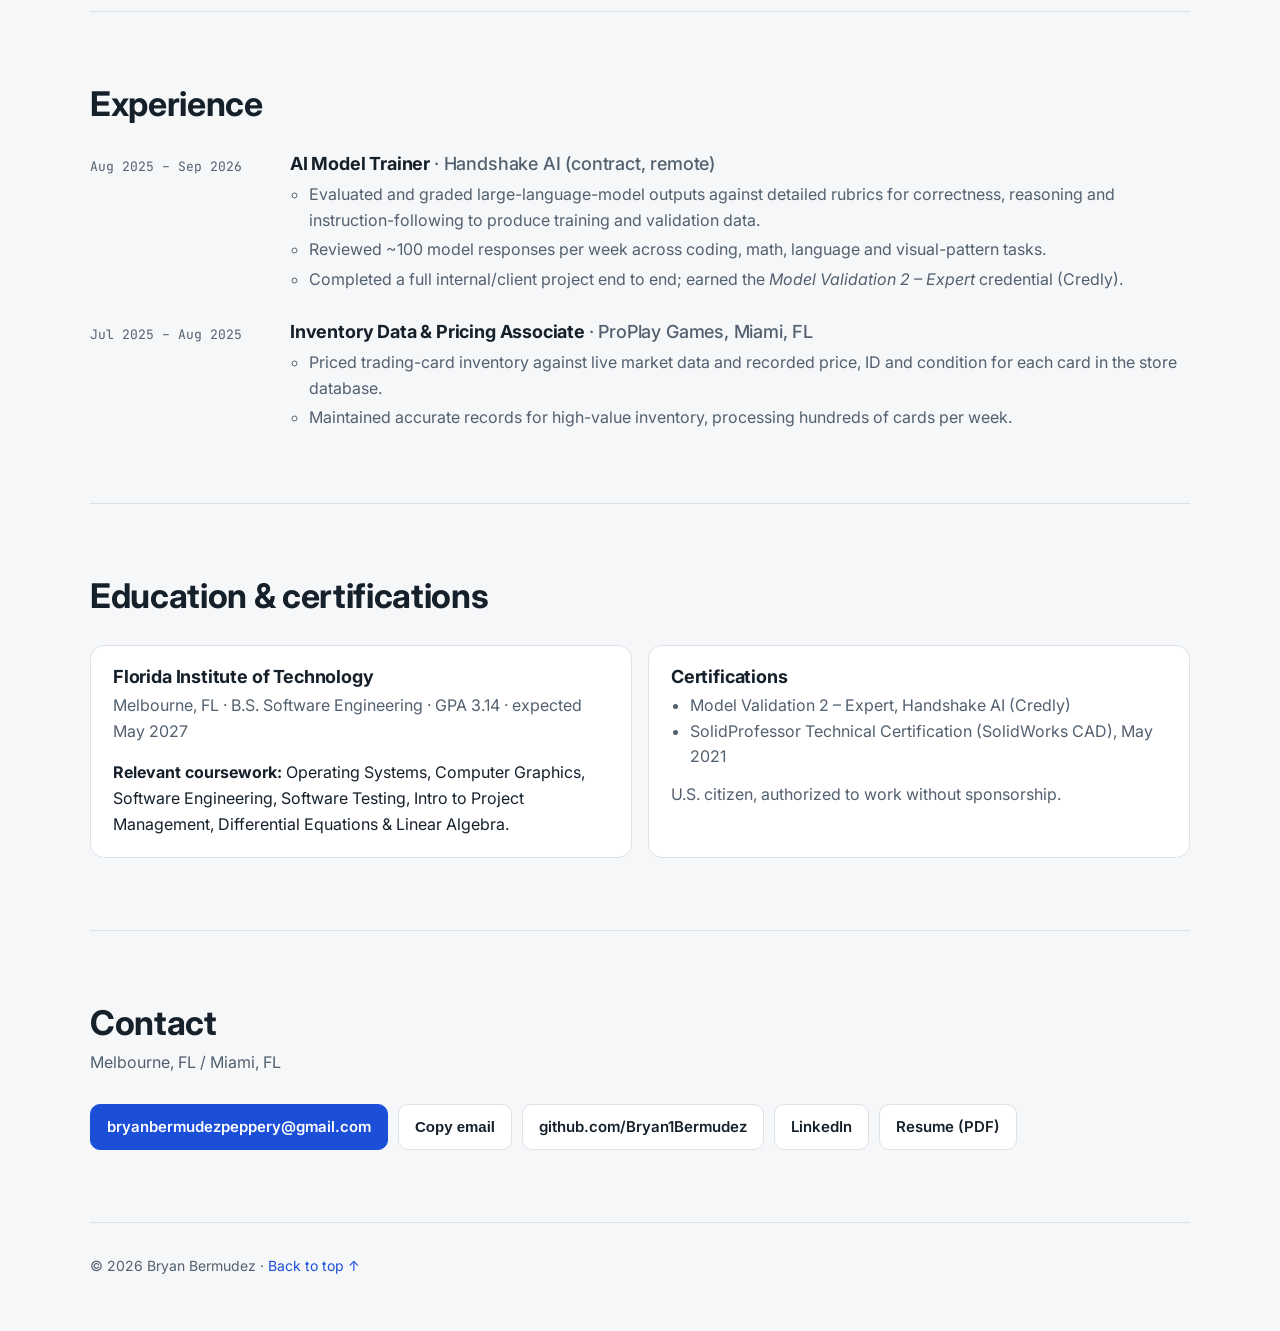
==== commit 0199849c: "Add Offline AI Assistant project card and AI filter Co-Authored-By: Claude Opus 5.5 <noreply@anthrop" ====
--- a/index.html
+++ b/index.html
@@ -88,6 +88,7 @@
       <button type="button" class="filter" data-filter="embedded" aria-pressed="false">Embedded</button>
       <button type="button" class="filter" data-filter="graphics" aria-pressed="false">Graphics &amp; simulation</button>
       <button type="button" class="filter" data-filter="systems" aria-pressed="false">Systems &amp; Linux</button>
+      <button type="button" class="filter" data-filter="ai" aria-pressed="false">AI</button>
       <button type="button" class="filter" data-filter="games" aria-pressed="false">Games</button>
       <button type="button" class="filter" data-filter="web" aria-pressed="false">Web</button>
       <button type="button" class="filter" data-filter="data" aria-pressed="false">Data</button>
@@ -195,7 +196,7 @@
   <div class="lightbox-body"></div>
 </div>
 
-<script src="data/projects.js?v=5"></script>
+<script src="data/projects.js?v=6"></script>
 <script src="js/main.js?v=5"></script>
 </body>
 </html>
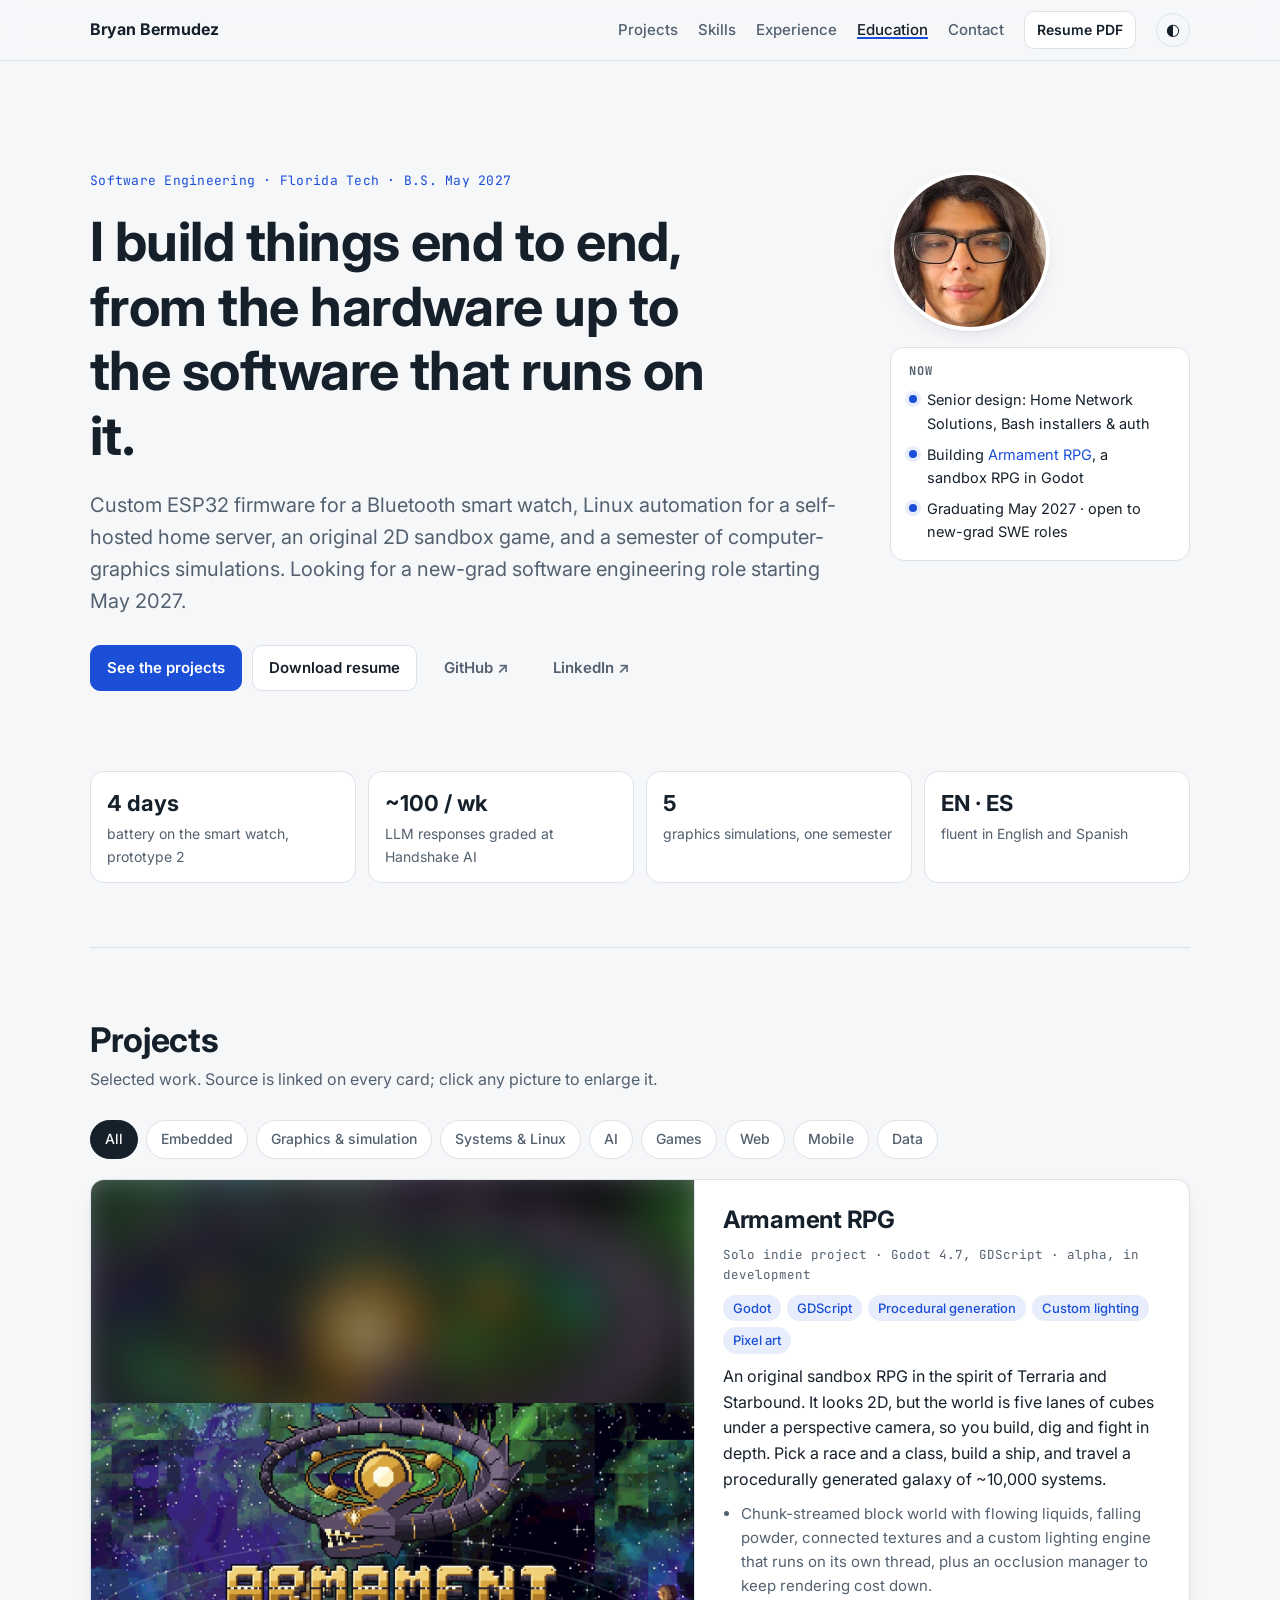
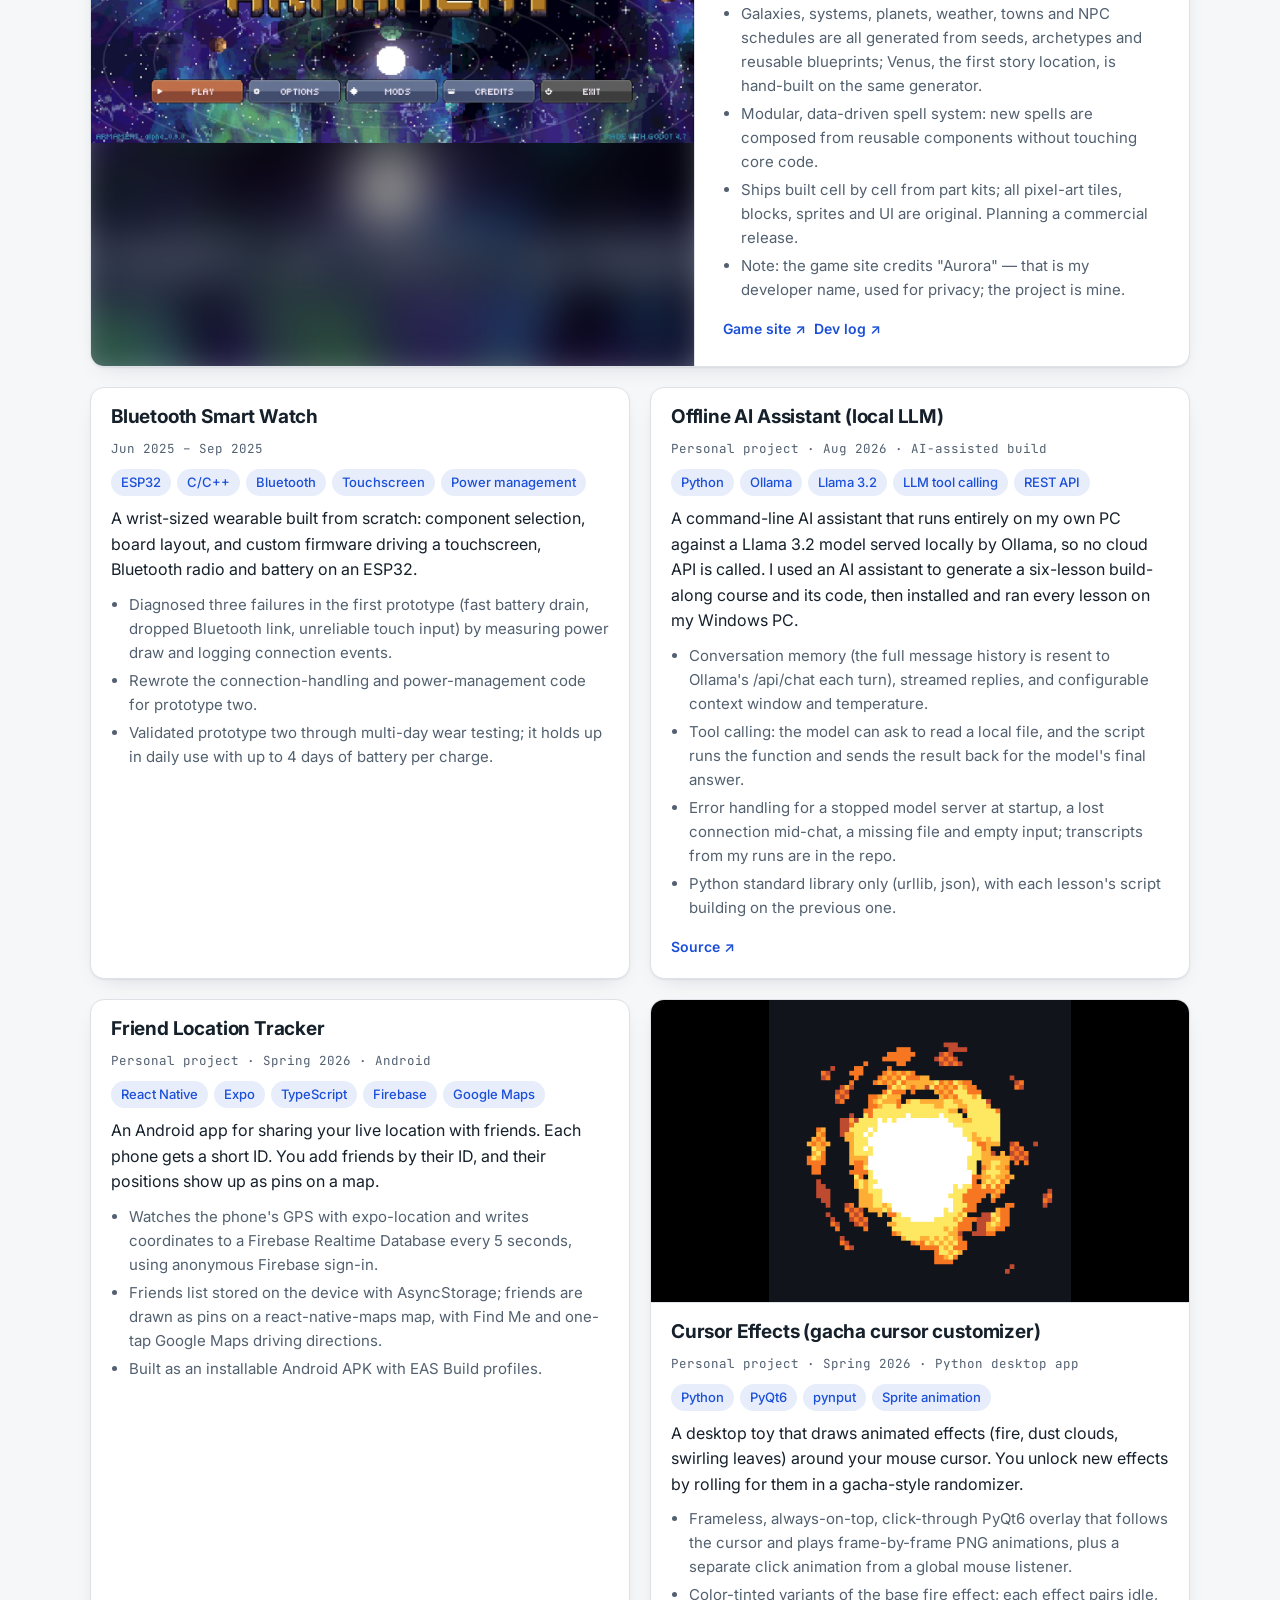
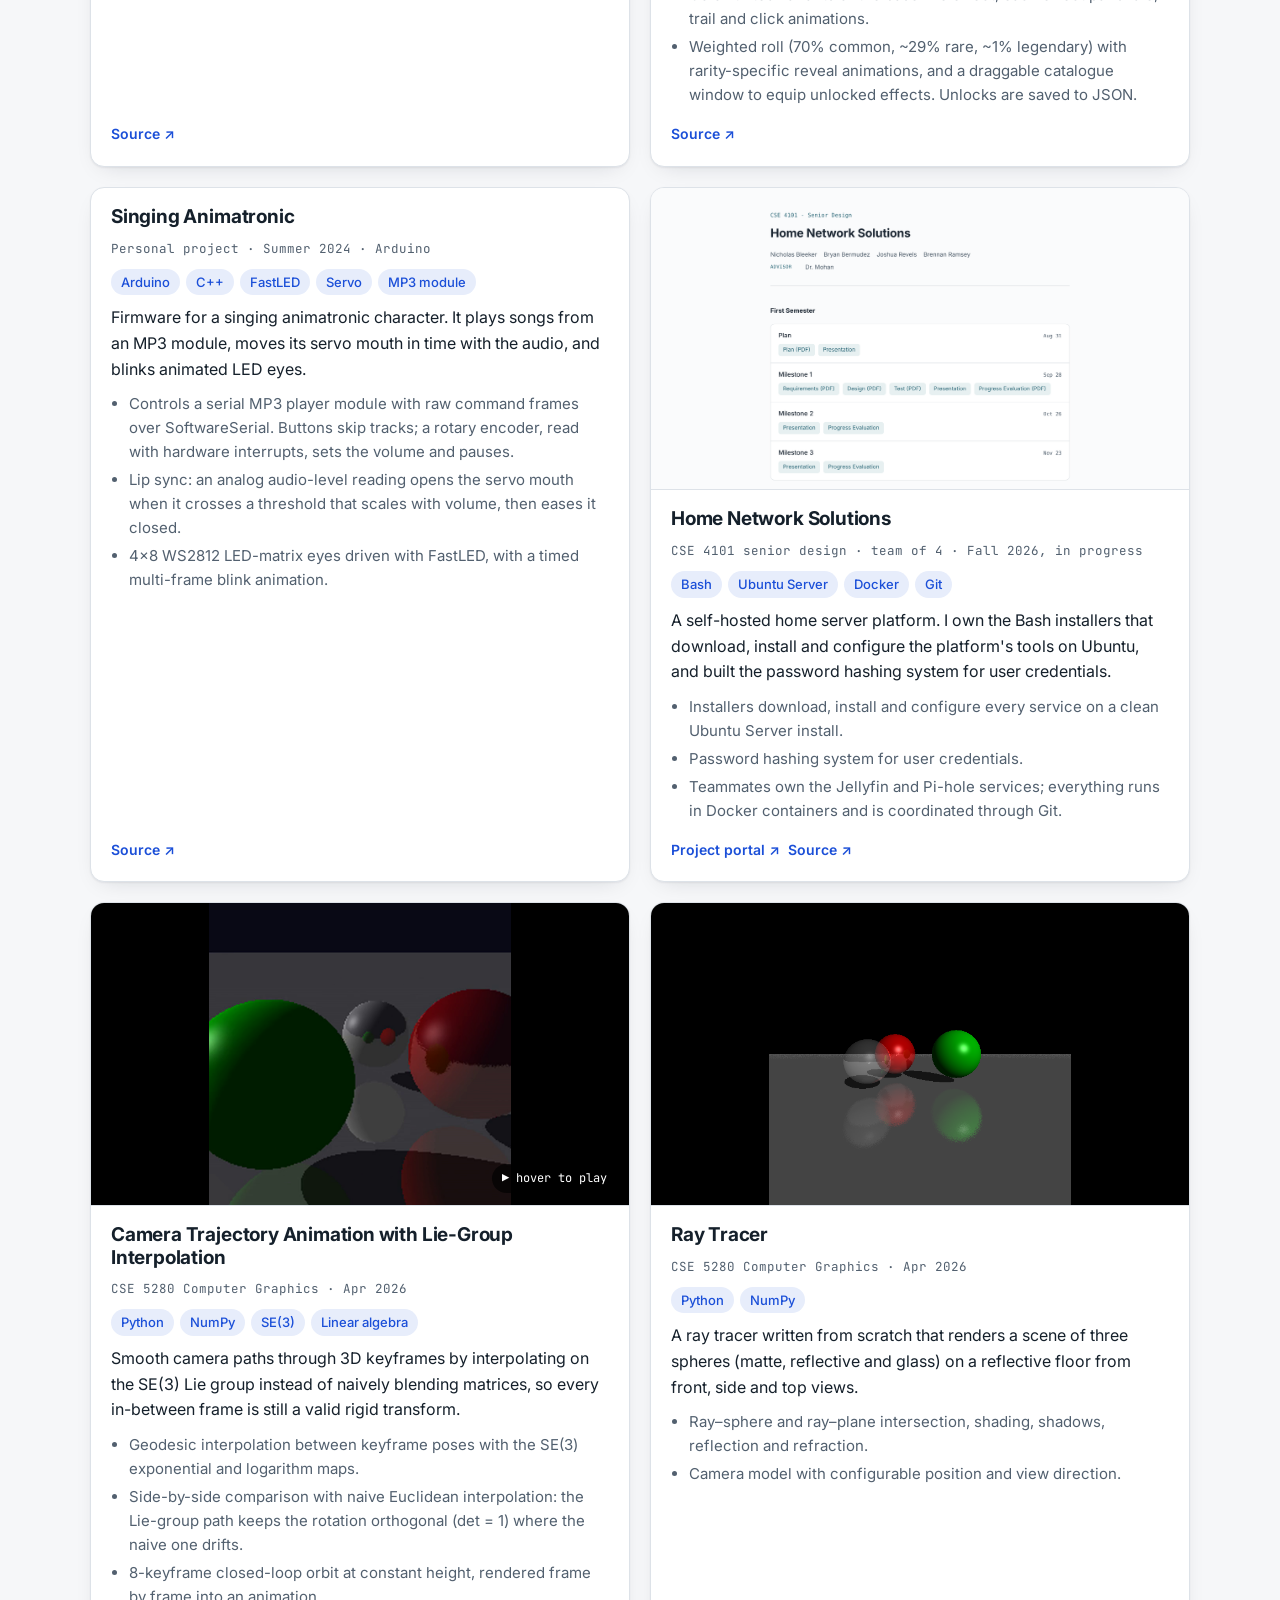
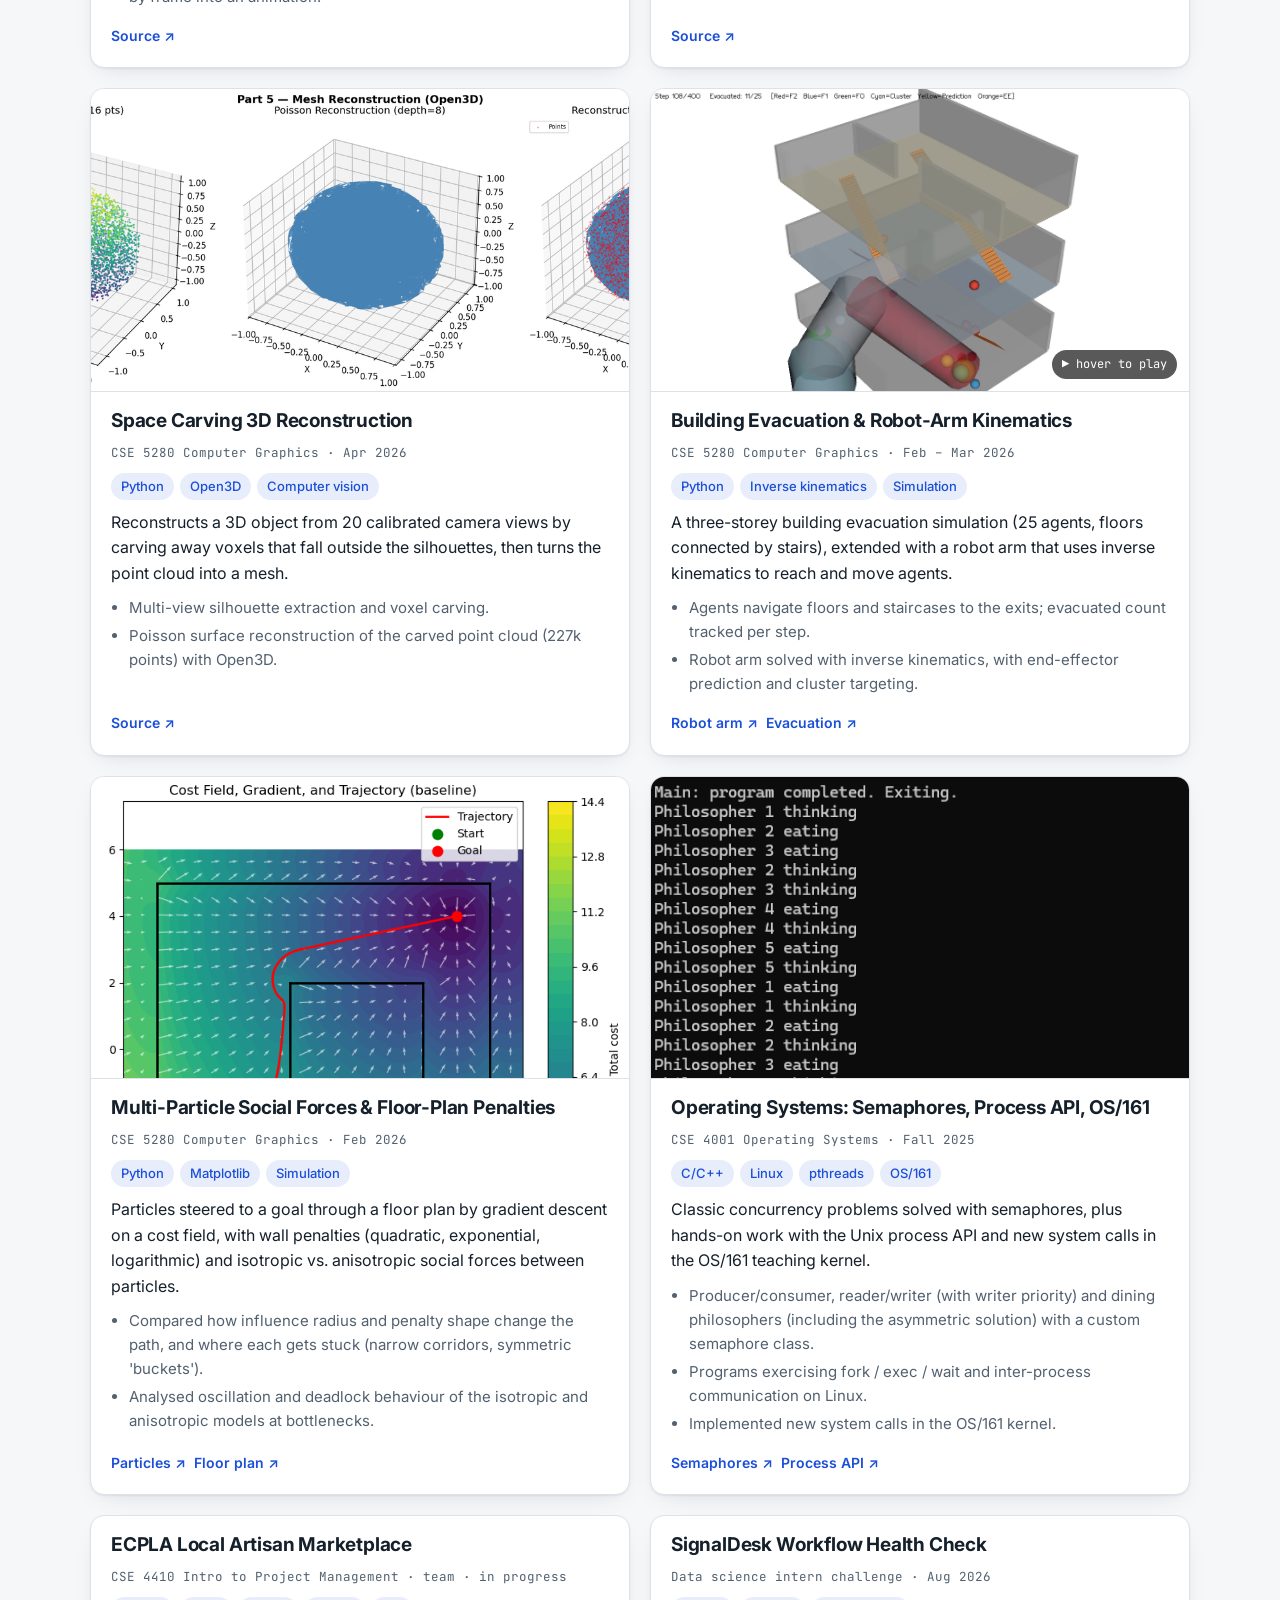
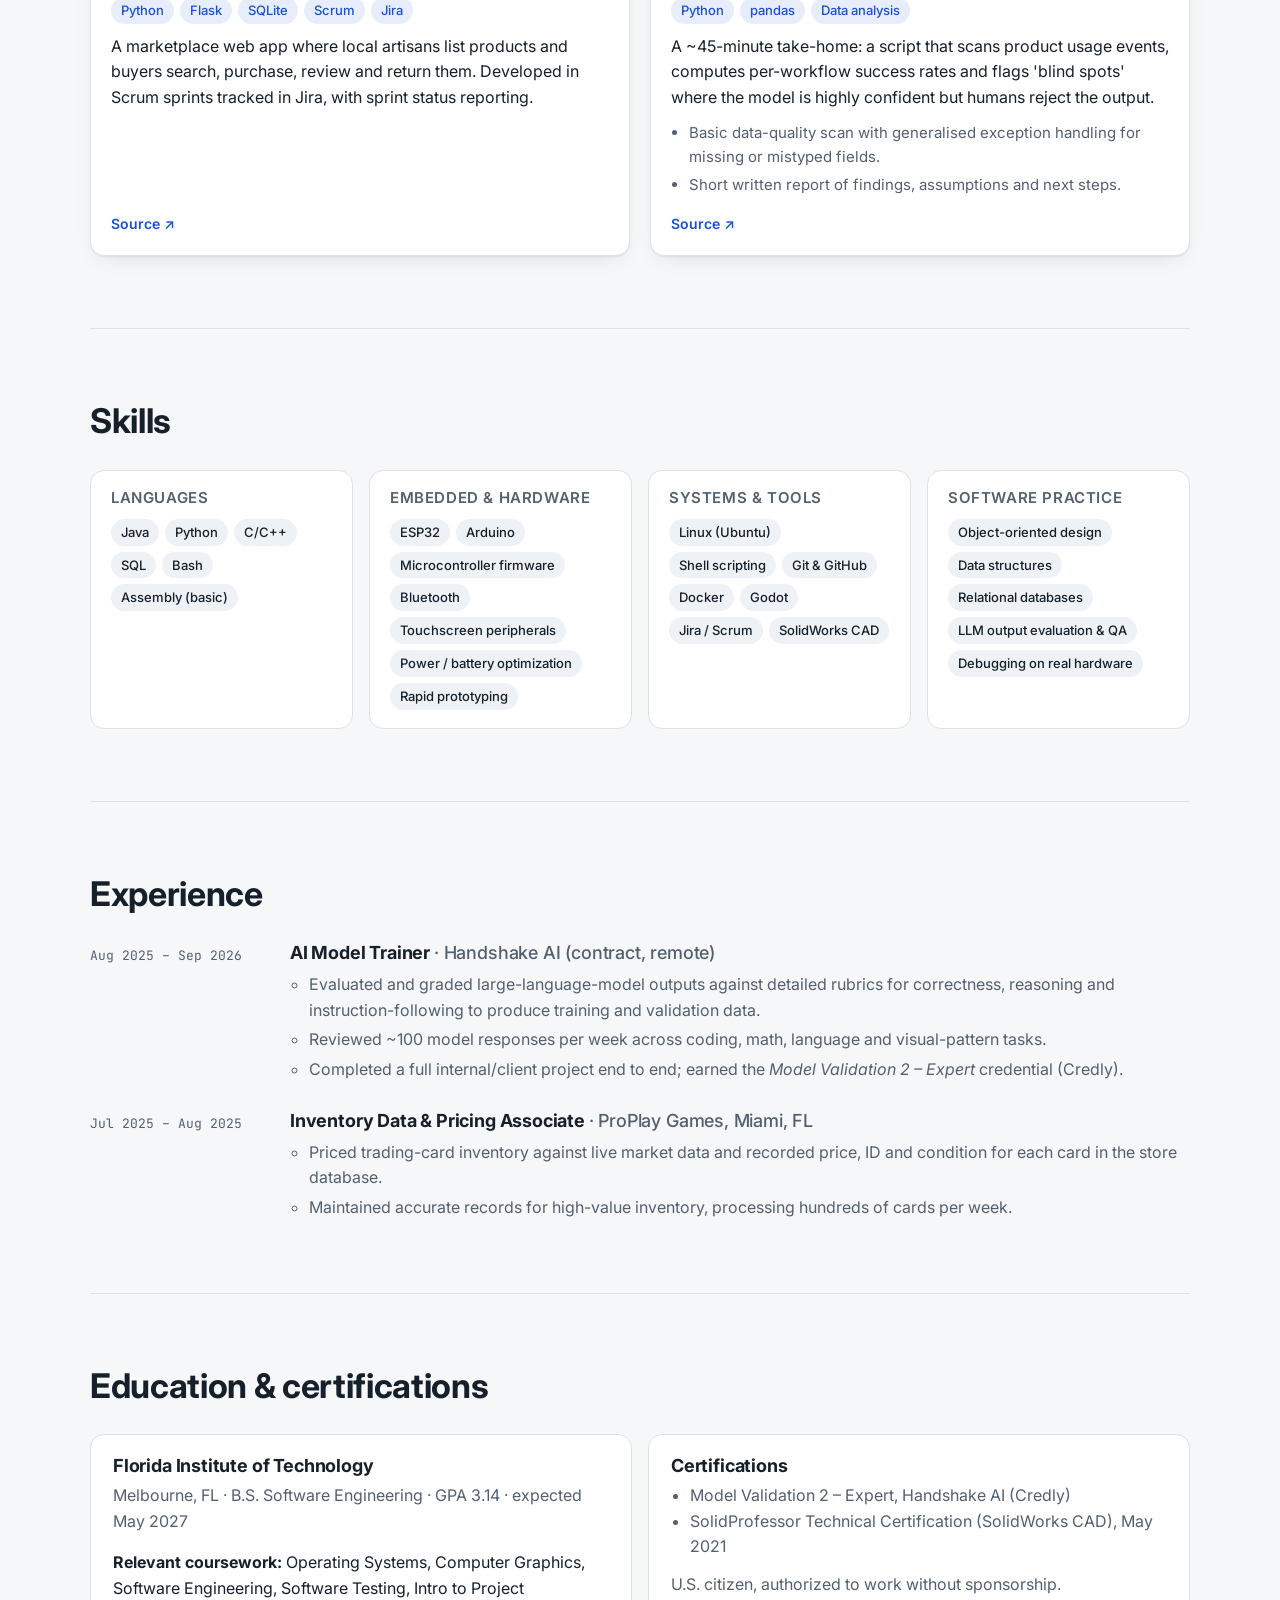
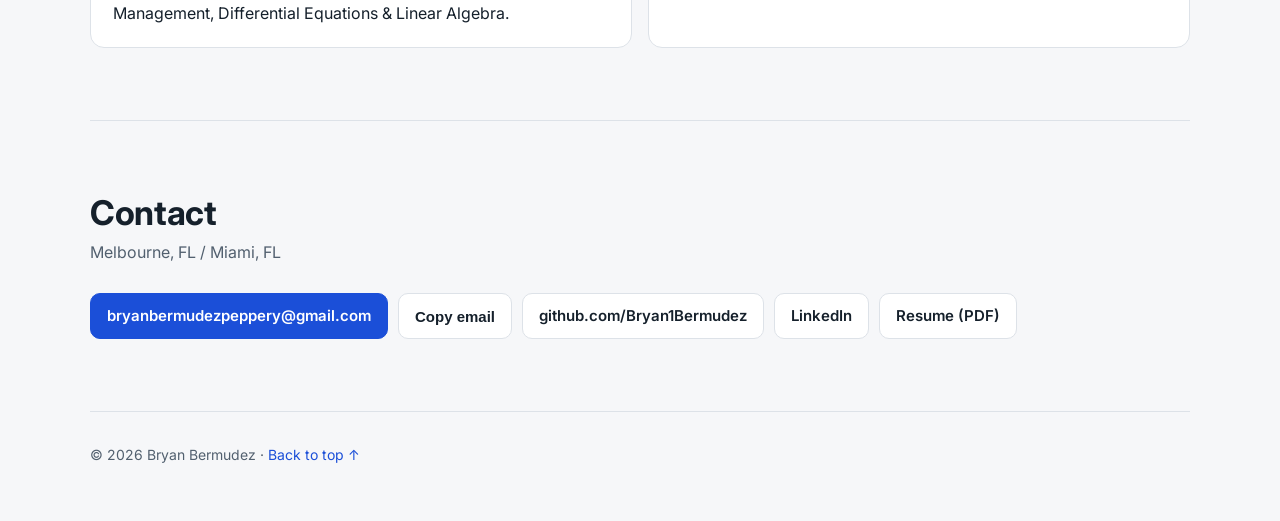
==== commit bb51be9e: "Add location tracker, cursor effects and singing animatronic projects Co-Authored-By: Claude Opus 5." ====
--- a/index.html
+++ b/index.html
@@ -91,6 +91,7 @@
       <button type="button" class="filter" data-filter="ai" aria-pressed="false">AI</button>
       <button type="button" class="filter" data-filter="games" aria-pressed="false">Games</button>
       <button type="button" class="filter" data-filter="web" aria-pressed="false">Web</button>
+      <button type="button" class="filter" data-filter="mobile" aria-pressed="false">Mobile</button>
       <button type="button" class="filter" data-filter="data" aria-pressed="false">Data</button>
     </div>
     <div class="projects" data-projects></div>
@@ -196,7 +197,7 @@
   <div class="lightbox-body"></div>
 </div>
 
-<script src="data/projects.js?v=6"></script>
+<script src="data/projects.js?v=7"></script>
 <script src="js/main.js?v=5"></script>
 </body>
 </html>
